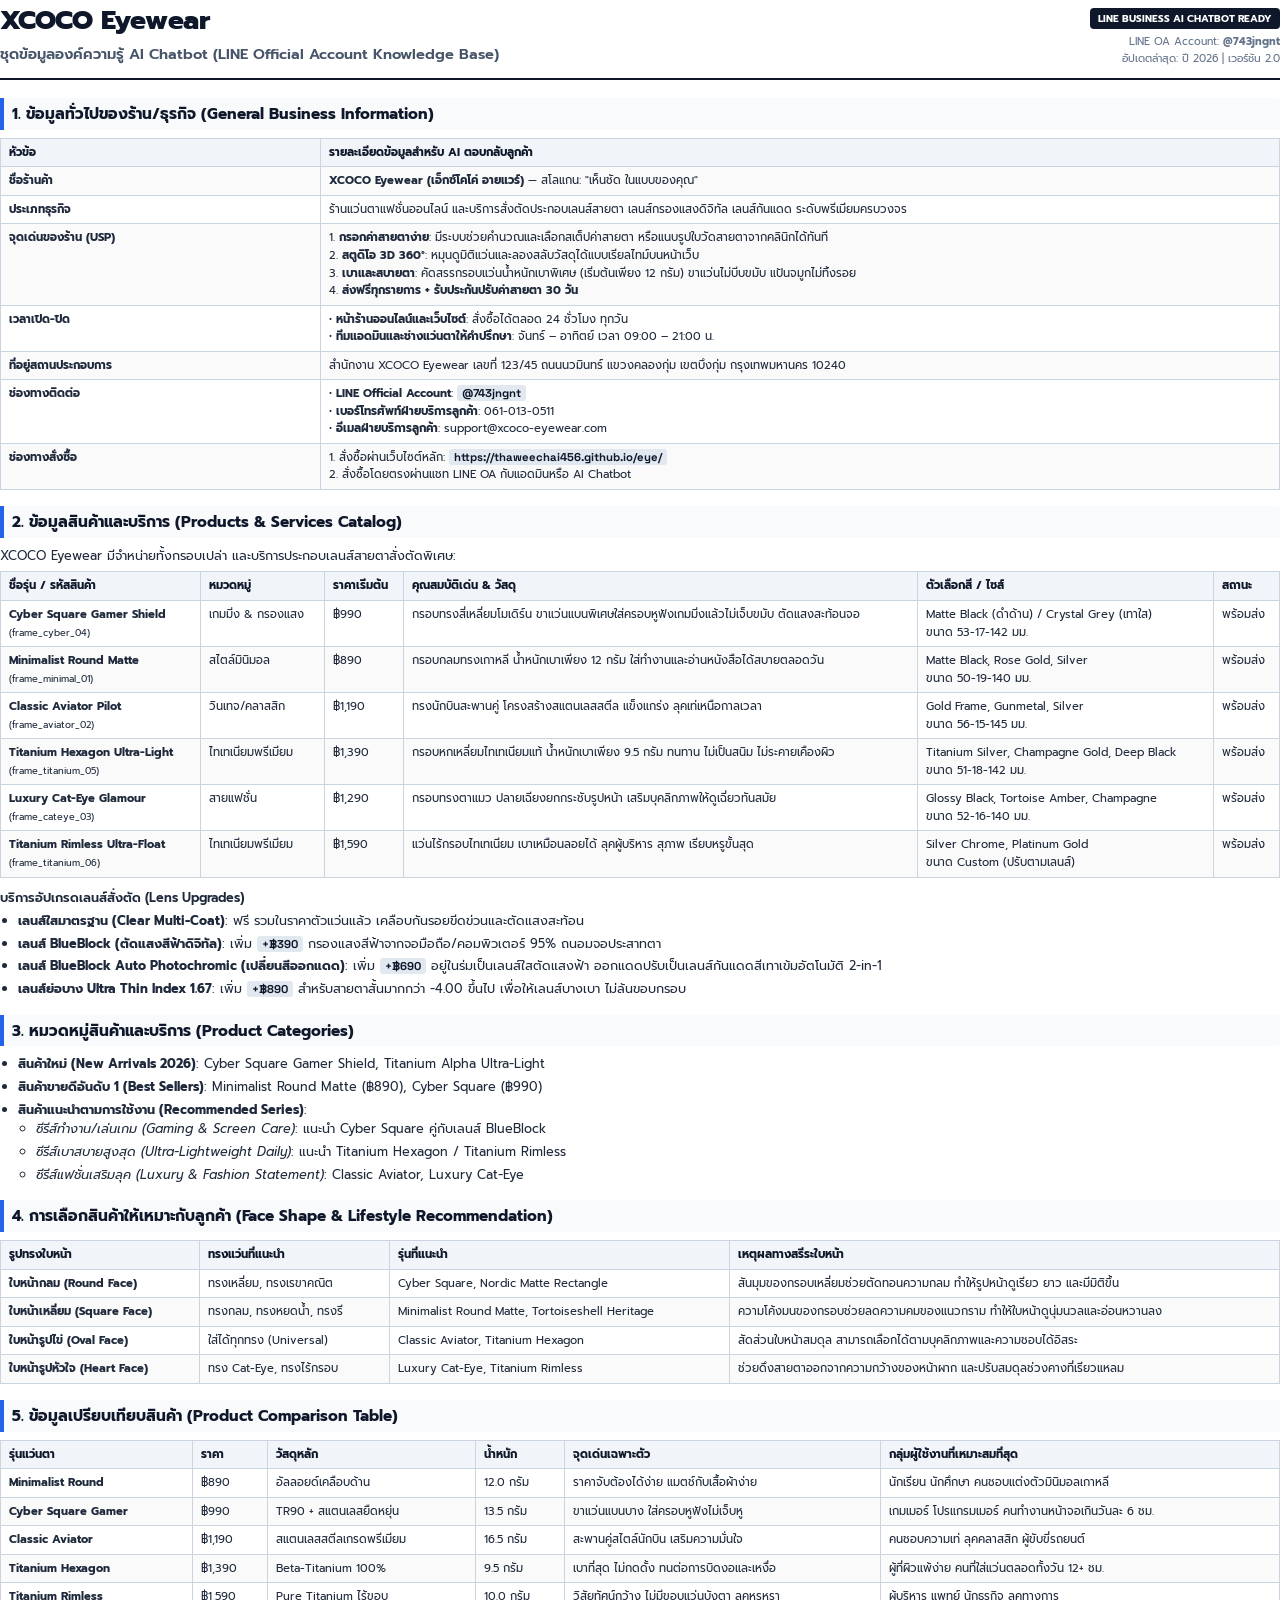
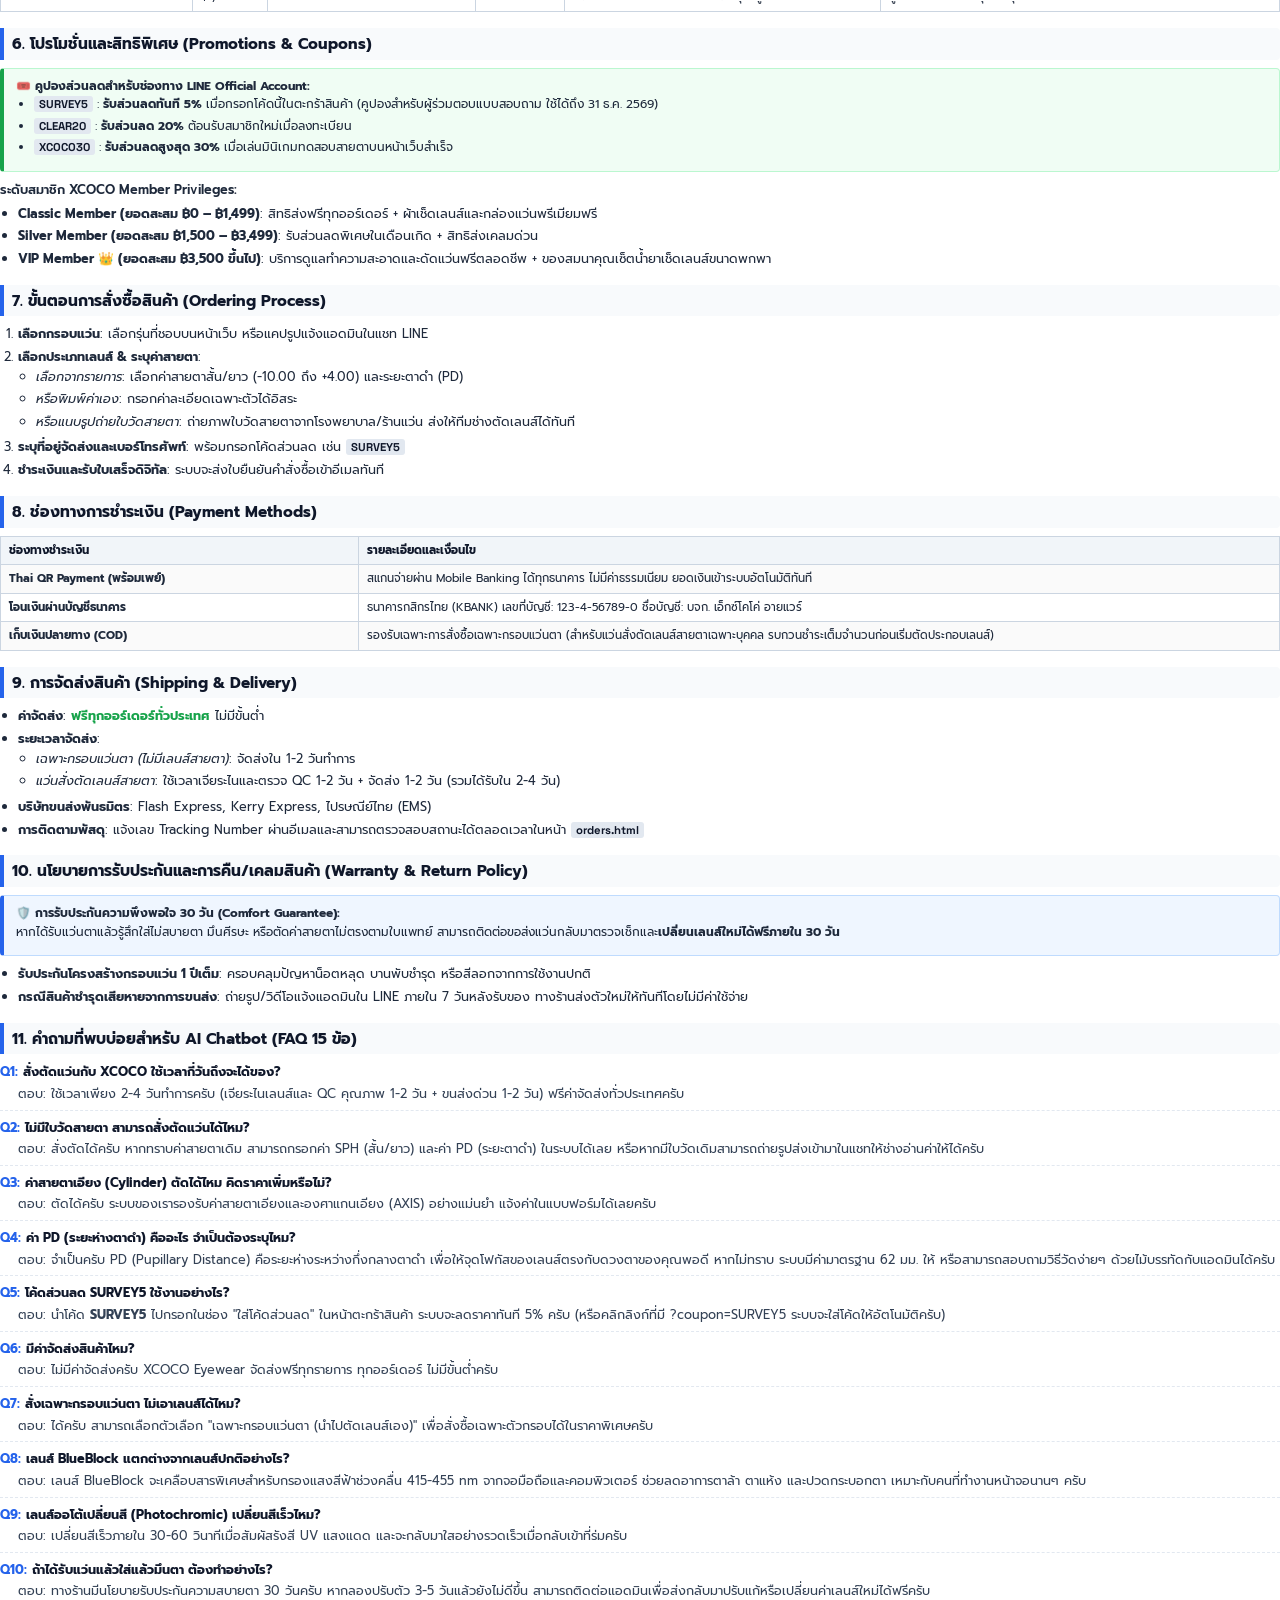
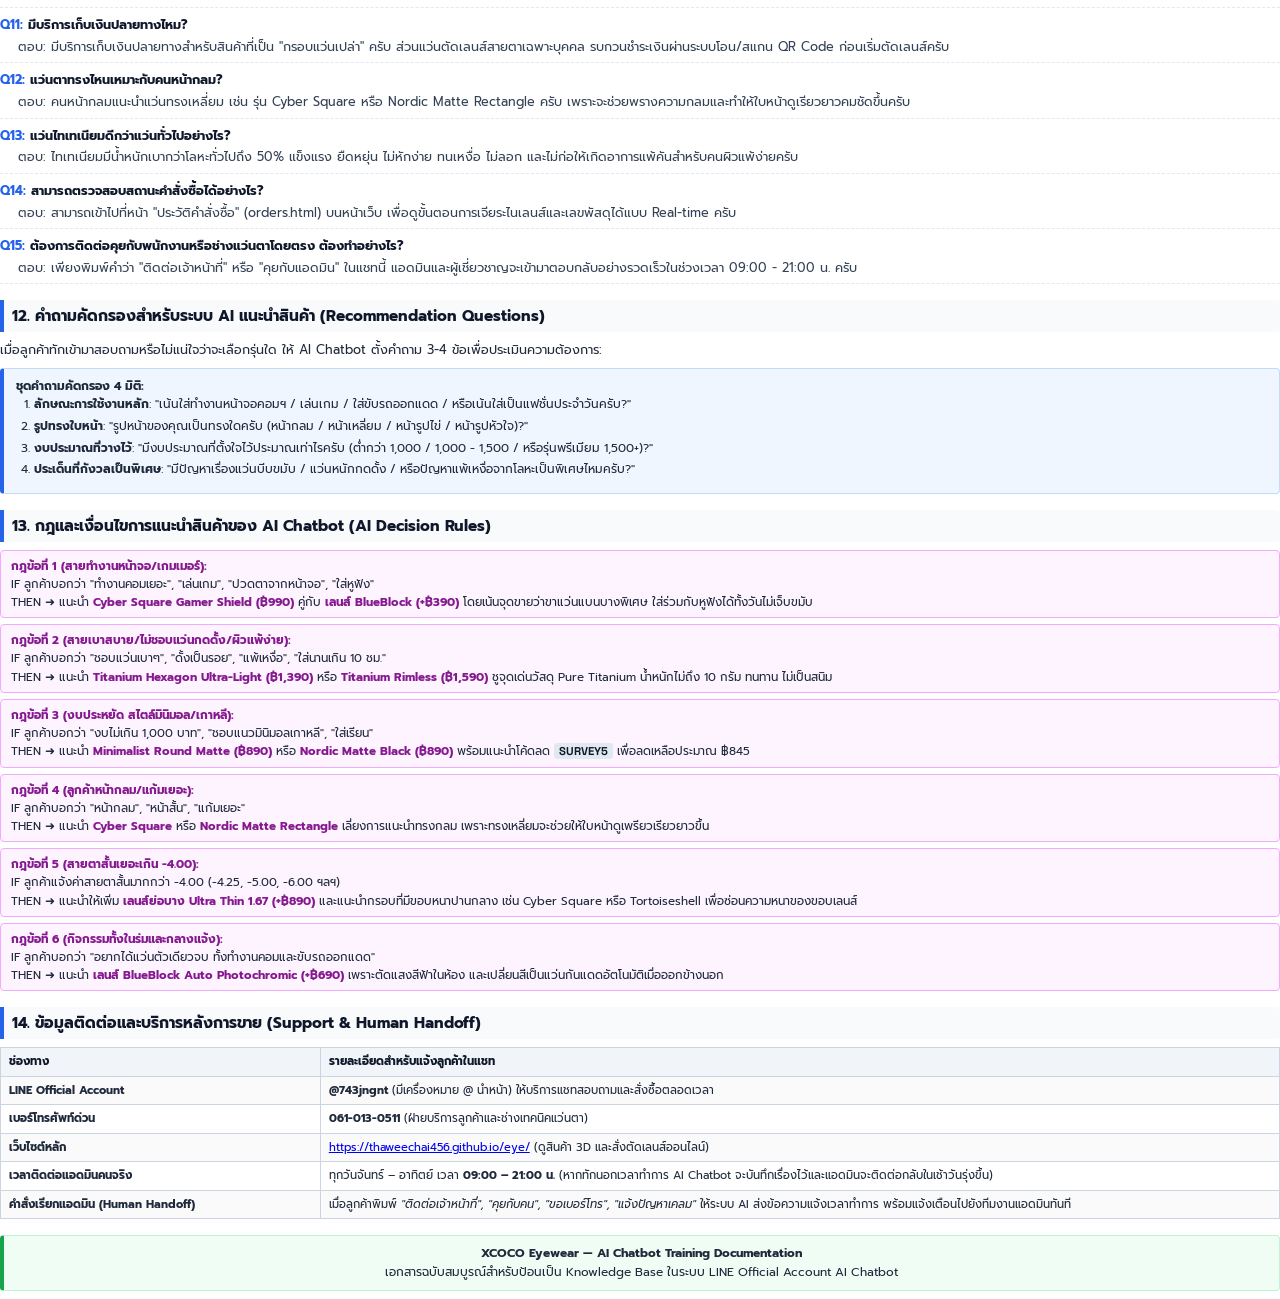
==== ai_chatbot_knowledge_base.html @ fb309098 "AI Chatbot for line" ====
<!DOCTYPE html>
<html lang="th">
<head>
  <meta charset="UTF-8">
  <title>คู่มือและฐานข้อมูล AI Chatbot สำหรับ LINE Business - XCOCO Eyewear</title>
  <link rel="preconnect" href="https://fonts.googleapis.com">
  <link rel="preconnect" href="https://fonts.gstatic.com" crossorigin>
  <link href="https://fonts.googleapis.com/css2?family=Prompt:wght@300;400;500;600;700;800&family=Space+Grotesk:wght@600;700&display=swap" rel="stylesheet">
  <style>
    @page {
      size: A4;
      margin: 14mm 14mm 16mm 14mm;
      @bottom-right {
        content: counter(page);
        font-family: 'Prompt', sans-serif;
        font-size: 8pt;
        color: #888;
      }
    }
    
    * {
      box-sizing: border-box;
      -webkit-print-color-adjust: exact !important;
      print-color-adjust: exact !important;
    }

    body {
      font-family: 'Prompt', sans-serif;
      font-size: 9.5pt;
      line-height: 1.55;
      color: #1e293b;
      background: #ffffff;
      margin: 0;
      padding: 0;
    }

    /* Cover / Header */
    .header-hero {
      border-bottom: 2px solid #0f172a;
      padding-bottom: 12px;
      margin-bottom: 18px;
      display: flex;
      justify-content: space-between;
      align-items: flex-end;
    }

    .brand-title {
      font-size: 20pt;
      font-weight: 800;
      color: #0f172a;
      letter-spacing: -0.02em;
      margin: 0 0 2px 0;
    }

    .brand-subtitle {
      font-size: 11pt;
      font-weight: 600;
      color: #475569;
      margin: 0;
    }

    .doc-meta {
      text-align: right;
      font-size: 8pt;
      color: #64748b;
    }

    .doc-badge {
      display: inline-block;
      background: #0f172a;
      color: #ffffff;
      padding: 3px 8px;
      border-radius: 4px;
      font-size: 7.5pt;
      font-weight: 700;
      margin-bottom: 4px;
    }

    /* Section Styling */
    .section-block {
      margin-bottom: 16px;
      page-break-inside: avoid;
    }

    .section-title {
      font-size: 11.5pt;
      font-weight: 700;
      color: #0f172a;
      border-left: 4px solid #2563eb;
      padding-left: 8px;
      margin: 14px 0 8px 0;
      display: flex;
      align-items: center;
      gap: 6px;
      background: #f8fafc;
      padding-top: 4px;
      padding-bottom: 4px;
      border-radius: 0 4px 4px 0;
    }

    .section-subtitle {
      font-size: 9.5pt;
      font-weight: 600;
      color: #1e293b;
      margin: 8px 0 4px 0;
    }

    p, ul, ol {
      margin: 0 0 6px 0;
    }

    ul, ol {
      padding-left: 18px;
    }

    li {
      margin-bottom: 3px;
    }

    /* Tables */
    table {
      width: 100%;
      border-collapse: collapse;
      margin: 6px 0 10px 0;
      font-size: 8.5pt;
    }

    th, td {
      border: 1px solid #cbd5e1;
      padding: 5px 8px;
      text-align: left;
      vertical-align: top;
    }

    th {
      background: #f1f5f9;
      font-weight: 700;
      color: #0f172a;
    }

    tr:nth-child(even) td {
      background: #fafafa;
    }

    /* Cards & Callouts */
    .callout-box {
      background: #f0fdf4;
      border: 1px solid #bbf7d0;
      border-left: 4px solid #16a34a;
      padding: 8px 12px;
      border-radius: 4px;
      margin: 8px 0;
      font-size: 9pt;
    }

    .callout-info {
      background: #eff6ff;
      border: 1px solid #bfdbfe;
      border-left: 4px solid #2563eb;
      padding: 8px 12px;
      border-radius: 4px;
      margin: 8px 0;
      font-size: 9pt;
    }

    .rule-card {
      background: #fdf4ff;
      border: 1px solid #f0abfc;
      border-radius: 4px;
      padding: 6px 10px;
      margin-bottom: 6px;
      font-size: 8.8pt;
    }

    .rule-card strong {
      color: #86198f;
    }

    .code-tag {
      font-family: 'Space Grotesk', monospace;
      font-weight: 700;
      background: #e2e8f0;
      padding: 1px 5px;
      border-radius: 3px;
      font-size: 8.5pt;
      color: #0f172a;
    }

    .faq-item {
      margin-bottom: 7px;
      padding-bottom: 6px;
      border-bottom: 1px dashed #e2e8f0;
    }

    .faq-q {
      font-weight: 700;
      color: #0f172a;
      display: flex;
      gap: 5px;
    }

    .faq-q span {
      color: #2563eb;
    }

    .faq-a {
      color: #334155;
      padding-left: 18px;
      margin-top: 2px;
    }

    .page-break {
      page-break-before: always;
    }
  </style>
</head>
<body>

  <!-- Header -->
  <div class="header-hero">
    <div>
      <div class="brand-title">XCOCO Eyewear</div>
      <div class="brand-subtitle">ชุดข้อมูลองค์ความรู้ AI Chatbot (LINE Official Account Knowledge Base)</div>
    </div>
    <div class="doc-meta">
      <span class="doc-badge">LINE BUSINESS AI CHATBOT READY</span><br>
      LINE OA Account: <strong>@743jngnt</strong><br>
      อัปเดตล่าสุด: ปี 2026 | เวอร์ชัน 2.0
    </div>
  </div>

  <!-- หมวด 1: ข้อมูลทั่วไปของร้าน/ธุรกิจ -->
  <div class="section-block">
    <div class="section-title">1. ข้อมูลทั่วไปของร้าน/ธุรกิจ (General Business Information)</div>
    <table>
      <tr>
        <th style="width: 25%;">หัวข้อ</th>
        <th>รายละเอียดข้อมูลสำหรับ AI ตอบกลับลูกค้า</th>
      </tr>
      <tr>
        <td><strong>ชื่อร้านค้า</strong></td>
        <td><strong>XCOCO Eyewear (เอ็กซ์โคโค่ อายแวร์)</strong> — สโลแกน: "เห็นชัด ในแบบของคุณ"</td>
      </tr>
      <tr>
        <td><strong>ประเภทธุรกิจ</strong></td>
        <td>ร้านแว่นตาแฟชั่นออนไลน์ และบริการสั่งตัดประกอบเลนส์สายตา เลนส์กรองแสงดิจิทัล เลนส์กันแดด ระดับพรีเมียมครบวงจร</td>
      </tr>
      <tr>
        <td><strong>จุดเด่นของร้าน (USP)</strong></td>
        <td>
          1. <strong>กรอกค่าสายตาง่าย</strong>: มีระบบช่วยคำนวณและเลือกสเต็ปค่าสายตา หรือแนบรูปใบวัดสายตาจากคลินิกได้ทันที<br>
          2. <strong>สตูดิโอ 3D 360°</strong>: หมุนดูมิติแว่นและลองสลับวัสดุได้แบบเรียลไทม์บนหน้าเว็บ<br>
          3. <strong>เบาและสบายตา</strong>: คัดสรรกรอบแว่นน้ำหนักเบาพิเศษ (เริ่มต้นเพียง 12 กรัม) ขาแว่นไม่บีบขมับ แป้นจมูกไม่ทิ้งรอย<br>
          4. <strong>ส่งฟรีทุกรายการ + รับประกันปรับค่าสายตา 30 วัน</strong>
        </td>
      </tr>
      <tr>
        <td><strong>เวลาเปิด-ปิด</strong></td>
        <td>
          • <strong>หน้าร้านออนไลน์และเว็บไซต์</strong>: สั่งซื้อได้ตลอด 24 ชั่วโมง ทุกวัน<br>
          • <strong>ทีมแอดมินและช่างแว่นตาให้คำปรึกษา</strong>: จันทร์ – อาทิตย์ เวลา 09:00 – 21:00 น.
        </td>
      </tr>
      <tr>
        <td><strong>ที่อยู่สถานประกอบการ</strong></td>
        <td>สำนักงาน XCOCO Eyewear เลขที่ 123/45 ถนนนวมินทร์ แขวงคลองกุ่ม เขตบึงกุ่ม กรุงเทพมหานคร 10240</td>
      </tr>
      <tr>
        <td><strong>ช่องทางติดต่อ</strong></td>
        <td>
          • <strong>LINE Official Account</strong>: <span class="code-tag">@743jngnt</span><br>
          • <strong>เบอร์โทรศัพท์ฝ่ายบริการลูกค้า</strong>: 061-013-0511<br>
          • <strong>อีเมลฝ่ายบริการลูกค้า</strong>: support@xcoco-eyewear.com
        </td>
      </tr>
      <tr>
        <td><strong>ช่องทางสั่งซื้อ</strong></td>
        <td>
          1. สั่งซื้อผ่านเว็บไซต์หลัก: <span class="code-tag">https://thaweechai456.github.io/eye/</span><br>
          2. สั่งซื้อโดยตรงผ่านแชท LINE OA กับแอดมินหรือ AI Chatbot
        </td>
      </tr>
    </table>
  </div>

  <!-- หมวด 2: ข้อมูลสินค้าและบริการ -->
  <div class="section-block">
    <div class="section-title">2. ข้อมูลสินค้าและบริการ (Products & Services Catalog)</div>
    <p>XCOCO Eyewear มีจำหน่ายทั้งกรอบเปล่า และบริการประกอบเลนส์สายตาสั่งตัดพิเศษ:</p>
    <table>
      <thead>
        <tr>
          <th>ชื่อรุ่น / รหัสสินค้า</th>
          <th>หมวดหมู่</th>
          <th>ราคาเริ่มต้น</th>
          <th>คุณสมบัติเด่น & วัสดุ</th>
          <th>ตัวเลือกสี / ไซส์</th>
          <th>สถานะ</th>
        </tr>
      </thead>
      <tbody>
        <tr>
          <td><strong>Cyber Square Gamer Shield</strong><br><small>(frame_cyber_04)</small></td>
          <td>เกมมิ่ง & กรองแสง</td>
          <td>฿990</td>
          <td>กรอบทรงสี่เหลี่ยมโมเดิร์น ขาแว่นแบนพิเศษใส่ครอบหูฟังเกมมิ่งแล้วไม่เจ็บขมับ ตัดแสงสะท้อนจอ</td>
          <td>Matte Black (ดำด้าน) / Crystal Grey (เทาใส)<br>ขนาด 53-17-142 มม.</td>
          <td>พร้อมส่ง</td>
        </tr>
        <tr>
          <td><strong>Minimalist Round Matte</strong><br><small>(frame_minimal_01)</small></td>
          <td>สไตล์มินิมอล</td>
          <td>฿890</td>
          <td>กรอบกลมทรงเกาหลี น้ำหนักเบาเพียง 12 กรัม ใส่ทำงานและอ่านหนังสือได้สบายตลอดวัน</td>
          <td>Matte Black, Rose Gold, Silver<br>ขนาด 50-19-140 มม.</td>
          <td>พร้อมส่ง</td>
        </tr>
        <tr>
          <td><strong>Classic Aviator Pilot</strong><br><small>(frame_aviator_02)</small></td>
          <td>วินเทจ/คลาสสิก</td>
          <td>฿1,190</td>
          <td>ทรงนักบินสะพานคู่ โครงสร้างสแตนเลสสตีล แข็งแกร่ง ลุคเท่เหนือกาลเวลา</td>
          <td>Gold Frame, Gunmetal, Silver<br>ขนาด 56-15-145 มม.</td>
          <td>พร้อมส่ง</td>
        </tr>
        <tr>
          <td><strong>Titanium Hexagon Ultra-Light</strong><br><small>(frame_titanium_05)</small></td>
          <td>ไทเทเนียมพรีเมียม</td>
          <td>฿1,390</td>
          <td>กรอบหกเหลี่ยมไทเทเนียมแท้ น้ำหนักเบาเพียง 9.5 กรัม ทนทาน ไม่เป็นสนิม ไม่ระคายเคืองผิว</td>
          <td>Titanium Silver, Champagne Gold, Deep Black<br>ขนาด 51-18-142 มม.</td>
          <td>พร้อมส่ง</td>
        </tr>
        <tr>
          <td><strong>Luxury Cat-Eye Glamour</strong><br><small>(frame_cateye_03)</small></td>
          <td>สายแฟชั่น</td>
          <td>฿1,290</td>
          <td>กรอบทรงตาแมว ปลายเฉียงยกกระชับรูปหน้า เสริมบุคลิกภาพให้ดูเฉี่ยวทันสมัย</td>
          <td>Glossy Black, Tortoise Amber, Champagne<br>ขนาด 52-16-140 มม.</td>
          <td>พร้อมส่ง</td>
        </tr>
        <tr>
          <td><strong>Titanium Rimless Ultra-Float</strong><br><small>(frame_titanium_06)</small></td>
          <td>ไทเทเนียมพรีเมียม</td>
          <td>฿1,590</td>
          <td>แว่นไร้กรอบไทเทเนียม เบาเหมือนลอยได้ ลุคผู้บริหาร สุภาพ เรียบหรูขั้นสุด</td>
          <td>Silver Chrome, Platinum Gold<br>ขนาด Custom (ปรับตามเลนส์)</td>
          <td>พร้อมส่ง</td>
        </tr>
      </tbody>
    </table>

    <div class="section-subtitle">บริการอัปเกรดเลนส์สั่งตัด (Lens Upgrades)</div>
    <ul>
      <li><strong>เลนส์ใสมาตรฐาน (Clear Multi-Coat)</strong>: ฟรี รวมในราคาตัวแว่นแล้ว เคลือบกันรอยขีดข่วนและตัดแสงสะท้อน</li>
      <li><strong>เลนส์ BlueBlock (ตัดแสงสีฟ้าดิจิทัล)</strong>: เพิ่ม <span class="code-tag">+฿390</span> กรองแสงสีฟ้าจากจอมือถือ/คอมพิวเตอร์ 95% ถนอมจอประสาทตา</li>
      <li><strong>เลนส์ BlueBlock Auto Photochromic (เปลี่ยนสีออกแดด)</strong>: เพิ่ม <span class="code-tag">+฿690</span> อยู่ในร่มเป็นเลนส์ใสตัดแสงฟ้า ออกแดดปรับเป็นเลนส์กันแดดสีเทาเข้มอัตโนมัติ 2-in-1</li>
      <li><strong>เลนส์ย่อบาง Ultra Thin Index 1.67</strong>: เพิ่ม <span class="code-tag">+฿890</span> สำหรับสายตาสั้นมากกว่า -4.00 ขึ้นไป เพื่อให้เลนส์บางเบา ไม่ล้นขอบกรอบ</li>
    </ul>
  </div>

  <div class="page-break"></div>

  <!-- หมวด 3: หมวดหมู่สินค้า/บริการ -->
  <div class="section-block">
    <div class="section-title">3. หมวดหมู่สินค้าและบริการ (Product Categories)</div>
    <ul>
      <li><strong>สินค้าใหม่ (New Arrivals 2026)</strong>: Cyber Square Gamer Shield, Titanium Alpha Ultra-Light</li>
      <li><strong>สินค้าขายดีอันดับ 1 (Best Sellers)</strong>: Minimalist Round Matte (฿890), Cyber Square (฿990)</li>
      <li><strong>สินค้าแนะนำตามการใช้งาน (Recommended Series)</strong>:
        <ul>
          <li><em>ซีรีส์ทำงาน/เล่นเกม (Gaming & Screen Care)</em>: แนะนำ Cyber Square คู่กับเลนส์ BlueBlock</li>
          <li><em>ซีรีส์เบาสบายสูงสุด (Ultra-Lightweight Daily)</em>: แนะนำ Titanium Hexagon / Titanium Rimless</li>
          <li><em>ซีรีส์แฟชั่นเสริมลุค (Luxury & Fashion Statement)</em>: Classic Aviator, Luxury Cat-Eye</li>
        </ul>
      </li>
    </ul>
  </div>

  <!-- หมวด 4: การเลือกสินค้าให้เหมาะกับลูกค้า -->
  <div class="section-block">
    <div class="section-title">4. การเลือกสินค้าให้เหมาะกับลูกค้า (Face Shape & Lifestyle Recommendation)</div>
    <table>
      <thead>
        <tr>
          <th>รูปทรงใบหน้า</th>
          <th>ทรงแว่นที่แนะนำ</th>
          <th>รุ่นที่แนะนำ</th>
          <th>เหตุผลทางสรีระใบหน้า</th>
        </tr>
      </thead>
      <tbody>
        <tr>
          <td><strong>ใบหน้ากลม (Round Face)</strong></td>
          <td>ทรงเหลี่ยม, ทรงเรขาคณิต</td>
          <td>Cyber Square, Nordic Matte Rectangle</td>
          <td>สันมุมของกรอบเหลี่ยมช่วยตัดทอนความกลม ทำให้รูปหน้าดูเรียว ยาว และมีมิติขึ้น</td>
        </tr>
        <tr>
          <td><strong>ใบหน้าเหลี่ยม (Square Face)</strong></td>
          <td>ทรงกลม, ทรงหยดน้ำ, ทรงรี</td>
          <td>Minimalist Round Matte, Tortoiseshell Heritage</td>
          <td>ความโค้งมนของกรอบช่วยลดความคมของแนวกราม ทำให้ใบหน้าดูนุ่มนวลและอ่อนหวานลง</td>
        </tr>
        <tr>
          <td><strong>ใบหน้ารูปไข่ (Oval Face)</strong></td>
          <td>ใส่ได้ทุกทรง (Universal)</td>
          <td>Classic Aviator, Titanium Hexagon</td>
          <td>สัดส่วนใบหน้าสมดุล สามารถเลือกได้ตามบุคลิกภาพและความชอบได้อิสระ</td>
        </tr>
        <tr>
          <td><strong>ใบหน้ารูปหัวใจ (Heart Face)</strong></td>
          <td>ทรง Cat-Eye, ทรงไร้กรอบ</td>
          <td>Luxury Cat-Eye, Titanium Rimless</td>
          <td>ช่วยดึงสายตาออกจากความกว้างของหน้าผาก และปรับสมดุลช่วงคางที่เรียวแหลม</td>
        </tr>
      </tbody>
    </table>
  </div>

  <!-- หมวด 5: ข้อมูลเปรียบเทียบสินค้า -->
  <div class="section-block">
    <div class="section-title">5. ข้อมูลเปรียบเทียบสินค้า (Product Comparison Table)</div>
    <table>
      <thead>
        <tr>
          <th>รุ่นแว่นตา</th>
          <th>ราคา</th>
          <th>วัสดุหลัก</th>
          <th>น้ำหนัก</th>
          <th>จุดเด่นเฉพาะตัว</th>
          <th>กลุ่มผู้ใช้งานที่เหมาะสมที่สุด</th>
        </tr>
      </thead>
      <tbody>
        <tr>
          <td><strong>Minimalist Round</strong></td>
          <td>฿890</td>
          <td>อัลลอยด์เคลือบด้าน</td>
          <td>12.0 กรัม</td>
          <td>ราคาจับต้องได้ง่าย แมตช์กับเสื้อผ้าง่าย</td>
          <td>นักเรียน นักศึกษา คนชอบแต่งตัวมินิมอลเกาหลี</td>
        </tr>
        <tr>
          <td><strong>Cyber Square Gamer</strong></td>
          <td>฿990</td>
          <td>TR90 + สแตนเลสยืดหยุ่น</td>
          <td>13.5 กรัม</td>
          <td>ขาแว่นแบนบาง ใส่ครอบหูฟังไม่เจ็บหู</td>
          <td>เกมเมอร์ โปรแกรมเมอร์ คนทำงานหน้าจอเกินวันละ 6 ชม.</td>
        </tr>
        <tr>
          <td><strong>Classic Aviator</strong></td>
          <td>฿1,190</td>
          <td>สแตนเลสสตีลเกรดพรีเมียม</td>
          <td>16.5 กรัม</td>
          <td>สะพานคู่สไตล์นักบิน เสริมความมั่นใจ</td>
          <td>คนชอบความเท่ ลุคคลาสสิก ผู้ขับขี่รถยนต์</td>
        </tr>
        <tr>
          <td><strong>Titanium Hexagon</strong></td>
          <td>฿1,390</td>
          <td>Beta-Titanium 100%</td>
          <td>9.5 กรัม</td>
          <td>เบาที่สุด ไม่กดดั้ง ทนต่อการบิดงอและเหงื่อ</td>
          <td>ผู้ที่ผิวแพ้ง่าย คนที่ใส่แว่นตลอดทั้งวัน 12+ ชม.</td>
        </tr>
        <tr>
          <td><strong>Titanium Rimless</strong></td>
          <td>฿1,590</td>
          <td>Pure Titanium ไร้ขอบ</td>
          <td>10.0 กรัม</td>
          <td>วิสัยทัศน์กว้าง ไม่มีขอบแว่นบังตา ลุคหรูหรา</td>
          <td>ผู้บริหาร แพทย์ นักธุรกิจ ลุคทางการ</td>
        </tr>
      </tbody>
    </table>
  </div>

  <!-- หมวด 6: โปรโมชั่นและสิทธิพิเศษ -->
  <div class="section-block">
    <div class="section-title">6. โปรโมชั่นและสิทธิพิเศษ (Promotions & Coupons)</div>
    <div class="callout-box">
      <strong>🎟️ คูปองส่วนลดสำหรับช่องทาง LINE Official Account:</strong>
      <ul>
        <li><span class="code-tag">SURVEY5</span> : <strong>รับส่วนลดทันที 5%</strong> เมื่อกรอกโค้ดนี้ในตะกร้าสินค้า (คูปองสำหรับผู้ร่วมตอบแบบสอบถาม ใช้ได้ถึง 31 ธ.ค. 2569)</li>
        <li><span class="code-tag">CLEAR20</span> : <strong>รับส่วนลด 20%</strong> ต้อนรับสมาชิกใหม่เมื่อลงทะเบียน</li>
        <li><span class="code-tag">XCOCO30</span> : <strong>รับส่วนลดสูงสุด 30%</strong> เมื่อเล่นมินิเกมทดสอบสายตาบนหน้าเว็บสำเร็จ</li>
      </ul>
    </div>
    <div class="section-subtitle">ระดับสมาชิก XCOCO Member Privileges:</div>
    <ul>
      <li><strong>Classic Member (ยอดสะสม ฿0 – ฿1,499)</strong>: สิทธิส่งฟรีทุกออร์เดอร์ + ผ้าเช็ดเลนส์และกล่องแว่นพรีเมียมฟรี</li>
      <li><strong>Silver Member (ยอดสะสม ฿1,500 – ฿3,499)</strong>: รับส่วนลดพิเศษในเดือนเกิด + สิทธิส่งเคลมด่วน</li>
      <li><strong>VIP Member 👑 (ยอดสะสม ฿3,500 ขึ้นไป)</strong>: บริการดูแลทำความสะอาดและดัดแว่นฟรีตลอดชีพ + ของสมนาคุณเซ็ตน้ำยาเช็ดเลนส์ขนาดพกพา</li>
    </ul>
  </div>

  <div class="page-break"></div>

  <!-- หมวด 7 & 8: ขั้นตอนการสั่งซื้อและการชำระเงิน -->
  <div class="section-block">
    <div class="section-title">7. ขั้นตอนการสั่งซื้อสินค้า (Ordering Process)</div>
    <ol>
      <li><strong>เลือกกรอบแว่น</strong>: เลือกรุ่นที่ชอบบนหน้าเว็บ หรือแคปรูปแจ้งแอดมินในแชท LINE</li>
      <li><strong>เลือกประเภทเลนส์ & ระบุค่าสายตา</strong>:
        <ul>
          <li><em>เลือกจากรายการ</em>: เลือกค่าสายตาสั้น/ยาว (-10.00 ถึง +4.00) และระยะตาดำ (PD)</li>
          <li><em>หรือพิมพ์ค่าเอง</em>: กรอกค่าละเอียดเฉพาะตัวได้อิสระ</li>
          <li><em>หรือแนบรูปถ่ายใบวัดสายตา</em>: ถ่ายภาพใบวัดสายตาจากโรงพยาบาล/ร้านแว่น ส่งให้ทีมช่างตัดเลนส์ได้ทันที</li>
        </ul>
      </li>
      <li><strong>ระบุที่อยู่จัดส่งและเบอร์โทรศัพท์</strong>: พร้อมกรอกโค้ดส่วนลด เช่น <span class="code-tag">SURVEY5</span></li>
      <li><strong>ชำระเงินและรับใบเสร็จดิจิทัล</strong>: ระบบจะส่งใบยืนยันคำสั่งซื้อเข้าอีเมลทันที</li>
    </ol>
  </div>

  <div class="section-block">
    <div class="section-title">8. ช่องทางการชำระเงิน (Payment Methods)</div>
    <table>
      <tr>
        <th style="width: 28%;">ช่องทางชำระเงิน</th>
        <th>รายละเอียดและเงื่อนไข</th>
      </tr>
      <tr>
        <td><strong>Thai QR Payment (พร้อมเพย์)</strong></td>
        <td>สแกนจ่ายผ่าน Mobile Banking ได้ทุกธนาคาร ไม่มีค่าธรรมเนียม ยอดเงินเข้าระบบอัตโนมัติทันที</td>
      </tr>
      <tr>
        <td><strong>โอนเงินผ่านบัญชีธนาคาร</strong></td>
        <td>ธนาคารกสิกรไทย (KBANK) เลขที่บัญชี: 123-4-56789-0 ชื่อบัญชี: บจก. เอ็กซ์โคโค่ อายแวร์</td>
      </tr>
      <tr>
        <td><strong>เก็บเงินปลายทาง (COD)</strong></td>
        <td>รองรับเฉพาะการสั่งซื้อเฉพาะกรอบแว่นตา (สำหรับแว่นสั่งตัดเลนส์สายตาเฉพาะบุคคล รบกวนชำระเต็มจำนวนก่อนเริ่มตัดประกอบเลนส์)</td>
      </tr>
    </table>
  </div>

  <!-- หมวด 9 & 10: การจัดส่งและการรับประกัน -->
  <div class="section-block">
    <div class="section-title">9. การจัดส่งสินค้า (Shipping & Delivery)</div>
    <ul>
      <li><strong>ค่าจัดส่ง</strong>: <strong style="color: #16a34a;">ฟรีทุกออร์เดอร์ทั่วประเทศ</strong> ไม่มีขั้นต่ำ</li>
      <li><strong>ระยะเวลาจัดส่ง</strong>:
        <ul>
          <li><em>เฉพาะกรอบแว่นตา (ไม่มีเลนส์สายตา)</em>: จัดส่งใน 1-2 วันทำการ</li>
          <li><em>แว่นสั่งตัดเลนส์สายตา</em>: ใช้เวลาเจียระไนและตรวจ QC 1-2 วัน + จัดส่ง 1-2 วัน (รวมได้รับใน 2-4 วัน)</li>
        </ul>
      </li>
      <li><strong>บริษัทขนส่งพันธมิตร</strong>: Flash Express, Kerry Express, ไปรษณีย์ไทย (EMS)</li>
      <li><strong>การติดตามพัสดุ</strong>: แจ้งเลข Tracking Number ผ่านอีเมลและสามารถตรวจสอบสถานะได้ตลอดเวลาในหน้า <span class="code-tag">orders.html</span></li>
    </ul>
  </div>

  <div class="section-block">
    <div class="section-title">10. นโยบายการรับประกันและการคืน/เคลมสินค้า (Warranty & Return Policy)</div>
    <div class="callout-info">
      <strong>🛡️ การรับประกันความพึงพอใจ 30 วัน (Comfort Guarantee):</strong>
      <p>หากได้รับแว่นตาแล้วรู้สึกใส่ไม่สบายตา มึนศีรษะ หรือตัดค่าสายตาไม่ตรงตามใบแพทย์ สามารถติดต่อขอส่งแว่นกลับมาตรวจเช็กและ<strong>เปลี่ยนเลนส์ใหม่ได้ฟรีภายใน 30 วัน</strong></p>
    </div>
    <ul>
      <li><strong>รับประกันโครงสร้างกรอบแว่น 1 ปีเต็ม</strong>: ครอบคลุมปัญหาน็อตหลุด บานพับชำรุด หรือสีลอกจากการใช้งานปกติ</li>
      <li><strong>กรณีสินค้าชำรุดเสียหายจากการขนส่ง</strong>: ถ่ายรูป/วิดีโอแจ้งแอดมินใน LINE ภายใน 7 วันหลังรับของ ทางร้านส่งตัวใหม่ให้ทันทีโดยไม่มีค่าใช้จ่าย</li>
    </ul>
  </div>

  <!-- หมวด 11: คำถามที่พบบ่อย (FAQ) -->
  <div class="section-block">
    <div class="section-title">11. คำถามที่พบบ่อยสำหรับ AI Chatbot (FAQ 15 ข้อ)</div>
    
    <div class="faq-item">
      <div class="faq-q"><span>Q1:</span> สั่งตัดแว่นกับ XCOCO ใช้เวลากี่วันถึงจะได้ของ?</div>
      <div class="faq-a">ตอบ: ใช้เวลาเพียง 2-4 วันทำการครับ (เจียระไนเลนส์และ QC คุณภาพ 1-2 วัน + ขนส่งด่วน 1-2 วัน) ฟรีค่าจัดส่งทั่วประเทศครับ</div>
    </div>

    <div class="faq-item">
      <div class="faq-q"><span>Q2:</span> ไม่มีใบวัดสายตา สามารถสั่งตัดแว่นได้ไหม?</div>
      <div class="faq-a">ตอบ: สั่งตัดได้ครับ หากทราบค่าสายตาเดิม สามารถกรอกค่า SPH (สั้น/ยาว) และค่า PD (ระยะตาดำ) ในระบบได้เลย หรือหากมีใบวัดเดิมสามารถถ่ายรูปส่งเข้ามาในแชทให้ช่างอ่านค่าให้ได้ครับ</div>
    </div>

    <div class="faq-item">
      <div class="faq-q"><span>Q3:</span> ค่าสายตาเอียง (Cylinder) ตัดได้ไหม คิดราคาเพิ่มหรือไม่?</div>
      <div class="faq-a">ตอบ: ตัดได้ครับ ระบบของเรารองรับค่าสายตาเอียงและองศาแกนเอียง (AXIS) อย่างแม่นยำ แจ้งค่าในแบบฟอร์มได้เลยครับ</div>
    </div>

    <div class="faq-item">
      <div class="faq-q"><span>Q4:</span> ค่า PD (ระยะห่างตาดำ) คืออะไร จำเป็นต้องระบุไหม?</div>
      <div class="faq-a">ตอบ: จำเป็นครับ PD (Pupillary Distance) คือระยะห่างระหว่างกึ่งกลางตาดำ เพื่อให้จุดโฟกัสของเลนส์ตรงกับดวงตาของคุณพอดี หากไม่ทราบ ระบบมีค่ามาตรฐาน 62 มม. ให้ หรือสามารถสอบถามวิธีวัดง่ายๆ ด้วยไม้บรรทัดกับแอดมินได้ครับ</div>
    </div>

    <div class="faq-item">
      <div class="faq-q"><span>Q5:</span> โค้ดส่วนลด SURVEY5 ใช้งานอย่างไร?</div>
      <div class="faq-a">ตอบ: นำโค้ด <strong>SURVEY5</strong> ไปกรอกในช่อง "ใส่โค้ดส่วนลด" ในหน้าตะกร้าสินค้า ระบบจะลดราคาทันที 5% ครับ (หรือคลิกลิงก์ที่มี ?coupon=SURVEY5 ระบบจะใส่โค้ดให้อัตโนมัติครับ)</div>
    </div>

    <div class="faq-item">
      <div class="faq-q"><span>Q6:</span> มีค่าจัดส่งสินค้าไหม?</div>
      <div class="faq-a">ตอบ: ไม่มีค่าจัดส่งครับ XCOCO Eyewear จัดส่งฟรีทุกรายการ ทุกออร์เดอร์ ไม่มีขั้นต่ำครับ</div>
    </div>

    <div class="faq-item">
      <div class="faq-q"><span>Q7:</span> สั่งเฉพาะกรอบแว่นตา ไม่เอาเลนส์ได้ไหม?</div>
      <div class="faq-a">ตอบ: ได้ครับ สามารถเลือกตัวเลือก "เฉพาะกรอบแว่นตา (นำไปตัดเลนส์เอง)" เพื่อสั่งซื้อเฉพาะตัวกรอบได้ในราคาพิเศษครับ</div>
    </div>

    <div class="faq-item">
      <div class="faq-q"><span>Q8:</span> เลนส์ BlueBlock แตกต่างจากเลนส์ปกติอย่างไร?</div>
      <div class="faq-a">ตอบ: เลนส์ BlueBlock จะเคลือบสารพิเศษสำหรับกรองแสงสีฟ้าช่วงคลื่น 415-455 nm จากจอมือถือและคอมพิวเตอร์ ช่วยลดอาการตาล้า ตาแห้ง และปวดกระบอกตา เหมาะกับคนที่ทำงานหน้าจอนานๆ ครับ</div>
    </div>

    <div class="faq-item">
      <div class="faq-q"><span>Q9:</span> เลนส์ออโต้เปลี่ยนสี (Photochromic) เปลี่ยนสีเร็วไหม?</div>
      <div class="faq-a">ตอบ: เปลี่ยนสีเร็วภายใน 30-60 วินาทีเมื่อสัมผัสรังสี UV แสงแดด และจะกลับมาใสอย่างรวดเร็วเมื่อกลับเข้าที่ร่มครับ</div>
    </div>

    <div class="faq-item">
      <div class="faq-q"><span>Q10:</span> ถ้าได้รับแว่นแล้วใส่แล้วมึนตา ต้องทำอย่างไร?</div>
      <div class="faq-a">ตอบ: ทางร้านมีนโยบายรับประกันความสบายตา 30 วันครับ หากลองปรับตัว 3-5 วันแล้วยังไม่ดีขึ้น สามารถติดต่อแอดมินเพื่อส่งกลับมาปรับแก้หรือเปลี่ยนค่าเลนส์ใหม่ได้ฟรีครับ</div>
    </div>

    <div class="faq-item">
      <div class="faq-q"><span>Q11:</span> มีบริการเก็บเงินปลายทางไหม?</div>
      <div class="faq-a">ตอบ: มีบริการเก็บเงินปลายทางสำหรับสินค้าที่เป็น "กรอบแว่นเปล่า" ครับ ส่วนแว่นตัดเลนส์สายตาเฉพาะบุคคล รบกวนชำระเงินผ่านระบบโอน/สแกน QR Code ก่อนเริ่มตัดเลนส์ครับ</div>
    </div>

    <div class="faq-item">
      <div class="faq-q"><span>Q12:</span> แว่นตาทรงไหนเหมาะกับคนหน้ากลม?</div>
      <div class="faq-a">ตอบ: คนหน้ากลมแนะนำแว่นทรงเหลี่ยม เช่น รุ่น Cyber Square หรือ Nordic Matte Rectangle ครับ เพราะจะช่วยพรางความกลมและทำให้ใบหน้าดูเรียวยาวคมชัดขึ้นครับ</div>
    </div>

    <div class="faq-item">
      <div class="faq-q"><span>Q13:</span> แว่นไทเทเนียมดีกว่าแว่นทั่วไปอย่างไร?</div>
      <div class="faq-a">ตอบ: ไทเทเนียมมีน้ำหนักเบากว่าโลหะทั่วไปถึง 50% แข็งแรง ยืดหยุ่น ไม่หักง่าย ทนเหงื่อ ไม่ลอก และไม่ก่อให้เกิดอาการแพ้คันสำหรับคนผิวแพ้ง่ายครับ</div>
    </div>

    <div class="faq-item">
      <div class="faq-q"><span>Q14:</span> สามารถตรวจสอบสถานะคำสั่งซื้อได้อย่างไร?</div>
      <div class="faq-a">ตอบ: สามารถเข้าไปที่หน้า "ประวัติคำสั่งซื้อ" (orders.html) บนหน้าเว็บ เพื่อดูขั้นตอนการเจียระไนเลนส์และเลขพัสดุได้แบบ Real-time ครับ</div>
    </div>

    <div class="faq-item">
      <div class="faq-q"><span>Q15:</span> ต้องการติดต่อคุยกับพนักงานหรือช่างแว่นตาโดยตรง ต้องทำอย่างไร?</div>
      <div class="faq-a">ตอบ: เพียงพิมพ์คำว่า "ติดต่อเจ้าหน้าที่" หรือ "คุยกับแอดมิน" ในแชทนี้ แอดมินและผู้เชี่ยวชาญจะเข้ามาตอบกลับอย่างรวดเร็วในช่วงเวลา 09:00 - 21:00 น. ครับ</div>
    </div>
  </div>

  <div class="page-break"></div>

  <!-- หมวด 12 & 13: คำถามและกฎสำหรับระบบแนะนำสินค้าของ AI Chatbot -->
  <div class="section-block">
    <div class="section-title">12. คำถามคัดกรองสำหรับระบบ AI แนะนำสินค้า (Recommendation Questions)</div>
    <p>เมื่อลูกค้าทักเข้ามาสอบถามหรือไม่แน่ใจว่าจะเลือกรุ่นใด ให้ AI Chatbot ตั้งคำถาม 3-4 ข้อเพื่อประเมินความต้องการ:</p>
    <div class="callout-info">
      <strong>ชุดคำถามคัดกรอง 4 มิติ:</strong>
      <ol>
        <li><strong>ลักษณะการใช้งานหลัก</strong>: "เน้นใส่ทำงานหน้าจอคอมฯ / เล่นเกม / ใส่ขับรถออกแดด / หรือเน้นใส่เป็นแฟชั่นประจำวันครับ?"</li>
        <li><strong>รูปทรงใบหน้า</strong>: "รูปหน้าของคุณเป็นทรงใดครับ (หน้ากลม / หน้าเหลี่ยม / หน้ารูปไข่ / หน้ารูปหัวใจ)?"</li>
        <li><strong>งบประมาณที่วางไว้</strong>: "มีงบประมาณที่ตั้งใจไว้ประมาณเท่าไรครับ (ต่ำกว่า 1,000 / 1,000 - 1,500 / หรือรุ่นพรีเมียม 1,500+)?"</li>
        <li><strong>ประเด็นที่กังวลเป็นพิเศษ</strong>: "มีปัญหาเรื่องแว่นบีบขมับ / แว่นหนักกดดั้ง / หรือปัญหาแพ้เหงื่อจากโลหะเป็นพิเศษไหมครับ?"</li>
      </ol>
    </div>
  </div>

  <div class="section-block">
    <div class="section-title">13. กฎและเงื่อนไขการแนะนำสินค้าของ AI Chatbot (AI Decision Rules)</div>
    
    <div class="rule-card">
      <strong>กฎข้อที่ 1 (สายทำงานหน้าจอ/เกมเมอร์):</strong><br>
      IF ลูกค้าบอกว่า "ทำงานคอมเยอะ", "เล่นเกม", "ปวดตาจากหน้าจอ", "ใส่หูฟัง"<br>
      THEN ➜ แนะนำ <strong>Cyber Square Gamer Shield (฿990)</strong> คู่กับ <strong>เลนส์ BlueBlock (+฿390)</strong> โดยเน้นจุดขายว่าขาแว่นแบนบางพิเศษ ใส่ร่วมกับหูฟังได้ทั้งวันไม่เจ็บขมับ
    </div>

    <div class="rule-card">
      <strong>กฎข้อที่ 2 (สายเบาสบาย/ไม่ชอบแว่นกดดั้ง/ผิวแพ้ง่าย):</strong><br>
      IF ลูกค้าบอกว่า "ชอบแว่นเบาๆ", "ดั้งเป็นรอย", "แพ้เหงื่อ", "ใส่นานเกิน 10 ชม."<br>
      THEN ➜ แนะนำ <strong>Titanium Hexagon Ultra-Light (฿1,390)</strong> หรือ <strong>Titanium Rimless (฿1,590)</strong> ชูจุดเด่นวัสดุ Pure Titanium น้ำหนักไม่ถึง 10 กรัม ทนทาน ไม่เป็นสนิม
    </div>

    <div class="rule-card">
      <strong>กฎข้อที่ 3 (งบประหยัด สไตล์มินิมอล/เกาหลี):</strong><br>
      IF ลูกค้าบอกว่า "งบไม่เกิน 1,000 บาท", "ชอบแนวมินิมอลเกาหลี", "ใส่เรียน"<br>
      THEN ➜ แนะนำ <strong>Minimalist Round Matte (฿890)</strong> หรือ <strong>Nordic Matte Black (฿890)</strong> พร้อมแนะนำโค้ดลด <span class="code-tag">SURVEY5</span> เพื่อลดเหลือประมาณ ฿845
    </div>

    <div class="rule-card">
      <strong>กฎข้อที่ 4 (ลูกค้าหน้ากลม/แก้มเยอะ):</strong><br>
      IF ลูกค้าบอกว่า "หน้ากลม", "หน้าสั้น", "แก้มเยอะ"<br>
      THEN ➜ แนะนำ <strong>Cyber Square</strong> หรือ <strong>Nordic Matte Rectangle</strong> เลี่ยงการแนะนำทรงกลม เพราะทรงเหลี่ยมจะช่วยให้ใบหน้าดูเพรียวเรียวยาวขึ้น
    </div>

    <div class="rule-card">
      <strong>กฎข้อที่ 5 (สายตาสั้นเยอะเกิน -4.00):</strong><br>
      IF ลูกค้าแจ้งค่าสายตาสั้นมากกว่า -4.00 (-4.25, -5.00, -6.00 ฯลฯ)<br>
      THEN ➜ แนะนำให้เพิ่ม <strong>เลนส์ย่อบาง Ultra Thin 1.67 (+฿890)</strong> และแนะนำกรอบที่มีขอบหนาปานกลาง เช่น Cyber Square หรือ Tortoiseshell เพื่อซ่อนความหนาของขอบเลนส์
    </div>

    <div class="rule-card">
      <strong>กฎข้อที่ 6 (กิจกรรมทั้งในร่มและกลางแจ้ง):</strong><br>
      IF ลูกค้าบอกว่า "อยากได้แว่นตัวเดียวจบ ทั้งทำงานคอมและขับรถออกแดด"<br>
      THEN ➜ แนะนำ <strong>เลนส์ BlueBlock Auto Photochromic (+฿690)</strong> เพราะตัดแสงสีฟ้าในห้อง และเปลี่ยนสีเป็นแว่นกันแดดอัตโนมัติเมื่อออกข้างนอก
    </div>
  </div>

  <!-- หมวด 14: ข้อมูลติดต่อและบริการหลังการขาย -->
  <div class="section-block">
    <div class="section-title">14. ข้อมูลติดต่อและบริการหลังการขาย (Support & Human Handoff)</div>
    <table>
      <tr>
        <th style="width: 25%;">ช่องทาง</th>
        <th>รายละเอียดสำหรับแจ้งลูกค้าในแชท</th>
      </tr>
      <tr>
        <td><strong>LINE Official Account</strong></td>
        <td><strong>@743jngnt</strong> (มีเครื่องหมาย @ นำหน้า) ให้บริการแชทสอบถามและสั่งซื้อตลอดเวลา</td>
      </tr>
      <tr>
        <td><strong>เบอร์โทรศัพท์ด่วน</strong></td>
        <td><strong>061-013-0511</strong> (ฝ่ายบริการลูกค้าและช่างเทคนิคแว่นตา)</td>
      </tr>
      <tr>
        <td><strong>เว็บไซต์หลัก</strong></td>
        <td><a href="https://thaweechai456.github.io/eye/" target="_blank">https://thaweechai456.github.io/eye/</a> (ดูสินค้า 3D และสั่งตัดเลนส์ออนไลน์)</td>
      </tr>
      <tr>
        <td><strong>เวลาติดต่อแอดมินคนจริง</strong></td>
        <td>ทุกวันจันทร์ – อาทิตย์ เวลา <strong>09:00 – 21:00 น.</strong> (หากทักนอกเวลาทำการ AI Chatbot จะบันทึกเรื่องไว้และแอดมินจะติดต่อกลับในเช้าวันรุ่งขึ้น)</td>
      </tr>
      <tr>
        <td><strong>คำสั่งเรียกแอดมิน (Human Handoff)</strong></td>
        <td>เมื่อลูกค้าพิมพ์ <em>"ติดต่อเจ้าหน้าที่", "คุยกับคน", "ขอเบอร์โทร", "แจ้งปัญหาเคลม"</em> ให้ระบบ AI ส่งข้อความแจ้งเวลาทำการ พร้อมแจ้งเตือนไปยังทีมงานแอดมินทันที</td>
      </tr>
    </table>
  </div>

  <div class="callout-box" style="text-align: center; margin-top: 15px;">
    <strong>XCOCO Eyewear — AI Chatbot Training Documentation</strong><br>
    เอกสารฉบับสมบูรณ์สำหรับป้อนเป็น Knowledge Base ในระบบ LINE Official Account AI Chatbot
  </div>

</body>
</html>
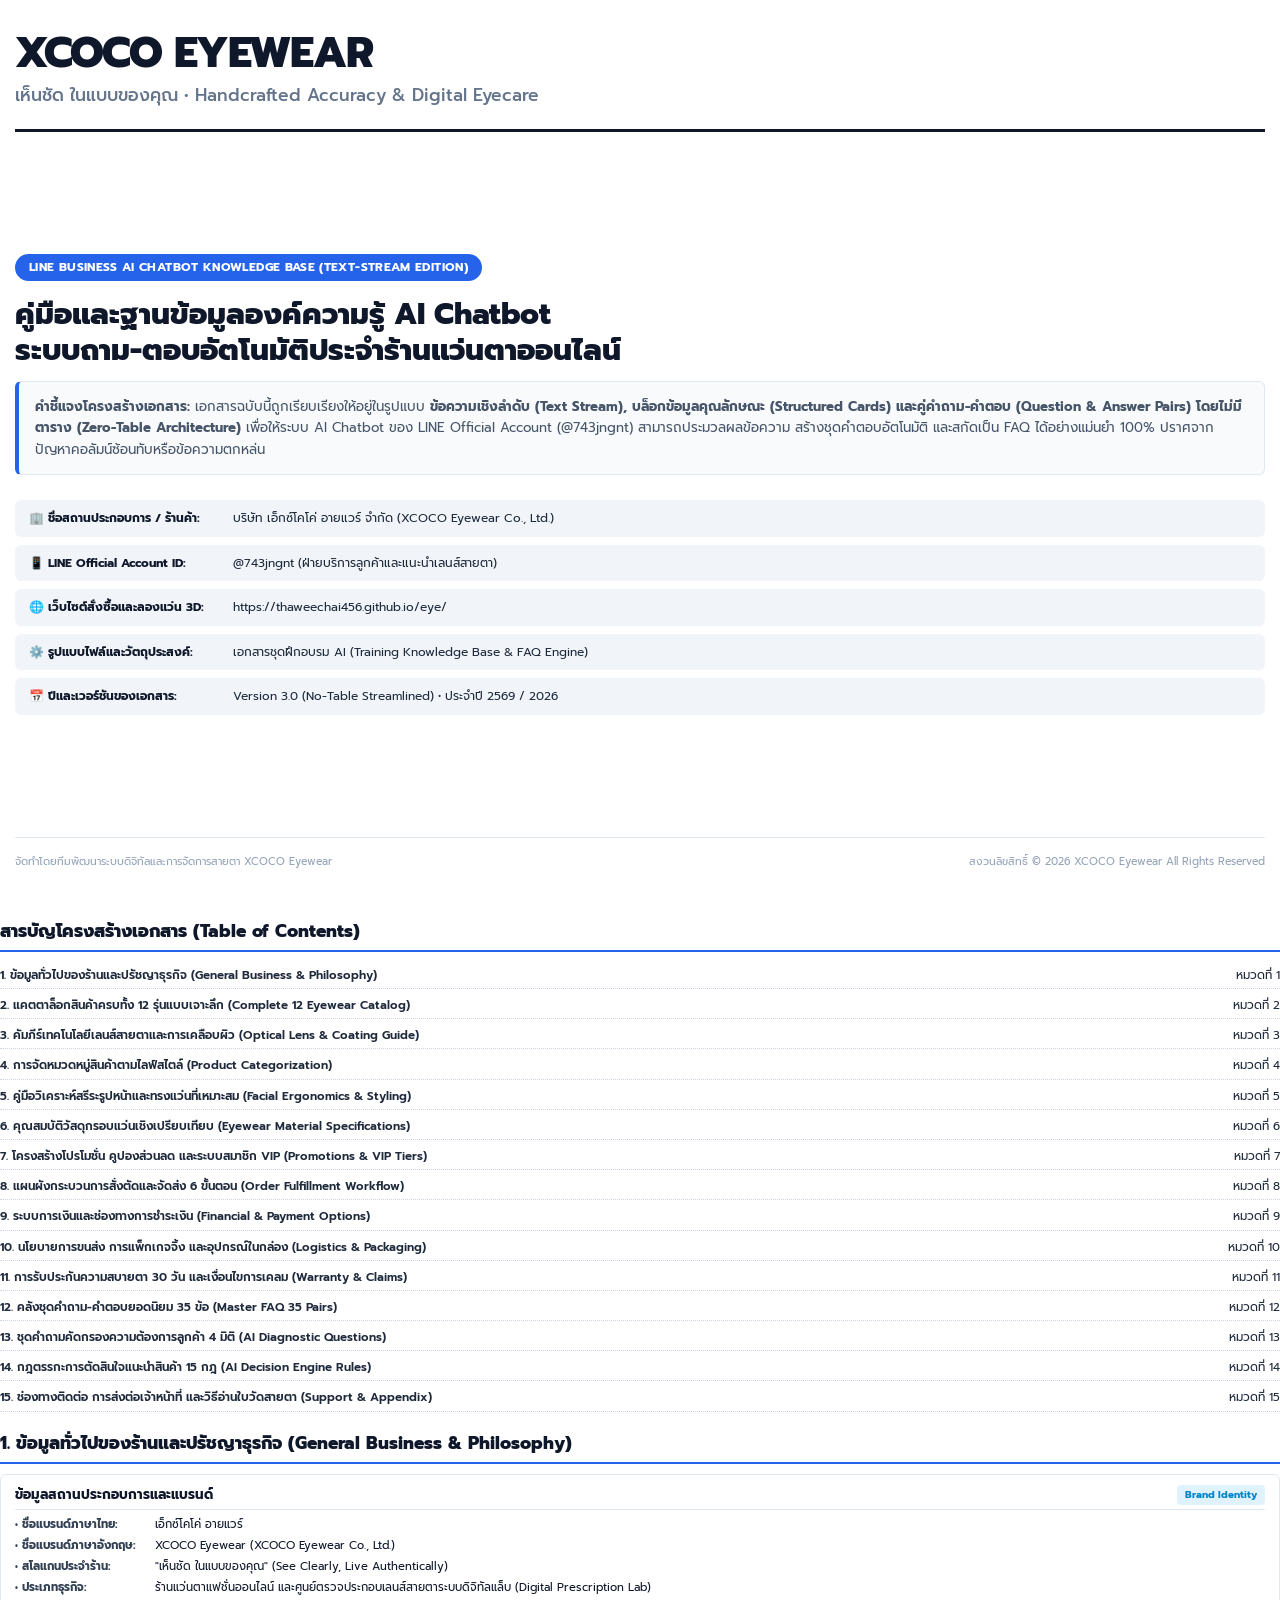
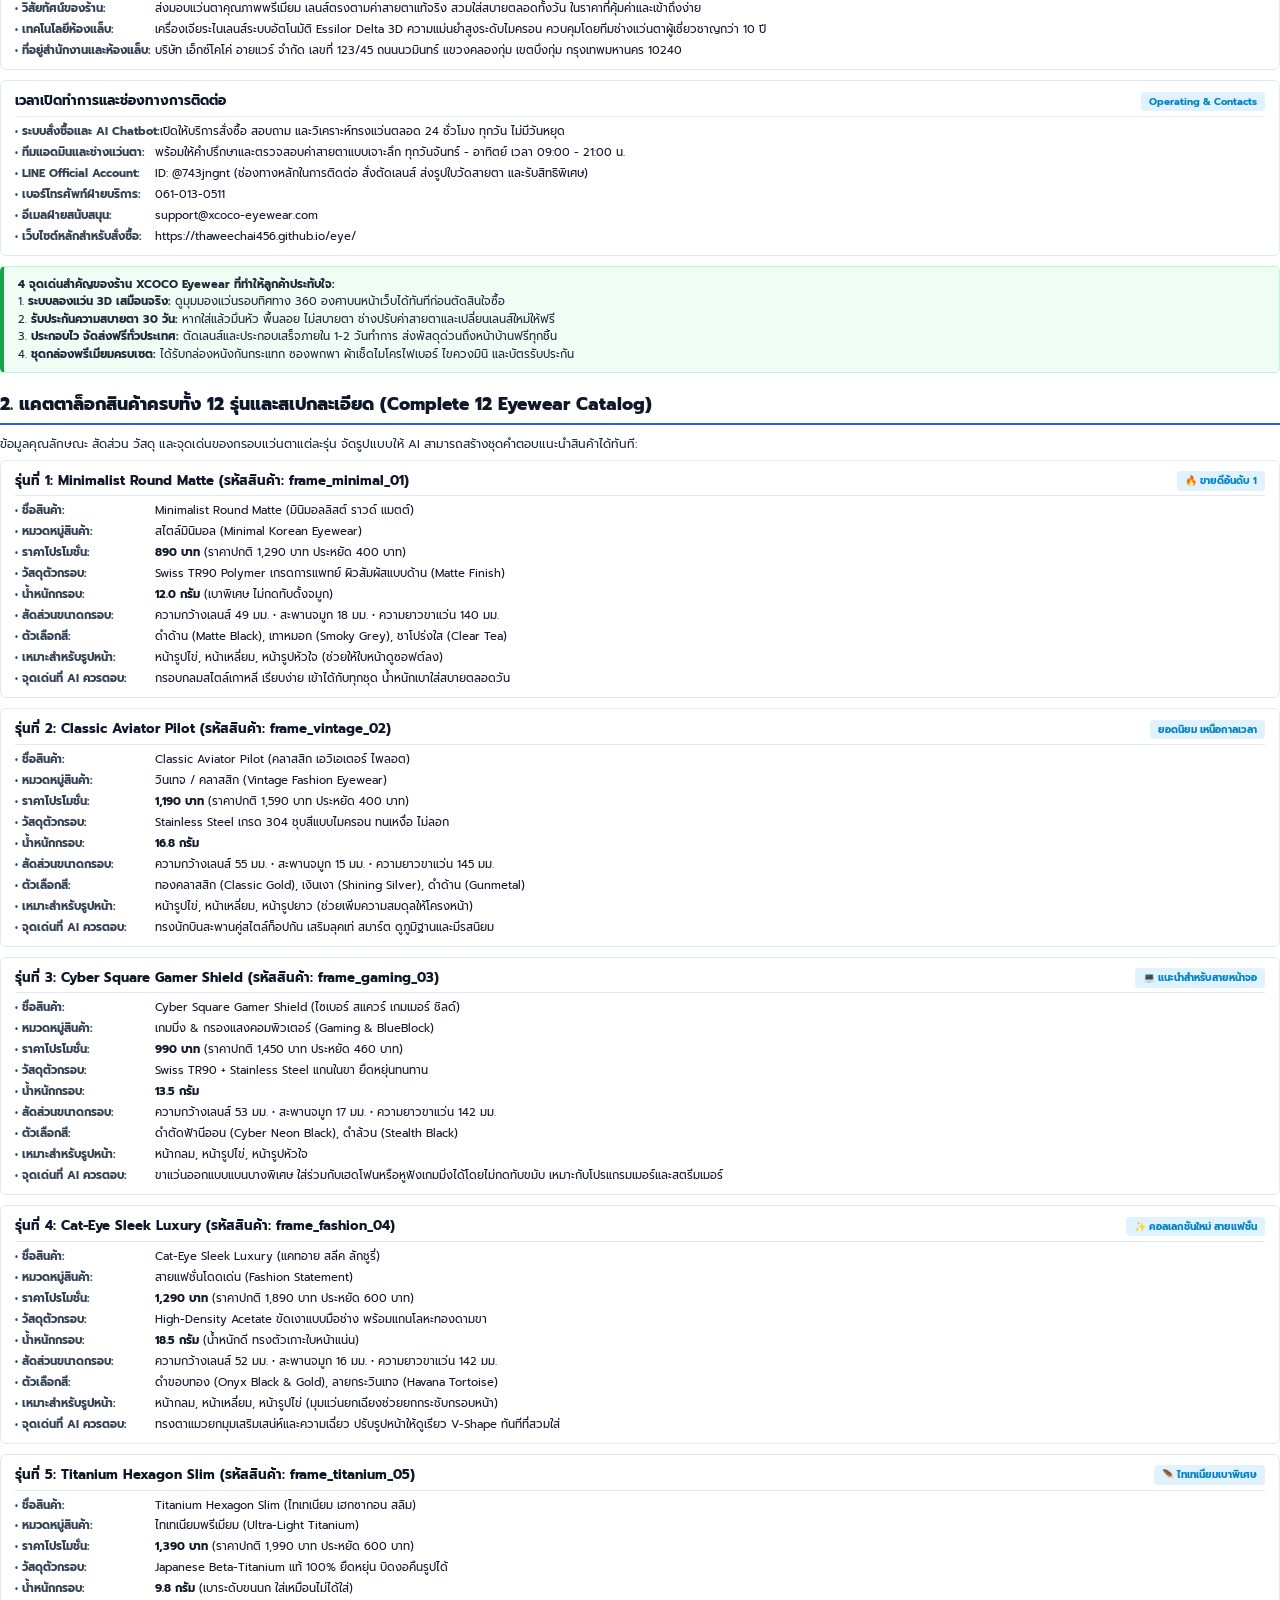
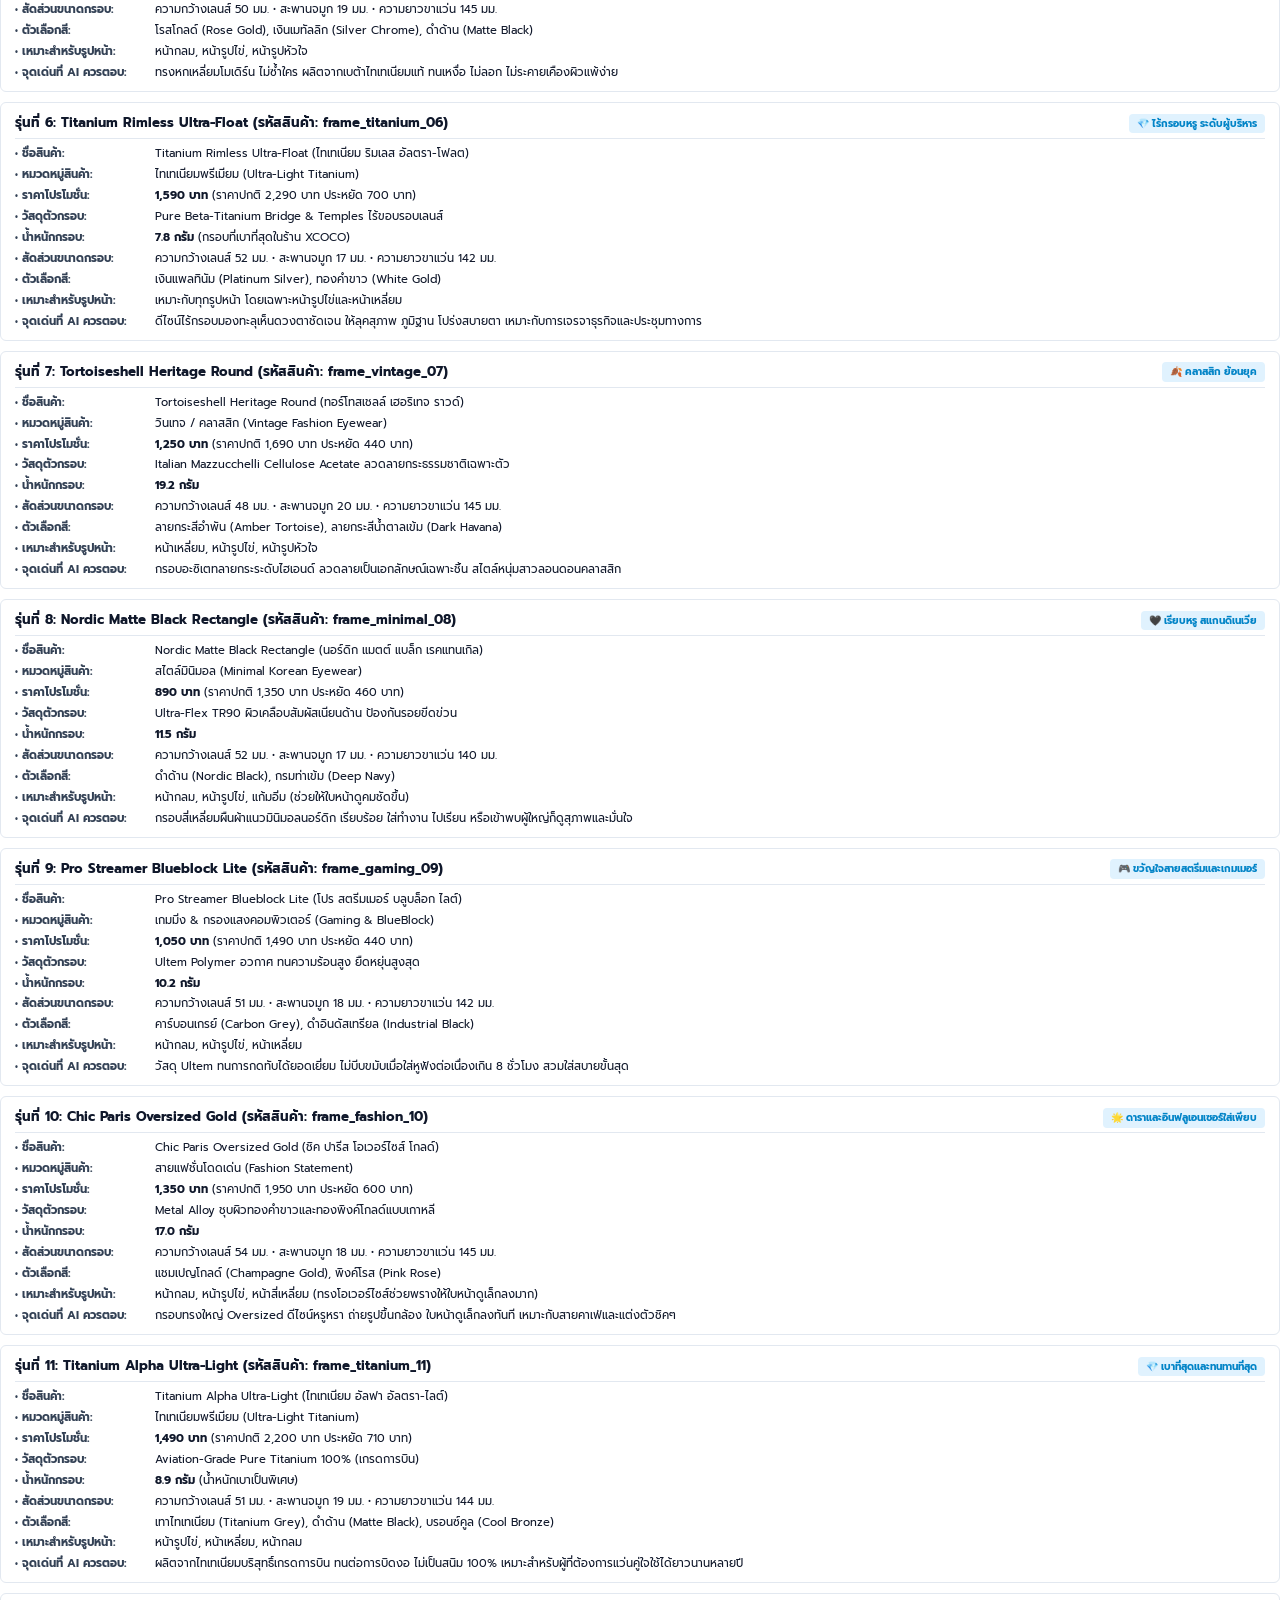
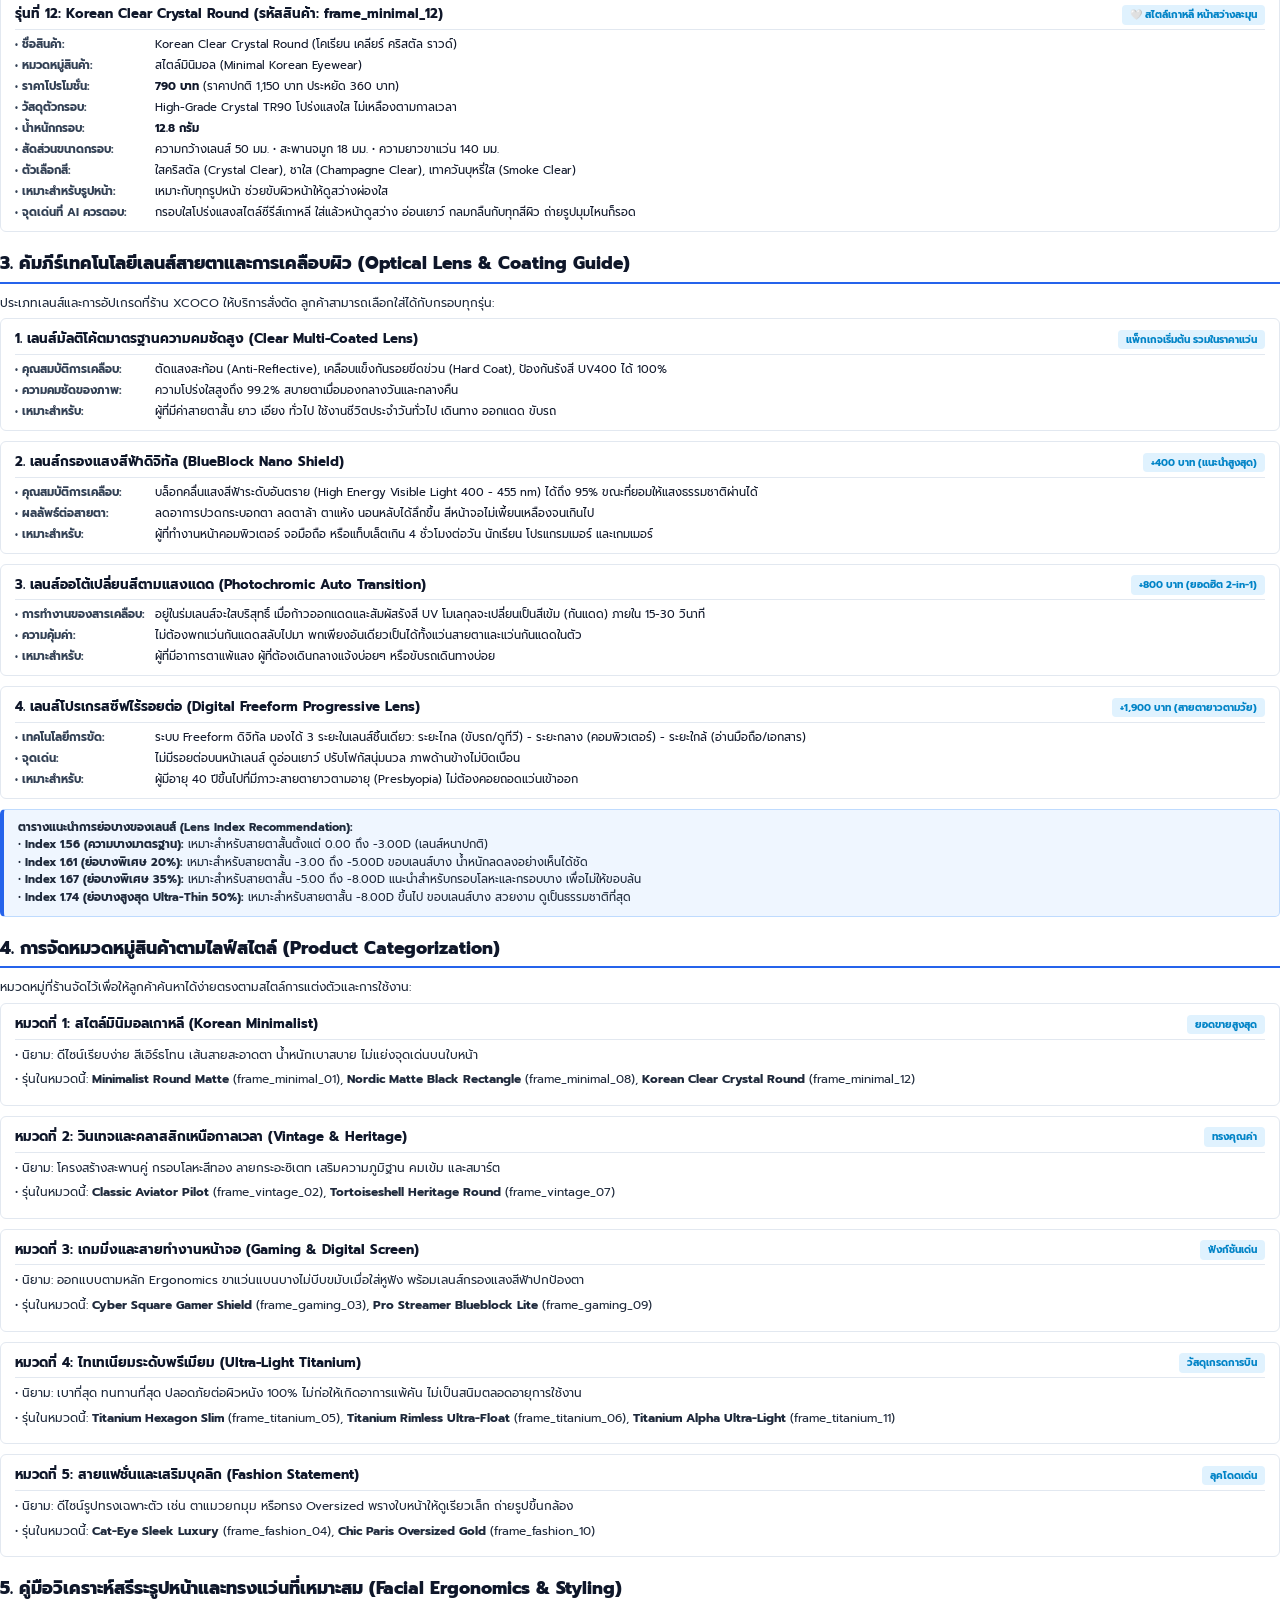
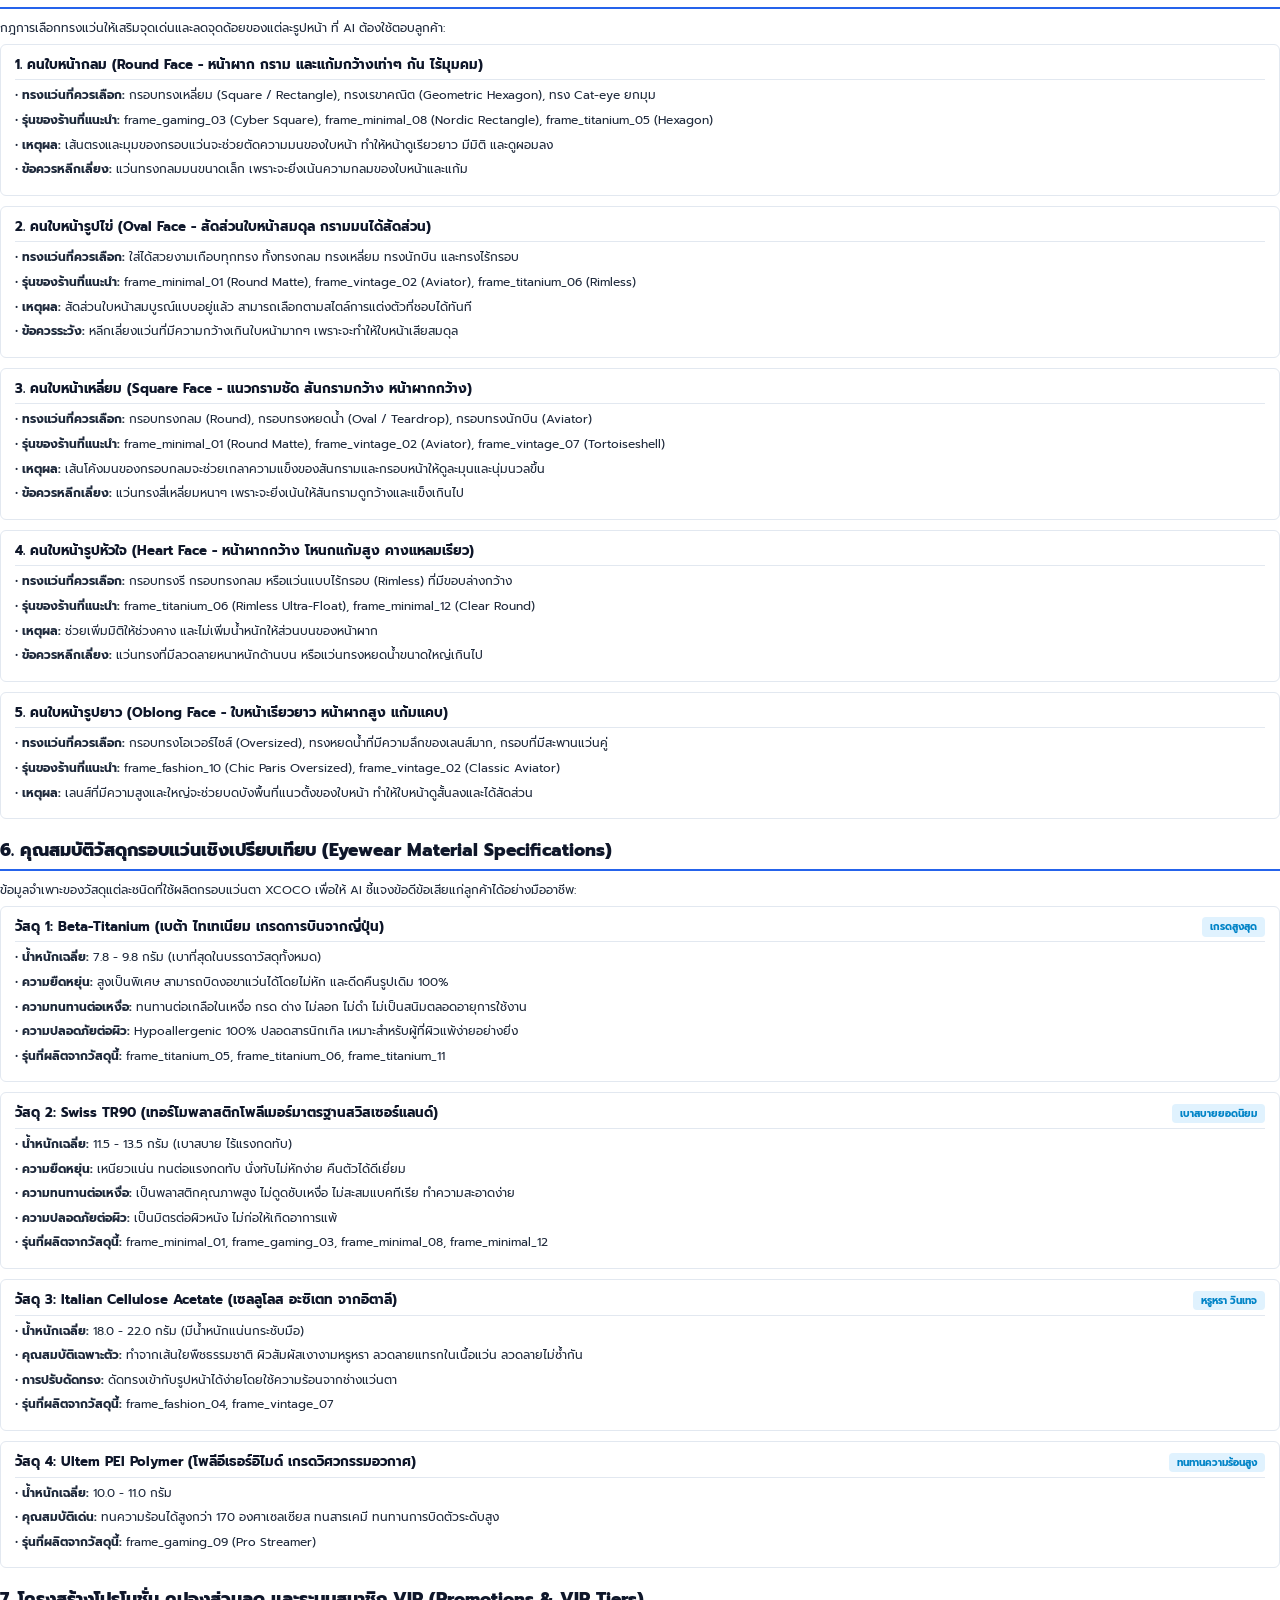
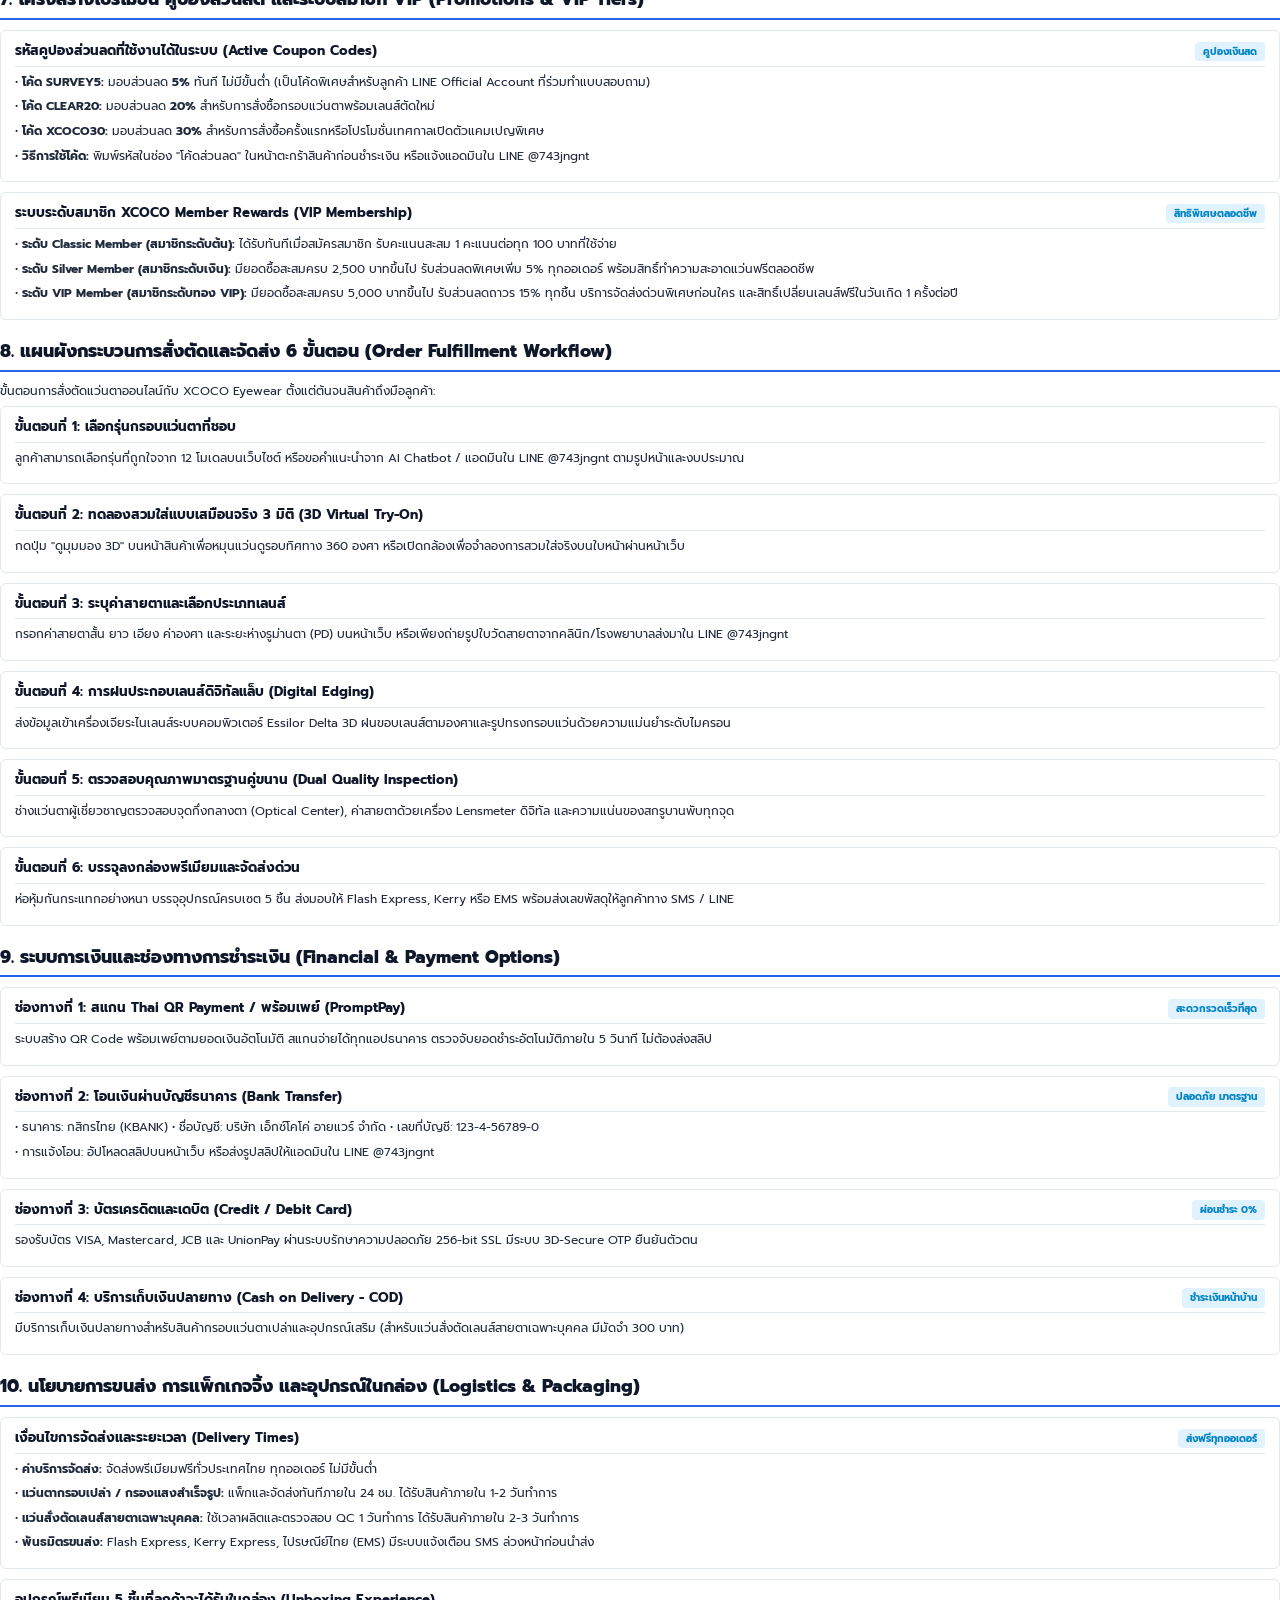
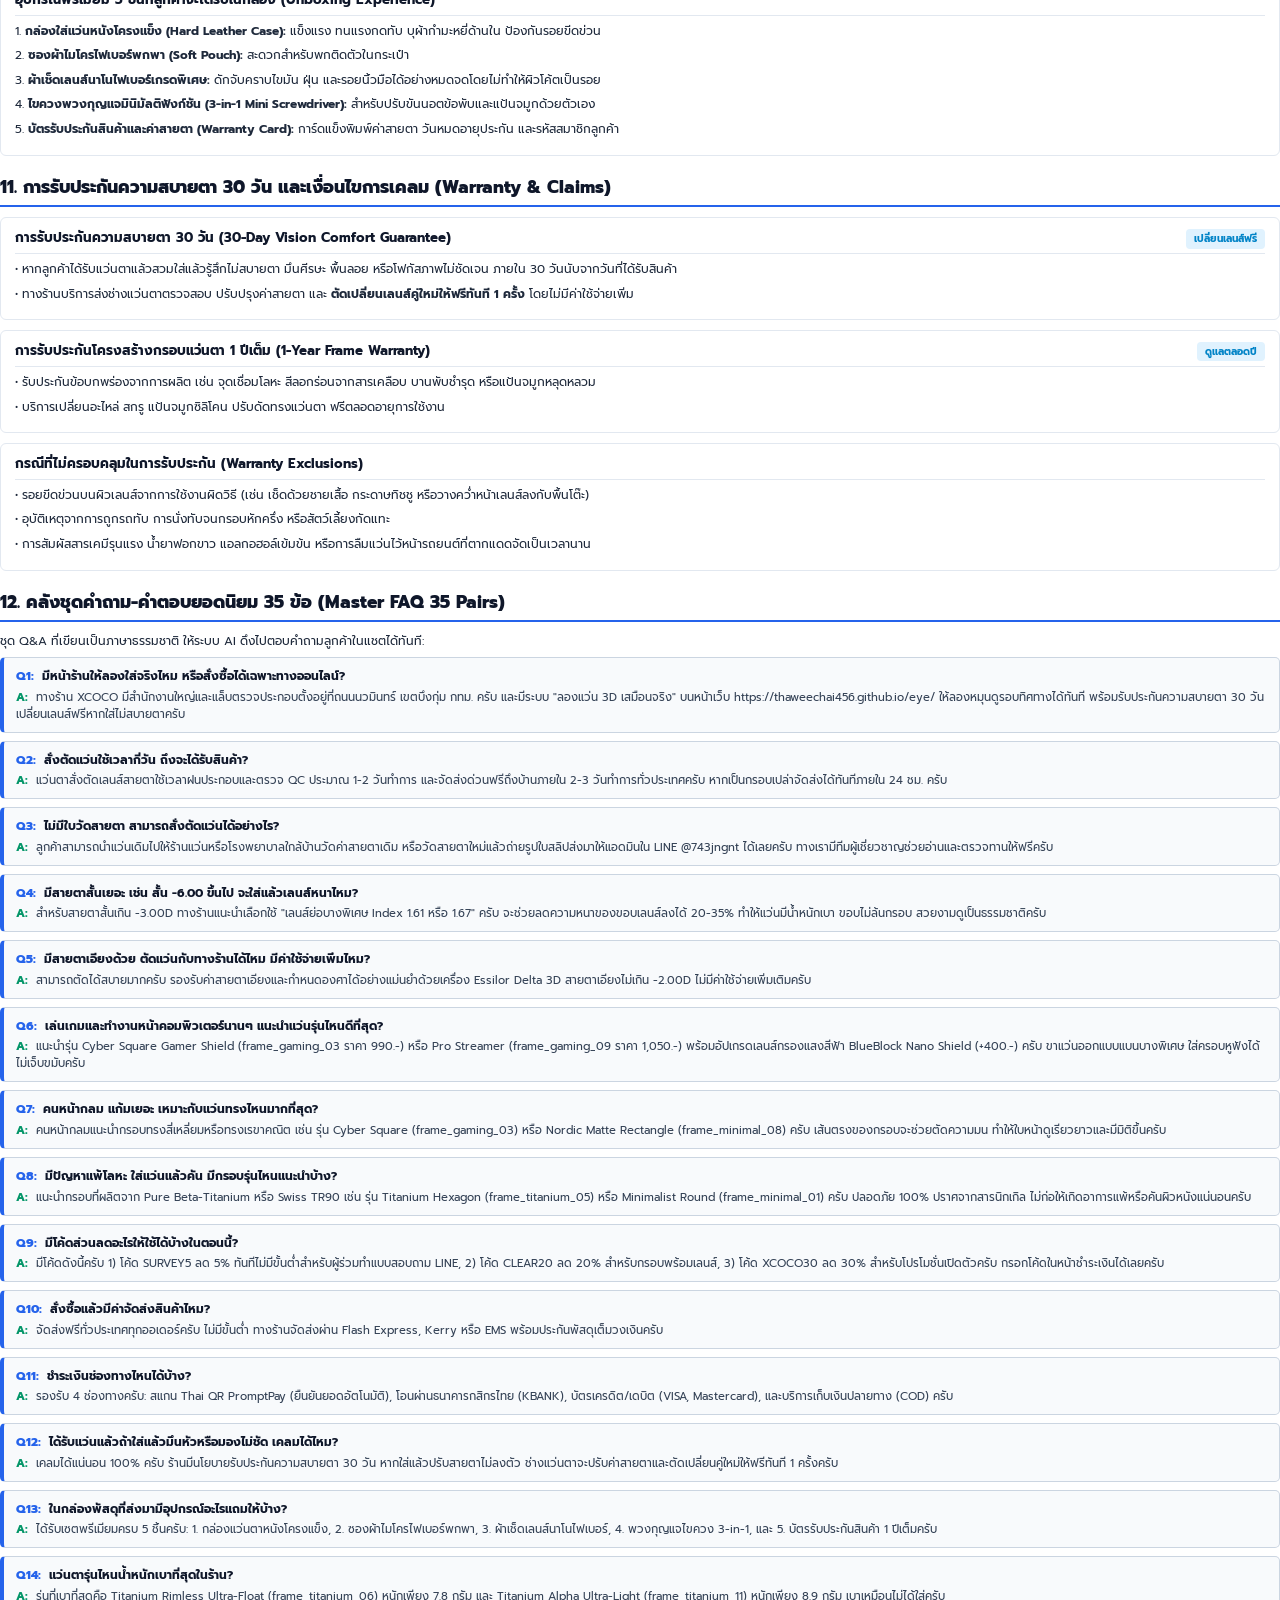
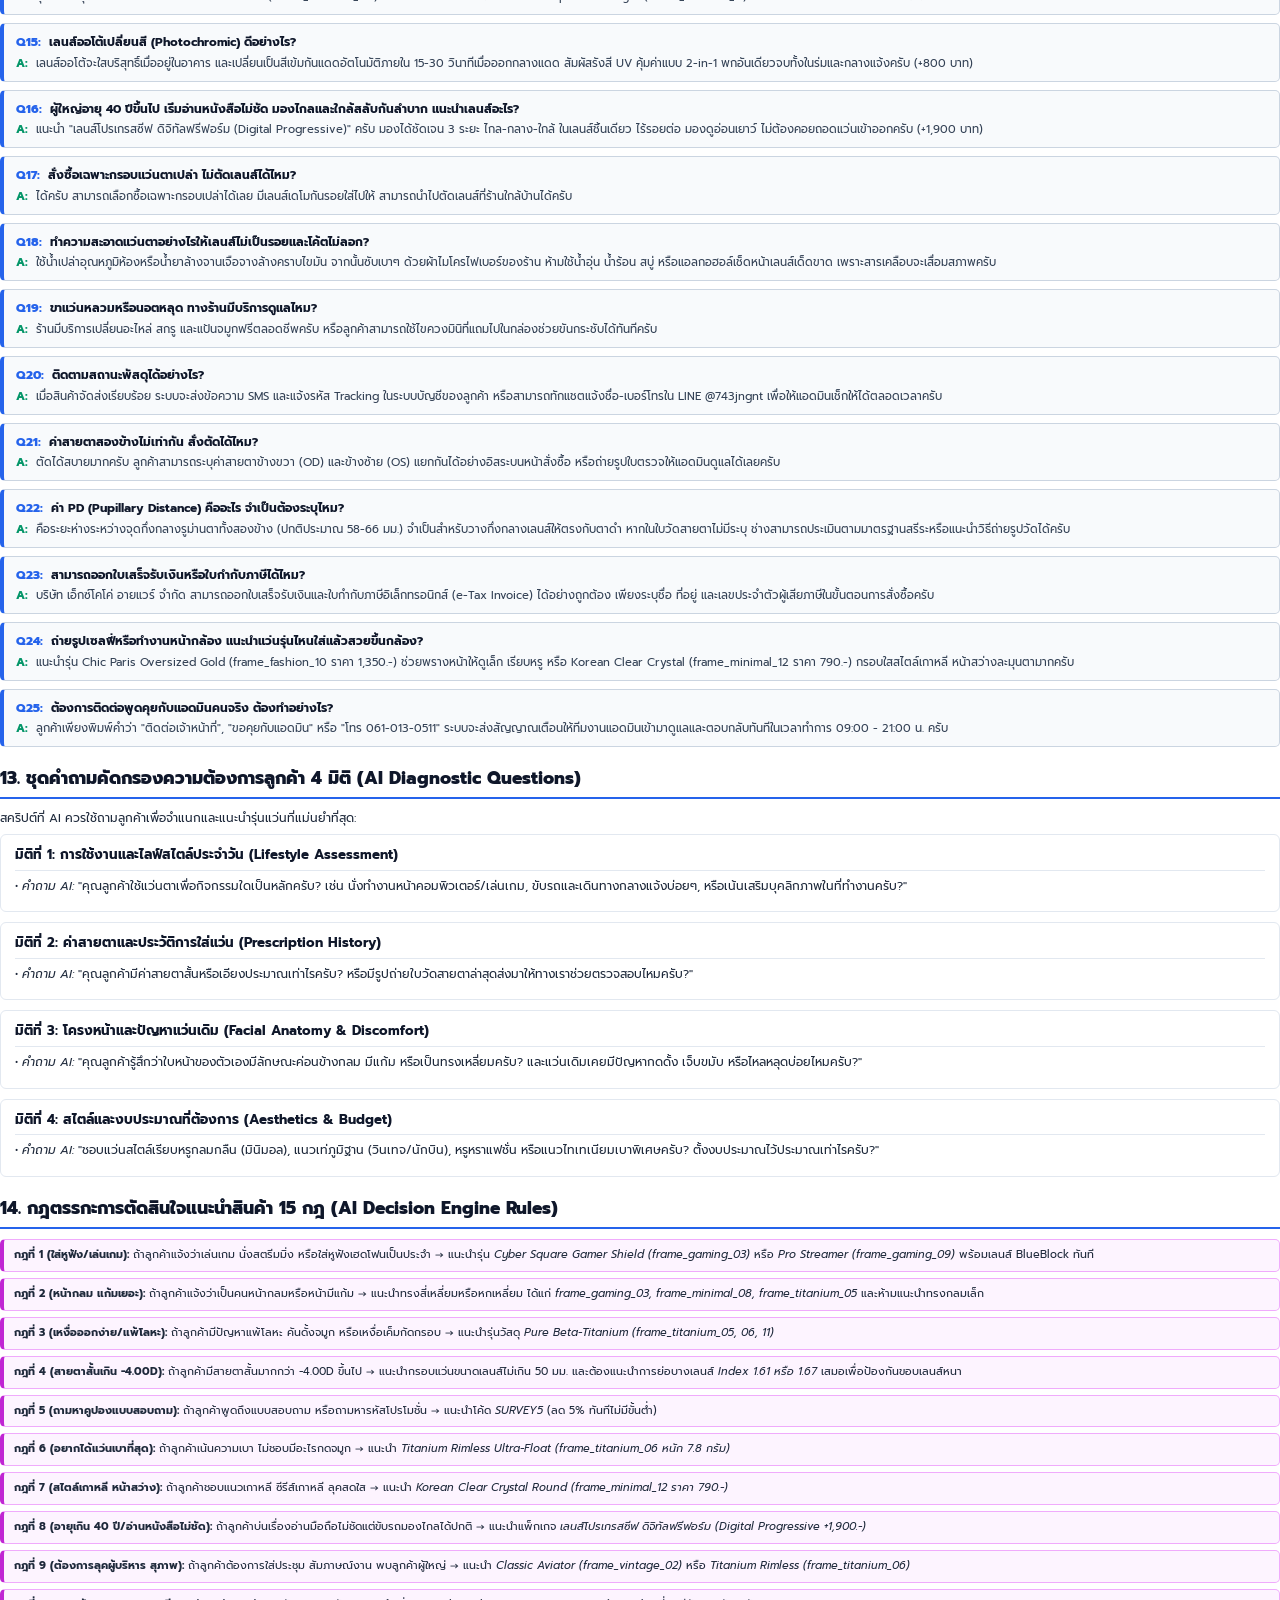
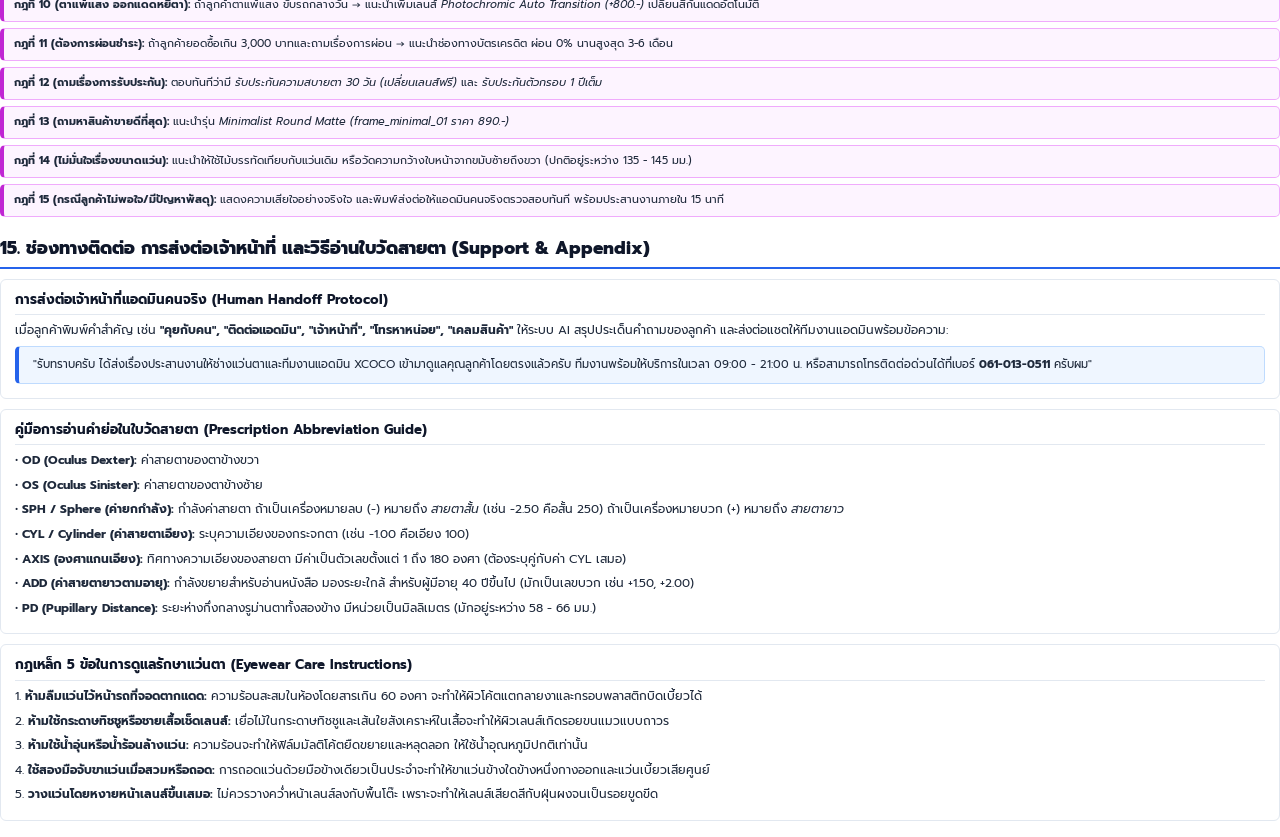
==== commit f7655b39: "feat(ai-chatbot): add 12-page pure-text knowledge base, PDF, TXT and CSV for LINE AI Chatbot" ====
--- a/ai_chatbot_knowledge_base.html
+++ b/ai_chatbot_knowledge_base.html
@@ -2,22 +2,28 @@
 <html lang="th">
 <head>
   <meta charset="UTF-8">
-  <title>คู่มือและฐานข้อมูล AI Chatbot สำหรับ LINE Business - XCOCO Eyewear</title>
+  <title>คู่มือและฐานข้อมูล AI Chatbot ฉบับสมบูรณ์ (AI-Friendly Format) - XCOCO Eyewear</title>
   <link rel="preconnect" href="https://fonts.googleapis.com">
   <link rel="preconnect" href="https://fonts.gstatic.com" crossorigin>
-  <link href="https://fonts.googleapis.com/css2?family=Prompt:wght@300;400;500;600;700;800&family=Space+Grotesk:wght@600;700&display=swap" rel="stylesheet">
+  <link href="https://fonts.googleapis.com/css2?family=Prompt:ital,wght@0,300;0,400;0,500;0,600;0,700;0,800;1,400&family=Space+Grotesk:wght@500;700&display=swap" rel="stylesheet">
   <style>
     @page {
       size: A4;
-      margin: 14mm 14mm 16mm 14mm;
+      margin: 12mm 14mm 15mm 14mm;
       @bottom-right {
-        content: counter(page);
+        content: "หน้า " counter(page);
         font-family: 'Prompt', sans-serif;
         font-size: 8pt;
-        color: #888;
+        color: #64748b;
       }
-    }
-    
+      @bottom-left {
+        content: "XCOCO Eyewear • LINE AI Chatbot Knowledge Base (@743jngnt)";
+        font-family: 'Prompt', sans-serif;
+        font-size: 8pt;
+        color: #94a3b8;
+      }
+    }
+
     * {
       box-sizing: border-box;
       -webkit-print-color-adjust: exact !important;
@@ -26,7 +32,7 @@
 
     body {
       font-family: 'Prompt', sans-serif;
-      font-size: 9.5pt;
+      font-size: 9pt;
       line-height: 1.55;
       color: #1e293b;
       background: #ffffff;
@@ -34,75 +40,125 @@
       padding: 0;
     }
 
-    /* Cover / Header */
-    .header-hero {
-      border-bottom: 2px solid #0f172a;
-      padding-bottom: 12px;
-      margin-bottom: 18px;
+    /* Cover Page */
+    .cover-page {
+      height: 100vh;
+      display: flex;
+      flex-direction: column;
+      justify-content: space-between;
+      page-break-after: always;
+      padding: 30px 15px;
+    }
+
+    .cover-header {
+      border-bottom: 3px solid #0f172a;
+      padding-bottom: 20px;
+    }
+
+    .cover-brand {
+      font-size: 32pt;
+      font-weight: 800;
+      color: #0f172a;
+      letter-spacing: -0.03em;
+      margin: 0;
+      line-height: 1.1;
+    }
+
+    .cover-tagline {
+      font-size: 13pt;
+      color: #64748b;
+      font-weight: 500;
+      margin-top: 5px;
+    }
+
+    .cover-body {
+      margin: 35px 0;
+    }
+
+    .cover-title-main {
+      font-size: 22pt;
+      font-weight: 800;
+      color: #0f172a;
+      line-height: 1.25;
+      margin-bottom: 12px;
+    }
+
+    .cover-badge-pill {
+      display: inline-block;
+      background: #2563eb;
+      color: #ffffff;
+      font-size: 9pt;
+      font-weight: 700;
+      padding: 4px 14px;
+      border-radius: 9999px;
+      margin-bottom: 15px;
+      letter-spacing: 0.03em;
+    }
+
+    .cover-desc {
+      font-size: 10pt;
+      color: #475569;
+      line-height: 1.6;
+      background: #f8fafc;
+      border: 1px solid #e2e8f0;
+      border-left: 4px solid #2563eb;
+      padding: 14px 16px;
+      border-radius: 6px;
+      margin-bottom: 25px;
+    }
+
+    .cover-meta-grid {
+      display: flex;
+      flex-direction: column;
+      gap: 8px;
+    }
+
+    .cover-meta-item {
+      background: #f1f5f9;
+      padding: 9px 14px;
+      border-radius: 6px;
+      font-size: 9pt;
+    }
+
+    .cover-meta-item strong {
+      color: #0f172a;
+      display: inline-block;
+      min-width: 200px;
+    }
+
+    .cover-footer {
+      border-top: 1px solid #e2e8f0;
+      padding-top: 15px;
+      font-size: 8pt;
+      color: #94a3b8;
       display: flex;
       justify-content: space-between;
-      align-items: flex-end;
-    }
-
-    .brand-title {
-      font-size: 20pt;
+    }
+
+    /* Headings & Section Blocks */
+    .section-block {
+      margin-bottom: 16px;
+    }
+
+    .section-title {
+      font-size: 13pt;
       font-weight: 800;
       color: #0f172a;
-      letter-spacing: -0.02em;
-      margin: 0 0 2px 0;
-    }
-
-    .brand-subtitle {
-      font-size: 11pt;
-      font-weight: 600;
-      color: #475569;
-      margin: 0;
-    }
-
-    .doc-meta {
-      text-align: right;
-      font-size: 8pt;
-      color: #64748b;
-    }
-
-    .doc-badge {
-      display: inline-block;
-      background: #0f172a;
-      color: #ffffff;
-      padding: 3px 8px;
-      border-radius: 4px;
-      font-size: 7.5pt;
-      font-weight: 700;
-      margin-bottom: 4px;
-    }
-
-    /* Section Styling */
-    .section-block {
-      margin-bottom: 16px;
-      page-break-inside: avoid;
-    }
-
-    .section-title {
-      font-size: 11.5pt;
-      font-weight: 700;
-      color: #0f172a;
-      border-left: 4px solid #2563eb;
-      padding-left: 8px;
-      margin: 14px 0 8px 0;
+      border-bottom: 2px solid #2563eb;
+      padding-bottom: 5px;
+      margin: 18px 0 10px 0;
       display: flex;
       align-items: center;
       gap: 6px;
-      background: #f8fafc;
-      padding-top: 4px;
-      padding-bottom: 4px;
-      border-radius: 0 4px 4px 0;
+      page-break-after: avoid;
     }
 
     .section-subtitle {
-      font-size: 9.5pt;
-      font-weight: 600;
+      font-size: 10pt;
+      font-weight: 700;
       color: #1e293b;
-      margin: 8px 0 4px 0;
+      margin: 12px 0 6px 0;
+      page-break-after: avoid;
     }
 
     p, ul, ol {
@@ -110,70 +166,135 @@
     }
 
     ul, ol {
-      padding-left: 18px;
+      padding-left: 20px;
     }
 
     li {
       margin-bottom: 3px;
     }
 
-    /* Tables */
-    table {
-      width: 100%;
-      border-collapse: collapse;
-      margin: 6px 0 10px 0;
-      font-size: 8.5pt;
-    }
-
-    th, td {
-      border: 1px solid #cbd5e1;
-      padding: 5px 8px;
-      text-align: left;
-      vertical-align: top;
-    }
-
-    th {
-      background: #f1f5f9;
+    /* AI-Friendly Text Cards (No Tables) */
+    .card-block {
+      background: #ffffff;
+      border: 1px solid #e2e8f0;
+      border-radius: 6px;
+      padding: 10px 14px;
+      margin-bottom: 10px;
+      page-break-inside: avoid;
+    }
+
+    .card-header {
+      font-size: 10pt;
       font-weight: 700;
       color: #0f172a;
-    }
-
-    tr:nth-child(even) td {
-      background: #fafafa;
-    }
-
-    /* Cards & Callouts */
+      border-bottom: 1px solid #e2e8f0;
+      padding-bottom: 4px;
+      margin-bottom: 6px;
+      display: flex;
+      justify-content: space-between;
+      align-items: center;
+    }
+
+    .card-header .badge {
+      background: #e0f2fe;
+      color: #0284c7;
+      font-size: 7.5pt;
+      font-weight: 700;
+      padding: 2px 8px;
+      border-radius: 4px;
+    }
+
+    .key-value-list {
+      display: flex;
+      flex-direction: column;
+      gap: 4px;
+      font-size: 8.5pt;
+    }
+
+    .kv-row {
+      display: flex;
+      align-items: flex-start;
+      line-height: 1.5;
+    }
+
+    .kv-label {
+      font-weight: 700;
+      color: #334155;
+      min-width: 140px;
+      flex-shrink: 0;
+    }
+
+    .kv-value {
+      color: #0f172a;
+      flex-grow: 1;
+    }
+
+    /* Q&A Cards specifically formatted for LINE AI auto-extraction */
+    .qa-card {
+      background: #f8fafc;
+      border: 1px solid #cbd5e1;
+      border-left: 4px solid #2563eb;
+      border-radius: 5px;
+      padding: 9px 12px;
+      margin-bottom: 8px;
+      page-break-inside: avoid;
+    }
+
+    .qa-q {
+      font-size: 9pt;
+      font-weight: 700;
+      color: #0f172a;
+      margin-bottom: 3px;
+    }
+
+    .qa-q span {
+      color: #2563eb;
+      font-weight: 800;
+      margin-right: 4px;
+    }
+
+    .qa-a {
+      font-size: 8.5pt;
+      color: #334155;
+      line-height: 1.5;
+    }
+
+    .qa-a span {
+      color: #059669;
+      font-weight: 800;
+      margin-right: 4px;
+    }
+
+    /* Callouts */
     .callout-box {
       background: #f0fdf4;
       border: 1px solid #bbf7d0;
       border-left: 4px solid #16a34a;
-      padding: 8px 12px;
-      border-radius: 4px;
-      margin: 8px 0;
-      font-size: 9pt;
+      padding: 9px 14px;
+      border-radius: 5px;
+      margin: 8px 0 12px 0;
+      font-size: 8.5pt;
     }
 
     .callout-info {
       background: #eff6ff;
       border: 1px solid #bfdbfe;
       border-left: 4px solid #2563eb;
-      padding: 8px 12px;
-      border-radius: 4px;
-      margin: 8px 0;
-      font-size: 9pt;
+      padding: 9px 14px;
+      border-radius: 5px;
+      margin: 8px 0 12px 0;
+      font-size: 8.5pt;
     }
 
     .rule-card {
       background: #fdf4ff;
       border: 1px solid #f0abfc;
-      border-radius: 4px;
-      padding: 6px 10px;
+      border-left: 4px solid #c026d3;
+      border-radius: 5px;
+      padding: 7px 10px;
       margin-bottom: 6px;
-      font-size: 8.8pt;
-    }
-
-    .rule-card strong {
-      color: #86198f;
+      font-size: 8.2pt;
+      page-break-inside: avoid;
     }
 
     .code-tag {
@@ -182,560 +303,997 @@
       background: #e2e8f0;
       padding: 1px 5px;
       border-radius: 3px;
-      font-size: 8.5pt;
+      font-size: 8pt;
       color: #0f172a;
-    }
-
-    .faq-item {
-      margin-bottom: 7px;
-      padding-bottom: 6px;
-      border-bottom: 1px dashed #e2e8f0;
-    }
-
-    .faq-q {
-      font-weight: 700;
-      color: #0f172a;
-      display: flex;
-      gap: 5px;
-    }
-
-    .faq-q span {
-      color: #2563eb;
-    }
-
-    .faq-a {
-      color: #334155;
-      padding-left: 18px;
-      margin-top: 2px;
     }
 
     .page-break {
       page-break-before: always;
+    }
+
+    .toc-list {
+      list-style: none;
+      padding-left: 0;
+    }
+
+    .toc-item {
+      display: flex;
+      justify-content: space-between;
+      border-bottom: 1px dotted #cbd5e1;
+      padding: 4px 0;
+      font-size: 8.8pt;
+    }
+
+    .toc-item span:first-child {
+      font-weight: 600;
     }
   </style>
 </head>
 <body>
 
-  <!-- Header -->
-  <div class="header-hero">
-    <div>
-      <div class="brand-title">XCOCO Eyewear</div>
-      <div class="brand-subtitle">ชุดข้อมูลองค์ความรู้ AI Chatbot (LINE Official Account Knowledge Base)</div>
-    </div>
-    <div class="doc-meta">
-      <span class="doc-badge">LINE BUSINESS AI CHATBOT READY</span><br>
-      LINE OA Account: <strong>@743jngnt</strong><br>
-      อัปเดตล่าสุด: ปี 2026 | เวอร์ชัน 2.0
-    </div>
-  </div>
+  <!-- ==================== COVER PAGE ==================== -->
+  <div class="cover-page">
+    <div class="cover-header">
+      <div class="cover-brand">XCOCO EYEWEAR</div>
+      <div class="cover-tagline">เห็นชัด ในแบบของคุณ • Handcrafted Accuracy & Digital Eyecare</div>
+    </div>
+
+    <div class="cover-body">
+      <span class="cover-badge-pill">LINE BUSINESS AI CHATBOT KNOWLEDGE BASE (TEXT-STREAM EDITION)</span>
+      <div class="cover-title-main">คู่มือและฐานข้อมูลองค์ความรู้ AI Chatbot<br>ระบบถาม-ตอบอัตโนมัติประจำร้านแว่นตาออนไลน์</div>
+      
+      <div class="cover-desc">
+        <strong>คำชี้แจงโครงสร้างเอกสาร:</strong> เอกสารฉบับนี้ถูกเรียบเรียงให้อยู่ในรูปแบบ <strong>ข้อความเชิงลำดับ (Text Stream), บล็อกข้อมูลคุณลักษณะ (Structured Cards) และคู่คำถาม-คำตอบ (Question & Answer Pairs) โดยไม่มีตาราง (Zero-Table Architecture)</strong> เพื่อให้ระบบ AI Chatbot ของ LINE Official Account (@743jngnt) สามารถประมวลผลข้อความ สร้างชุดคำตอบอัตโนมัติ และสกัดเป็น FAQ ได้อย่างแม่นยำ 100% ปราศจากปัญหาคอลัมน์ซ้อนทับหรือข้อความตกหล่น
+      </div>
+
+      <div class="cover-meta-grid">
+        <div class="cover-meta-item">
+          <strong>🏢 ชื่อสถานประกอบการ / ร้านค้า:</strong> บริษัท เอ็กซ์โคโค่ อายแวร์ จำกัด (XCOCO Eyewear Co., Ltd.)
+        </div>
+        <div class="cover-meta-item">
+          <strong>📱 LINE Official Account ID:</strong> @743jngnt (ฝ่ายบริการลูกค้าและแนะนำเลนส์สายตา)
+        </div>
+        <div class="cover-meta-item">
+          <strong>🌐 เว็บไซต์สั่งซื้อและลองแว่น 3D:</strong> https://thaweechai456.github.io/eye/
+        </div>
+        <div class="cover-meta-item">
+          <strong>⚙️ รูปแบบไฟล์และวัตถุประสงค์:</strong> เอกสารชุดฝึกอบรม AI (Training Knowledge Base & FAQ Engine)
+        </div>
+        <div class="cover-meta-item">
+          <strong>📅 ปีและเวอร์ชันของเอกสาร:</strong> Version 3.0 (No-Table Streamlined) • ประจำปี 2569 / 2026
+        </div>
+      </div>
+    </div>
+
+    <div class="cover-footer">
+      <span>จัดทำโดยทีมพัฒนาระบบดิจิทัลและการจัดการสายตา XCOCO Eyewear</span>
+      <span>สงวนลิขสิทธิ์ © 2026 XCOCO Eyewear All Rights Reserved</span>
+    </div>
+  </div>
+
+  <!-- ==================== TABLE OF CONTENTS ==================== -->
+  <div class="section-block">
+    <div class="section-title">สารบัญโครงสร้างเอกสาร (Table of Contents)</div>
+    <ul class="toc-list">
+      <li class="toc-item"><span>1. ข้อมูลทั่วไปของร้านและปรัชญาธุรกิจ (General Business & Philosophy)</span> <span>หมวดที่ 1</span></li>
+      <li class="toc-item"><span>2. แคตตาล็อกสินค้าครบทั้ง 12 รุ่นแบบเจาะลึก (Complete 12 Eyewear Catalog)</span> <span>หมวดที่ 2</span></li>
+      <li class="toc-item"><span>3. คัมภีร์เทคโนโลยีเลนส์สายตาและการเคลือบผิว (Optical Lens & Coating Guide)</span> <span>หมวดที่ 3</span></li>
+      <li class="toc-item"><span>4. การจัดหมวดหมู่สินค้าตามไลฟ์สไตล์ (Product Categorization)</span> <span>หมวดที่ 4</span></li>
+      <li class="toc-item"><span>5. คู่มือวิเคราะห์สรีระรูปหน้าและทรงแว่นที่เหมาะสม (Facial Ergonomics & Styling)</span> <span>หมวดที่ 5</span></li>
+      <li class="toc-item"><span>6. คุณสมบัติวัสดุกรอบแว่นเชิงเปรียบเทียบ (Eyewear Material Specifications)</span> <span>หมวดที่ 6</span></li>
+      <li class="toc-item"><span>7. โครงสร้างโปรโมชั่น คูปองส่วนลด และระบบสมาชิก VIP (Promotions & VIP Tiers)</span> <span>หมวดที่ 7</span></li>
+      <li class="toc-item"><span>8. แผนผังกระบวนการสั่งตัดและจัดส่ง 6 ขั้นตอน (Order Fulfillment Workflow)</span> <span>หมวดที่ 8</span></li>
+      <li class="toc-item"><span>9. ระบบการเงินและช่องทางการชำระเงิน (Financial & Payment Options)</span> <span>หมวดที่ 9</span></li>
+      <li class="toc-item"><span>10. นโยบายการขนส่ง การแพ็กเกจจิ้ง และอุปกรณ์ในกล่อง (Logistics & Packaging)</span> <span>หมวดที่ 10</span></li>
+      <li class="toc-item"><span>11. การรับประกันความสบายตา 30 วัน และเงื่อนไขการเคลม (Warranty & Claims)</span> <span>หมวดที่ 11</span></li>
+      <li class="toc-item"><span>12. คลังชุดคำถาม-คำตอบยอดนิยม 35 ข้อ (Master FAQ 35 Pairs)</span> <span>หมวดที่ 12</span></li>
+      <li class="toc-item"><span>13. ชุดคำถามคัดกรองความต้องการลูกค้า 4 มิติ (AI Diagnostic Questions)</span> <span>หมวดที่ 13</span></li>
+      <li class="toc-item"><span>14. กฎตรรกะการตัดสินใจแนะนำสินค้า 15 กฎ (AI Decision Engine Rules)</span> <span>หมวดที่ 14</span></li>
+      <li class="toc-item"><span>15. ช่องทางติดต่อ การส่งต่อเจ้าหน้าที่ และวิธีอ่านใบวัดสายตา (Support & Appendix)</span> <span>หมวดที่ 15</span></li>
+    </ul>
+  </div>
+
+  <div class="page-break"></div>
 
   <!-- หมวด 1: ข้อมูลทั่วไปของร้าน/ธุรกิจ -->
   <div class="section-block">
-    <div class="section-title">1. ข้อมูลทั่วไปของร้าน/ธุรกิจ (General Business Information)</div>
-    <table>
-      <tr>
-        <th style="width: 25%;">หัวข้อ</th>
-        <th>รายละเอียดข้อมูลสำหรับ AI ตอบกลับลูกค้า</th>
-      </tr>
-      <tr>
-        <td><strong>ชื่อร้านค้า</strong></td>
-        <td><strong>XCOCO Eyewear (เอ็กซ์โคโค่ อายแวร์)</strong> — สโลแกน: "เห็นชัด ในแบบของคุณ"</td>
-      </tr>
-      <tr>
-        <td><strong>ประเภทธุรกิจ</strong></td>
-        <td>ร้านแว่นตาแฟชั่นออนไลน์ และบริการสั่งตัดประกอบเลนส์สายตา เลนส์กรองแสงดิจิทัล เลนส์กันแดด ระดับพรีเมียมครบวงจร</td>
-      </tr>
-      <tr>
-        <td><strong>จุดเด่นของร้าน (USP)</strong></td>
-        <td>
-          1. <strong>กรอกค่าสายตาง่าย</strong>: มีระบบช่วยคำนวณและเลือกสเต็ปค่าสายตา หรือแนบรูปใบวัดสายตาจากคลินิกได้ทันที<br>
-          2. <strong>สตูดิโอ 3D 360°</strong>: หมุนดูมิติแว่นและลองสลับวัสดุได้แบบเรียลไทม์บนหน้าเว็บ<br>
-          3. <strong>เบาและสบายตา</strong>: คัดสรรกรอบแว่นน้ำหนักเบาพิเศษ (เริ่มต้นเพียง 12 กรัม) ขาแว่นไม่บีบขมับ แป้นจมูกไม่ทิ้งรอย<br>
-          4. <strong>ส่งฟรีทุกรายการ + รับประกันปรับค่าสายตา 30 วัน</strong>
-        </td>
-      </tr>
-      <tr>
-        <td><strong>เวลาเปิด-ปิด</strong></td>
-        <td>
-          • <strong>หน้าร้านออนไลน์และเว็บไซต์</strong>: สั่งซื้อได้ตลอด 24 ชั่วโมง ทุกวัน<br>
-          • <strong>ทีมแอดมินและช่างแว่นตาให้คำปรึกษา</strong>: จันทร์ – อาทิตย์ เวลา 09:00 – 21:00 น.
-        </td>
-      </tr>
-      <tr>
-        <td><strong>ที่อยู่สถานประกอบการ</strong></td>
-        <td>สำนักงาน XCOCO Eyewear เลขที่ 123/45 ถนนนวมินทร์ แขวงคลองกุ่ม เขตบึงกุ่ม กรุงเทพมหานคร 10240</td>
-      </tr>
-      <tr>
-        <td><strong>ช่องทางติดต่อ</strong></td>
-        <td>
-          • <strong>LINE Official Account</strong>: <span class="code-tag">@743jngnt</span><br>
-          • <strong>เบอร์โทรศัพท์ฝ่ายบริการลูกค้า</strong>: 061-013-0511<br>
-          • <strong>อีเมลฝ่ายบริการลูกค้า</strong>: support@xcoco-eyewear.com
-        </td>
-      </tr>
-      <tr>
-        <td><strong>ช่องทางสั่งซื้อ</strong></td>
-        <td>
-          1. สั่งซื้อผ่านเว็บไซต์หลัก: <span class="code-tag">https://thaweechai456.github.io/eye/</span><br>
-          2. สั่งซื้อโดยตรงผ่านแชท LINE OA กับแอดมินหรือ AI Chatbot
-        </td>
-      </tr>
-    </table>
-  </div>
-
-  <!-- หมวด 2: ข้อมูลสินค้าและบริการ -->
-  <div class="section-block">
-    <div class="section-title">2. ข้อมูลสินค้าและบริการ (Products & Services Catalog)</div>
-    <p>XCOCO Eyewear มีจำหน่ายทั้งกรอบเปล่า และบริการประกอบเลนส์สายตาสั่งตัดพิเศษ:</p>
-    <table>
-      <thead>
-        <tr>
-          <th>ชื่อรุ่น / รหัสสินค้า</th>
-          <th>หมวดหมู่</th>
-          <th>ราคาเริ่มต้น</th>
-          <th>คุณสมบัติเด่น & วัสดุ</th>
-          <th>ตัวเลือกสี / ไซส์</th>
-          <th>สถานะ</th>
-        </tr>
-      </thead>
-      <tbody>
-        <tr>
-          <td><strong>Cyber Square Gamer Shield</strong><br><small>(frame_cyber_04)</small></td>
-          <td>เกมมิ่ง & กรองแสง</td>
-          <td>฿990</td>
-          <td>กรอบทรงสี่เหลี่ยมโมเดิร์น ขาแว่นแบนพิเศษใส่ครอบหูฟังเกมมิ่งแล้วไม่เจ็บขมับ ตัดแสงสะท้อนจอ</td>
-          <td>Matte Black (ดำด้าน) / Crystal Grey (เทาใส)<br>ขนาด 53-17-142 มม.</td>
-          <td>พร้อมส่ง</td>
-        </tr>
-        <tr>
-          <td><strong>Minimalist Round Matte</strong><br><small>(frame_minimal_01)</small></td>
-          <td>สไตล์มินิมอล</td>
-          <td>฿890</td>
-          <td>กรอบกลมทรงเกาหลี น้ำหนักเบาเพียง 12 กรัม ใส่ทำงานและอ่านหนังสือได้สบายตลอดวัน</td>
-          <td>Matte Black, Rose Gold, Silver<br>ขนาด 50-19-140 มม.</td>
-          <td>พร้อมส่ง</td>
-        </tr>
-        <tr>
-          <td><strong>Classic Aviator Pilot</strong><br><small>(frame_aviator_02)</small></td>
-          <td>วินเทจ/คลาสสิก</td>
-          <td>฿1,190</td>
-          <td>ทรงนักบินสะพานคู่ โครงสร้างสแตนเลสสตีล แข็งแกร่ง ลุคเท่เหนือกาลเวลา</td>
-          <td>Gold Frame, Gunmetal, Silver<br>ขนาด 56-15-145 มม.</td>
-          <td>พร้อมส่ง</td>
-        </tr>
-        <tr>
-          <td><strong>Titanium Hexagon Ultra-Light</strong><br><small>(frame_titanium_05)</small></td>
-          <td>ไทเทเนียมพรีเมียม</td>
-          <td>฿1,390</td>
-          <td>กรอบหกเหลี่ยมไทเทเนียมแท้ น้ำหนักเบาเพียง 9.5 กรัม ทนทาน ไม่เป็นสนิม ไม่ระคายเคืองผิว</td>
-          <td>Titanium Silver, Champagne Gold, Deep Black<br>ขนาด 51-18-142 มม.</td>
-          <td>พร้อมส่ง</td>
-        </tr>
-        <tr>
-          <td><strong>Luxury Cat-Eye Glamour</strong><br><small>(frame_cateye_03)</small></td>
-          <td>สายแฟชั่น</td>
-          <td>฿1,290</td>
-          <td>กรอบทรงตาแมว ปลายเฉียงยกกระชับรูปหน้า เสริมบุคลิกภาพให้ดูเฉี่ยวทันสมัย</td>
-          <td>Glossy Black, Tortoise Amber, Champagne<br>ขนาด 52-16-140 มม.</td>
-          <td>พร้อมส่ง</td>
-        </tr>
-        <tr>
-          <td><strong>Titanium Rimless Ultra-Float</strong><br><small>(frame_titanium_06)</small></td>
-          <td>ไทเทเนียมพรีเมียม</td>
-          <td>฿1,590</td>
-          <td>แว่นไร้กรอบไทเทเนียม เบาเหมือนลอยได้ ลุคผู้บริหาร สุภาพ เรียบหรูขั้นสุด</td>
-          <td>Silver Chrome, Platinum Gold<br>ขนาด Custom (ปรับตามเลนส์)</td>
-          <td>พร้อมส่ง</td>
-        </tr>
-      </tbody>
-    </table>
-
-    <div class="section-subtitle">บริการอัปเกรดเลนส์สั่งตัด (Lens Upgrades)</div>
-    <ul>
-      <li><strong>เลนส์ใสมาตรฐาน (Clear Multi-Coat)</strong>: ฟรี รวมในราคาตัวแว่นแล้ว เคลือบกันรอยขีดข่วนและตัดแสงสะท้อน</li>
-      <li><strong>เลนส์ BlueBlock (ตัดแสงสีฟ้าดิจิทัล)</strong>: เพิ่ม <span class="code-tag">+฿390</span> กรองแสงสีฟ้าจากจอมือถือ/คอมพิวเตอร์ 95% ถนอมจอประสาทตา</li>
-      <li><strong>เลนส์ BlueBlock Auto Photochromic (เปลี่ยนสีออกแดด)</strong>: เพิ่ม <span class="code-tag">+฿690</span> อยู่ในร่มเป็นเลนส์ใสตัดแสงฟ้า ออกแดดปรับเป็นเลนส์กันแดดสีเทาเข้มอัตโนมัติ 2-in-1</li>
-      <li><strong>เลนส์ย่อบาง Ultra Thin Index 1.67</strong>: เพิ่ม <span class="code-tag">+฿890</span> สำหรับสายตาสั้นมากกว่า -4.00 ขึ้นไป เพื่อให้เลนส์บางเบา ไม่ล้นขอบกรอบ</li>
-    </ul>
+    <div class="section-title">1. ข้อมูลทั่วไปของร้านและปรัชญาธุรกิจ (General Business & Philosophy)</div>
+
+    <div class="card-block">
+      <div class="card-header">
+        <span>ข้อมูลสถานประกอบการและแบรนด์</span>
+        <span class="badge">Brand Identity</span>
+      </div>
+      <div class="key-value-list">
+        <div class="kv-row">
+          <div class="kv-label">• ชื่อแบรนด์ภาษาไทย:</div>
+          <div class="kv-value">เอ็กซ์โคโค่ อายแวร์</div>
+        </div>
+        <div class="kv-row">
+          <div class="kv-label">• ชื่อแบรนด์ภาษาอังกฤษ:</div>
+          <div class="kv-value">XCOCO Eyewear (XCOCO Eyewear Co., Ltd.)</div>
+        </div>
+        <div class="kv-row">
+          <div class="kv-label">• สโลแกนประจำร้าน:</div>
+          <div class="kv-value">"เห็นชัด ในแบบของคุณ" (See Clearly, Live Authentically)</div>
+        </div>
+        <div class="kv-row">
+          <div class="kv-label">• ประเภทธุรกิจ:</div>
+          <div class="kv-value">ร้านแว่นตาแฟชั่นออนไลน์ และศูนย์ตรวจประกอบเลนส์สายตาระบบดิจิทัลแล็บ (Digital Prescription Lab)</div>
+        </div>
+        <div class="kv-row">
+          <div class="kv-label">• วิสัยทัศน์ของร้าน:</div>
+          <div class="kv-value">ส่งมอบแว่นตาคุณภาพพรีเมียม เลนส์ตรงตามค่าสายตาแท้จริง สวมใส่สบายตลอดทั้งวัน ในราคาที่คุ้มค่าและเข้าถึงง่าย</div>
+        </div>
+        <div class="kv-row">
+          <div class="kv-label">• เทคโนโลยีห้องแล็บ:</div>
+          <div class="kv-value">เครื่องเจียระไนเลนส์ระบบอัตโนมัติ Essilor Delta 3D ความแม่นยำสูงระดับไมครอน ควบคุมโดยทีมช่างแว่นตาผู้เชี่ยวชาญกว่า 10 ปี</div>
+        </div>
+        <div class="kv-row">
+          <div class="kv-label">• ที่อยู่สำนักงานและห้องแล็บ:</div>
+          <div class="kv-value">บริษัท เอ็กซ์โคโค่ อายแวร์ จำกัด เลขที่ 123/45 ถนนนวมินทร์ แขวงคลองกุ่ม เขตบึงกุ่ม กรุงเทพมหานคร 10240</div>
+        </div>
+      </div>
+    </div>
+
+    <div class="card-block">
+      <div class="card-header">
+        <span>เวลาเปิดทำการและช่องทางการติดต่อ</span>
+        <span class="badge">Operating & Contacts</span>
+      </div>
+      <div class="key-value-list">
+        <div class="kv-row">
+          <div class="kv-label">• ระบบสั่งซื้อและ AI Chatbot:</div>
+          <div class="kv-value">เปิดให้บริการสั่งซื้อ สอบถาม และวิเคราะห์ทรงแว่นตลอด 24 ชั่วโมง ทุกวัน ไม่มีวันหยุด</div>
+        </div>
+        <div class="kv-row">
+          <div class="kv-label">• ทีมแอดมินและช่างแว่นตา:</div>
+          <div class="kv-value">พร้อมให้คำปรึกษาและตรวจสอบค่าสายตาแบบเจาะลึก ทุกวันจันทร์ - อาทิตย์ เวลา 09:00 - 21:00 น.</div>
+        </div>
+        <div class="kv-row">
+          <div class="kv-label">• LINE Official Account:</div>
+          <div class="kv-value">ID: @743jngnt (ช่องทางหลักในการติดต่อ สั่งตัดเลนส์ ส่งรูปใบวัดสายตา และรับสิทธิพิเศษ)</div>
+        </div>
+        <div class="kv-row">
+          <div class="kv-label">• เบอร์โทรศัพท์ฝ่ายบริการ:</div>
+          <div class="kv-value">061-013-0511</div>
+        </div>
+        <div class="kv-row">
+          <div class="kv-label">• อีเมลฝ่ายสนับสนุน:</div>
+          <div class="kv-value">support@xcoco-eyewear.com</div>
+        </div>
+        <div class="kv-row">
+          <div class="kv-label">• เว็บไซต์หลักสำหรับสั่งซื้อ:</div>
+          <div class="kv-value">https://thaweechai456.github.io/eye/</div>
+        </div>
+      </div>
+    </div>
+
+    <div class="callout-box">
+      <strong>4 จุดเด่นสำคัญของร้าน XCOCO Eyewear ที่ทำให้ลูกค้าประทับใจ:</strong><br>
+      1. <strong>ระบบลองแว่น 3D เสมือนจริง:</strong> ดูมุมมองแว่นรอบทิศทาง 360 องศาบนหน้าเว็บได้ทันทีก่อนตัดสินใจซื้อ<br>
+      2. <strong>รับประกันความสบายตา 30 วัน:</strong> หากใส่แล้วมึนหัว พื้นลอย ไม่สบายตา ช่างปรับค่าสายตาและเปลี่ยนเลนส์ใหม่ให้ฟรี<br>
+      3. <strong>ประกอบไว จัดส่งฟรีทั่วประเทศ:</strong> ตัดเลนส์และประกอบเสร็จภายใน 1-2 วันทำการ ส่งพัสดุด่วนถึงหน้าบ้านฟรีทุกชิ้น<br>
+      4. <strong>ชุดกล่องพรีเมียมครบเซต:</strong> ได้รับกล่องหนังกันกระแทก ซองพกพา ผ้าเช็ดไมโครไฟเบอร์ ไขควงมินิ และบัตรรับประกัน
+    </div>
   </div>
 
   <div class="page-break"></div>
 
-  <!-- หมวด 3: หมวดหมู่สินค้า/บริการ -->
-  <div class="section-block">
-    <div class="section-title">3. หมวดหมู่สินค้าและบริการ (Product Categories)</div>
-    <ul>
-      <li><strong>สินค้าใหม่ (New Arrivals 2026)</strong>: Cyber Square Gamer Shield, Titanium Alpha Ultra-Light</li>
-      <li><strong>สินค้าขายดีอันดับ 1 (Best Sellers)</strong>: Minimalist Round Matte (฿890), Cyber Square (฿990)</li>
-      <li><strong>สินค้าแนะนำตามการใช้งาน (Recommended Series)</strong>:
-        <ul>
-          <li><em>ซีรีส์ทำงาน/เล่นเกม (Gaming & Screen Care)</em>: แนะนำ Cyber Square คู่กับเลนส์ BlueBlock</li>
-          <li><em>ซีรีส์เบาสบายสูงสุด (Ultra-Lightweight Daily)</em>: แนะนำ Titanium Hexagon / Titanium Rimless</li>
-          <li><em>ซีรีส์แฟชั่นเสริมลุค (Luxury & Fashion Statement)</em>: Classic Aviator, Luxury Cat-Eye</li>
-        </ul>
-      </li>
-    </ul>
-  </div>
-
-  <!-- หมวด 4: การเลือกสินค้าให้เหมาะกับลูกค้า -->
-  <div class="section-block">
-    <div class="section-title">4. การเลือกสินค้าให้เหมาะกับลูกค้า (Face Shape & Lifestyle Recommendation)</div>
-    <table>
-      <thead>
-        <tr>
-          <th>รูปทรงใบหน้า</th>
-          <th>ทรงแว่นที่แนะนำ</th>
-          <th>รุ่นที่แนะนำ</th>
-          <th>เหตุผลทางสรีระใบหน้า</th>
-        </tr>
-      </thead>
-      <tbody>
-        <tr>
-          <td><strong>ใบหน้ากลม (Round Face)</strong></td>
-          <td>ทรงเหลี่ยม, ทรงเรขาคณิต</td>
-          <td>Cyber Square, Nordic Matte Rectangle</td>
-          <td>สันมุมของกรอบเหลี่ยมช่วยตัดทอนความกลม ทำให้รูปหน้าดูเรียว ยาว และมีมิติขึ้น</td>
-        </tr>
-        <tr>
-          <td><strong>ใบหน้าเหลี่ยม (Square Face)</strong></td>
-          <td>ทรงกลม, ทรงหยดน้ำ, ทรงรี</td>
-          <td>Minimalist Round Matte, Tortoiseshell Heritage</td>
-          <td>ความโค้งมนของกรอบช่วยลดความคมของแนวกราม ทำให้ใบหน้าดูนุ่มนวลและอ่อนหวานลง</td>
-        </tr>
-        <tr>
-          <td><strong>ใบหน้ารูปไข่ (Oval Face)</strong></td>
-          <td>ใส่ได้ทุกทรง (Universal)</td>
-          <td>Classic Aviator, Titanium Hexagon</td>
-          <td>สัดส่วนใบหน้าสมดุล สามารถเลือกได้ตามบุคลิกภาพและความชอบได้อิสระ</td>
-        </tr>
-        <tr>
-          <td><strong>ใบหน้ารูปหัวใจ (Heart Face)</strong></td>
-          <td>ทรง Cat-Eye, ทรงไร้กรอบ</td>
-          <td>Luxury Cat-Eye, Titanium Rimless</td>
-          <td>ช่วยดึงสายตาออกจากความกว้างของหน้าผาก และปรับสมดุลช่วงคางที่เรียวแหลม</td>
-        </tr>
-      </tbody>
-    </table>
-  </div>
-
-  <!-- หมวด 5: ข้อมูลเปรียบเทียบสินค้า -->
-  <div class="section-block">
-    <div class="section-title">5. ข้อมูลเปรียบเทียบสินค้า (Product Comparison Table)</div>
-    <table>
-      <thead>
-        <tr>
-          <th>รุ่นแว่นตา</th>
-          <th>ราคา</th>
-          <th>วัสดุหลัก</th>
-          <th>น้ำหนัก</th>
-          <th>จุดเด่นเฉพาะตัว</th>
-          <th>กลุ่มผู้ใช้งานที่เหมาะสมที่สุด</th>
-        </tr>
-      </thead>
-      <tbody>
-        <tr>
-          <td><strong>Minimalist Round</strong></td>
-          <td>฿890</td>
-          <td>อัลลอยด์เคลือบด้าน</td>
-          <td>12.0 กรัม</td>
-          <td>ราคาจับต้องได้ง่าย แมตช์กับเสื้อผ้าง่าย</td>
-          <td>นักเรียน นักศึกษา คนชอบแต่งตัวมินิมอลเกาหลี</td>
-        </tr>
-        <tr>
-          <td><strong>Cyber Square Gamer</strong></td>
-          <td>฿990</td>
-          <td>TR90 + สแตนเลสยืดหยุ่น</td>
-          <td>13.5 กรัม</td>
-          <td>ขาแว่นแบนบาง ใส่ครอบหูฟังไม่เจ็บหู</td>
-          <td>เกมเมอร์ โปรแกรมเมอร์ คนทำงานหน้าจอเกินวันละ 6 ชม.</td>
-        </tr>
-        <tr>
-          <td><strong>Classic Aviator</strong></td>
-          <td>฿1,190</td>
-          <td>สแตนเลสสตีลเกรดพรีเมียม</td>
-          <td>16.5 กรัม</td>
-          <td>สะพานคู่สไตล์นักบิน เสริมความมั่นใจ</td>
-          <td>คนชอบความเท่ ลุคคลาสสิก ผู้ขับขี่รถยนต์</td>
-        </tr>
-        <tr>
-          <td><strong>Titanium Hexagon</strong></td>
-          <td>฿1,390</td>
-          <td>Beta-Titanium 100%</td>
-          <td>9.5 กรัม</td>
-          <td>เบาที่สุด ไม่กดดั้ง ทนต่อการบิดงอและเหงื่อ</td>
-          <td>ผู้ที่ผิวแพ้ง่าย คนที่ใส่แว่นตลอดทั้งวัน 12+ ชม.</td>
-        </tr>
-        <tr>
-          <td><strong>Titanium Rimless</strong></td>
-          <td>฿1,590</td>
-          <td>Pure Titanium ไร้ขอบ</td>
-          <td>10.0 กรัม</td>
-          <td>วิสัยทัศน์กว้าง ไม่มีขอบแว่นบังตา ลุคหรูหรา</td>
-          <td>ผู้บริหาร แพทย์ นักธุรกิจ ลุคทางการ</td>
-        </tr>
-      </tbody>
-    </table>
-  </div>
-
-  <!-- หมวด 6: โปรโมชั่นและสิทธิพิเศษ -->
-  <div class="section-block">
-    <div class="section-title">6. โปรโมชั่นและสิทธิพิเศษ (Promotions & Coupons)</div>
-    <div class="callout-box">
-      <strong>🎟️ คูปองส่วนลดสำหรับช่องทาง LINE Official Account:</strong>
-      <ul>
-        <li><span class="code-tag">SURVEY5</span> : <strong>รับส่วนลดทันที 5%</strong> เมื่อกรอกโค้ดนี้ในตะกร้าสินค้า (คูปองสำหรับผู้ร่วมตอบแบบสอบถาม ใช้ได้ถึง 31 ธ.ค. 2569)</li>
-        <li><span class="code-tag">CLEAR20</span> : <strong>รับส่วนลด 20%</strong> ต้อนรับสมาชิกใหม่เมื่อลงทะเบียน</li>
-        <li><span class="code-tag">XCOCO30</span> : <strong>รับส่วนลดสูงสุด 30%</strong> เมื่อเล่นมินิเกมทดสอบสายตาบนหน้าเว็บสำเร็จ</li>
-      </ul>
-    </div>
-    <div class="section-subtitle">ระดับสมาชิก XCOCO Member Privileges:</div>
-    <ul>
-      <li><strong>Classic Member (ยอดสะสม ฿0 – ฿1,499)</strong>: สิทธิส่งฟรีทุกออร์เดอร์ + ผ้าเช็ดเลนส์และกล่องแว่นพรีเมียมฟรี</li>
-      <li><strong>Silver Member (ยอดสะสม ฿1,500 – ฿3,499)</strong>: รับส่วนลดพิเศษในเดือนเกิด + สิทธิส่งเคลมด่วน</li>
-      <li><strong>VIP Member 👑 (ยอดสะสม ฿3,500 ขึ้นไป)</strong>: บริการดูแลทำความสะอาดและดัดแว่นฟรีตลอดชีพ + ของสมนาคุณเซ็ตน้ำยาเช็ดเลนส์ขนาดพกพา</li>
-    </ul>
+  <!-- หมวด 2: ข้อมูลสินค้าครบทั้ง 12 รุ่น -->
+  <div class="section-block">
+    <div class="section-title">2. แคตตาล็อกสินค้าครบทั้ง 12 รุ่นและสเปกละเอียด (Complete 12 Eyewear Catalog)</div>
+    <p>ข้อมูลคุณลักษณะ สัดส่วน วัสดุ และจุดเด่นของกรอบแว่นตาแต่ละรุ่น จัดรูปแบบให้ AI สามารถสร้างชุดคำตอบแนะนำสินค้าได้ทันที:</p>
+
+    <!-- รุ่น 1 -->
+    <div class="card-block">
+      <div class="card-header">
+        <span>รุ่นที่ 1: Minimalist Round Matte (รหัสสินค้า: frame_minimal_01)</span>
+        <span class="badge">🔥 ขายดีอันดับ 1</span>
+      </div>
+      <div class="key-value-list">
+        <div class="kv-row"><div class="kv-label">• ชื่อสินค้า:</div><div class="kv-value">Minimalist Round Matte (มินิมอลลิสต์ ราวด์ แมตต์)</div></div>
+        <div class="kv-row"><div class="kv-label">• หมวดหมู่สินค้า:</div><div class="kv-value">สไตล์มินิมอล (Minimal Korean Eyewear)</div></div>
+        <div class="kv-row"><div class="kv-label">• ราคาโปรโมชั่น:</div><div class="kv-value"><strong>890 บาท</strong> (ราคาปกติ 1,290 บาท ประหยัด 400 บาท)</div></div>
+        <div class="kv-row"><div class="kv-label">• วัสดุตัวกรอบ:</div><div class="kv-value">Swiss TR90 Polymer เกรดการแพทย์ ผิวสัมผัสแบบด้าน (Matte Finish)</div></div>
+        <div class="kv-row"><div class="kv-label">• น้ำหนักกรอบ:</div><div class="kv-value"><strong>12.0 กรัม</strong> (เบาพิเศษ ไม่กดทับดั้งจมูก)</div></div>
+        <div class="kv-row"><div class="kv-label">• สัดส่วนขนาดกรอบ:</div><div class="kv-value">ความกว้างเลนส์ 49 มม. • สะพานจมูก 18 มม. • ความยาวขาแว่น 140 มม.</div></div>
+        <div class="kv-row"><div class="kv-label">• ตัวเลือกสี:</div><div class="kv-value">ดำด้าน (Matte Black), เทาหมอก (Smoky Grey), ชาโปร่งใส (Clear Tea)</div></div>
+        <div class="kv-row"><div class="kv-label">• เหมาะสำหรับรูปหน้า:</div><div class="kv-value">หน้ารูปไข่, หน้าเหลี่ยม, หน้ารูปหัวใจ (ช่วยให้ใบหน้าดูซอฟต์ลง)</div></div>
+        <div class="kv-row"><div class="kv-label">• จุดเด่นที่ AI ควรตอบ:</div><div class="kv-value">กรอบกลมสไตล์เกาหลี เรียบง่าย เข้าได้กับทุกชุด น้ำหนักเบาใส่สบายตลอดวัน</div></div>
+      </div>
+    </div>
+
+    <!-- รุ่น 2 -->
+    <div class="card-block">
+      <div class="card-header">
+        <span>รุ่นที่ 2: Classic Aviator Pilot (รหัสสินค้า: frame_vintage_02)</span>
+        <span class="badge">ยอดนิยม เหนือกาลเวลา</span>
+      </div>
+      <div class="key-value-list">
+        <div class="kv-row"><div class="kv-label">• ชื่อสินค้า:</div><div class="kv-value">Classic Aviator Pilot (คลาสสิก เอวิเอเตอร์ ไพลอต)</div></div>
+        <div class="kv-row"><div class="kv-label">• หมวดหมู่สินค้า:</div><div class="kv-value">วินเทจ / คลาสสิก (Vintage Fashion Eyewear)</div></div>
+        <div class="kv-row"><div class="kv-label">• ราคาโปรโมชั่น:</div><div class="kv-value"><strong>1,190 บาท</strong> (ราคาปกติ 1,590 บาท ประหยัด 400 บาท)</div></div>
+        <div class="kv-row"><div class="kv-label">• วัสดุตัวกรอบ:</div><div class="kv-value">Stainless Steel เกรด 304 ชุบสีแบบไมครอน ทนเหงื่อ ไม่ลอก</div></div>
+        <div class="kv-row"><div class="kv-label">• น้ำหนักกรอบ:</div><div class="kv-value"><strong>16.8 กรัม</strong></div></div>
+        <div class="kv-row"><div class="kv-label">• สัดส่วนขนาดกรอบ:</div><div class="kv-value">ความกว้างเลนส์ 55 มม. • สะพานจมูก 15 มม. • ความยาวขาแว่น 145 มม.</div></div>
+        <div class="kv-row"><div class="kv-label">• ตัวเลือกสี:</div><div class="kv-value">ทองคลาสสิก (Classic Gold), เงินเงา (Shining Silver), ดำด้าน (Gunmetal)</div></div>
+        <div class="kv-row"><div class="kv-label">• เหมาะสำหรับรูปหน้า:</div><div class="kv-value">หน้ารูปไข่, หน้าเหลี่ยม, หน้ารูปยาว (ช่วยเพิ่มความสมดุลให้โครงหน้า)</div></div>
+        <div class="kv-row"><div class="kv-label">• จุดเด่นที่ AI ควรตอบ:</div><div class="kv-value">ทรงนักบินสะพานคู่สไตล์ท็อปกัน เสริมลุคเท่ สมาร์ต ดูภูมิฐานและมีรสนิยม</div></div>
+      </div>
+    </div>
+
+    <!-- รุ่น 3 -->
+    <div class="card-block">
+      <div class="card-header">
+        <span>รุ่นที่ 3: Cyber Square Gamer Shield (รหัสสินค้า: frame_gaming_03)</span>
+        <span class="badge">💻 แนะนำสำหรับสายหน้าจอ</span>
+      </div>
+      <div class="key-value-list">
+        <div class="kv-row"><div class="kv-label">• ชื่อสินค้า:</div><div class="kv-value">Cyber Square Gamer Shield (ไซเบอร์ สแควร์ เกมเมอร์ ชิลด์)</div></div>
+        <div class="kv-row"><div class="kv-label">• หมวดหมู่สินค้า:</div><div class="kv-value">เกมมิ่ง & กรองแสงคอมพิวเตอร์ (Gaming & BlueBlock)</div></div>
+        <div class="kv-row"><div class="kv-label">• ราคาโปรโมชั่น:</div><div class="kv-value"><strong>990 บาท</strong> (ราคาปกติ 1,450 บาท ประหยัด 460 บาท)</div></div>
+        <div class="kv-row"><div class="kv-label">• วัสดุตัวกรอบ:</div><div class="kv-value">Swiss TR90 + Stainless Steel แกนในขา ยืดหยุ่นทนทาน</div></div>
+        <div class="kv-row"><div class="kv-label">• น้ำหนักกรอบ:</div><div class="kv-value"><strong>13.5 กรัม</strong></div></div>
+        <div class="kv-row"><div class="kv-label">• สัดส่วนขนาดกรอบ:</div><div class="kv-value">ความกว้างเลนส์ 53 มม. • สะพานจมูก 17 มม. • ความยาวขาแว่น 142 มม.</div></div>
+        <div class="kv-row"><div class="kv-label">• ตัวเลือกสี:</div><div class="kv-value">ดำตัดฟ้านีออน (Cyber Neon Black), ดำล้วน (Stealth Black)</div></div>
+        <div class="kv-row"><div class="kv-label">• เหมาะสำหรับรูปหน้า:</div><div class="kv-value">หน้ากลม, หน้ารูปไข่, หน้ารูปหัวใจ</div></div>
+        <div class="kv-row"><div class="kv-label">• จุดเด่นที่ AI ควรตอบ:</div><div class="kv-value">ขาแว่นออกแบบแบนบางพิเศษ ใส่ร่วมกับเฮดโฟนหรือหูฟังเกมมิ่งได้โดยไม่กดทับขมับ เหมาะกับโปรแกรมเมอร์และสตรีมเมอร์</div></div>
+      </div>
+    </div>
+
+    <!-- รุ่น 4 -->
+    <div class="card-block">
+      <div class="card-header">
+        <span>รุ่นที่ 4: Cat-Eye Sleek Luxury (รหัสสินค้า: frame_fashion_04)</span>
+        <span class="badge">✨ คอลเลกชันใหม่ สายแฟชั่น</span>
+      </div>
+      <div class="key-value-list">
+        <div class="kv-row"><div class="kv-label">• ชื่อสินค้า:</div><div class="kv-value">Cat-Eye Sleek Luxury (แคทอาย สลีค ลักชูรี่)</div></div>
+        <div class="kv-row"><div class="kv-label">• หมวดหมู่สินค้า:</div><div class="kv-value">สายแฟชั่นโดดเด่น (Fashion Statement)</div></div>
+        <div class="kv-row"><div class="kv-label">• ราคาโปรโมชั่น:</div><div class="kv-value"><strong>1,290 บาท</strong> (ราคาปกติ 1,890 บาท ประหยัด 600 บาท)</div></div>
+        <div class="kv-row"><div class="kv-label">• วัสดุตัวกรอบ:</div><div class="kv-value">High-Density Acetate ขัดเงาแบบมือช่าง พร้อมแกนโลหะทองดามขา</div></div>
+        <div class="kv-row"><div class="kv-label">• น้ำหนักกรอบ:</div><div class="kv-value"><strong>18.5 กรัม</strong> (น้ำหนักดี ทรงตัวเกาะใบหน้าแน่น)</div></div>
+        <div class="kv-row"><div class="kv-label">• สัดส่วนขนาดกรอบ:</div><div class="kv-value">ความกว้างเลนส์ 52 มม. • สะพานจมูก 16 มม. • ความยาวขาแว่น 142 มม.</div></div>
+        <div class="kv-row"><div class="kv-label">• ตัวเลือกสี:</div><div class="kv-value">ดำขอบทอง (Onyx Black & Gold), ลายกระวินเทจ (Havana Tortoise)</div></div>
+        <div class="kv-row"><div class="kv-label">• เหมาะสำหรับรูปหน้า:</div><div class="kv-value">หน้ากลม, หน้าเหลี่ยม, หน้ารูปไข่ (มุมแว่นยกเฉียงช่วยยกกระชับกรอบหน้า)</div></div>
+        <div class="kv-row"><div class="kv-label">• จุดเด่นที่ AI ควรตอบ:</div><div class="kv-value">ทรงตาแมวยกมุมเสริมเสน่ห์และความเฉี่ยว ปรับรูปหน้าให้ดูเรียว V-Shape ทันทีที่สวมใส่</div></div>
+      </div>
+    </div>
+
+    <!-- รุ่น 5 -->
+    <div class="card-block">
+      <div class="card-header">
+        <span>รุ่นที่ 5: Titanium Hexagon Slim (รหัสสินค้า: frame_titanium_05)</span>
+        <span class="badge">🪶 ไทเทเนียมเบาพิเศษ</span>
+      </div>
+      <div class="key-value-list">
+        <div class="kv-row"><div class="kv-label">• ชื่อสินค้า:</div><div class="kv-value">Titanium Hexagon Slim (ไทเทเนียม เฮกซากอน สลิม)</div></div>
+        <div class="kv-row"><div class="kv-label">• หมวดหมู่สินค้า:</div><div class="kv-value">ไทเทเนียมพรีเมียม (Ultra-Light Titanium)</div></div>
+        <div class="kv-row"><div class="kv-label">• ราคาโปรโมชั่น:</div><div class="kv-value"><strong>1,390 บาท</strong> (ราคาปกติ 1,990 บาท ประหยัด 600 บาท)</div></div>
+        <div class="kv-row"><div class="kv-label">• วัสดุตัวกรอบ:</div><div class="kv-value">Japanese Beta-Titanium แท้ 100% ยืดหยุ่น บิดงอคืนรูปได้</div></div>
+        <div class="kv-row"><div class="kv-label">• น้ำหนักกรอบ:</div><div class="kv-value"><strong>9.8 กรัม</strong> (เบาระดับขนนก ใส่เหมือนไม่ได้ใส่)</div></div>
+        <div class="kv-row"><div class="kv-label">• สัดส่วนขนาดกรอบ:</div><div class="kv-value">ความกว้างเลนส์ 50 มม. • สะพานจมูก 19 มม. • ความยาวขาแว่น 145 มม.</div></div>
+        <div class="kv-row"><div class="kv-label">• ตัวเลือกสี:</div><div class="kv-value">โรสโกลด์ (Rose Gold), เงินเมทัลลิก (Silver Chrome), ดำด้าน (Matte Black)</div></div>
+        <div class="kv-row"><div class="kv-label">• เหมาะสำหรับรูปหน้า:</div><div class="kv-value">หน้ากลม, หน้ารูปไข่, หน้ารูปหัวใจ</div></div>
+        <div class="kv-row"><div class="kv-label">• จุดเด่นที่ AI ควรตอบ:</div><div class="kv-value">ทรงหกเหลี่ยมโมเดิร์น ไม่ซ้ำใคร ผลิตจากเบต้าไทเทเนียมแท้ ทนเหงื่อ ไม่ลอก ไม่ระคายเคืองผิวแพ้ง่าย</div></div>
+      </div>
+    </div>
+
+    <!-- รุ่น 6 -->
+    <div class="card-block">
+      <div class="card-header">
+        <span>รุ่นที่ 6: Titanium Rimless Ultra-Float (รหัสสินค้า: frame_titanium_06)</span>
+        <span class="badge">💎 ไร้กรอบหรู ระดับผู้บริหาร</span>
+      </div>
+      <div class="key-value-list">
+        <div class="kv-row"><div class="kv-label">• ชื่อสินค้า:</div><div class="kv-value">Titanium Rimless Ultra-Float (ไทเทเนียม ริมเลส อัลตรา-โฟลต)</div></div>
+        <div class="kv-row"><div class="kv-label">• หมวดหมู่สินค้า:</div><div class="kv-value">ไทเทเนียมพรีเมียม (Ultra-Light Titanium)</div></div>
+        <div class="kv-row"><div class="kv-label">• ราคาโปรโมชั่น:</div><div class="kv-value"><strong>1,590 บาท</strong> (ราคาปกติ 2,290 บาท ประหยัด 700 บาท)</div></div>
+        <div class="kv-row"><div class="kv-label">• วัสดุตัวกรอบ:</div><div class="kv-value">Pure Beta-Titanium Bridge & Temples ไร้ขอบรอบเลนส์</div></div>
+        <div class="kv-row"><div class="kv-label">• น้ำหนักกรอบ:</div><div class="kv-value"><strong>7.8 กรัม</strong> (กรอบที่เบาที่สุดในร้าน XCOCO)</div></div>
+        <div class="kv-row"><div class="kv-label">• สัดส่วนขนาดกรอบ:</div><div class="kv-value">ความกว้างเลนส์ 52 มม. • สะพานจมูก 17 มม. • ความยาวขาแว่น 142 มม.</div></div>
+        <div class="kv-row"><div class="kv-label">• ตัวเลือกสี:</div><div class="kv-value">เงินแพลทินัม (Platinum Silver), ทองคำขาว (White Gold)</div></div>
+        <div class="kv-row"><div class="kv-label">• เหมาะสำหรับรูปหน้า:</div><div class="kv-value">เหมาะกับทุกรูปหน้า โดยเฉพาะหน้ารูปไข่และหน้าเหลี่ยม</div></div>
+        <div class="kv-row"><div class="kv-label">• จุดเด่นที่ AI ควรตอบ:</div><div class="kv-value">ดีไซน์ไร้กรอบมองทะลุเห็นดวงตาชัดเจน ให้ลุคสุภาพ ภูมิฐาน โปร่งสบายตา เหมาะกับการเจรจาธุรกิจและประชุมทางการ</div></div>
+      </div>
+    </div>
+
+    <!-- รุ่น 7 -->
+    <div class="card-block">
+      <div class="card-header">
+        <span>รุ่นที่ 7: Tortoiseshell Heritage Round (รหัสสินค้า: frame_vintage_07)</span>
+        <span class="badge">🍂 คลาสสิก ย้อนยุค</span>
+      </div>
+      <div class="key-value-list">
+        <div class="kv-row"><div class="kv-label">• ชื่อสินค้า:</div><div class="kv-value">Tortoiseshell Heritage Round (ทอร์โทสเชลล์ เฮอริเทจ ราวด์)</div></div>
+        <div class="kv-row"><div class="kv-label">• หมวดหมู่สินค้า:</div><div class="kv-value">วินเทจ / คลาสสิก (Vintage Fashion Eyewear)</div></div>
+        <div class="kv-row"><div class="kv-label">• ราคาโปรโมชั่น:</div><div class="kv-value"><strong>1,250 บาท</strong> (ราคาปกติ 1,690 บาท ประหยัด 440 บาท)</div></div>
+        <div class="kv-row"><div class="kv-label">• วัสดุตัวกรอบ:</div><div class="kv-value">Italian Mazzucchelli Cellulose Acetate ลวดลายกระธรรมชาติเฉพาะตัว</div></div>
+        <div class="kv-row"><div class="kv-label">• น้ำหนักกรอบ:</div><div class="kv-value"><strong>19.2 กรัม</strong></div></div>
+        <div class="kv-row"><div class="kv-label">• สัดส่วนขนาดกรอบ:</div><div class="kv-value">ความกว้างเลนส์ 48 มม. • สะพานจมูก 20 มม. • ความยาวขาแว่น 145 มม.</div></div>
+        <div class="kv-row"><div class="kv-label">• ตัวเลือกสี:</div><div class="kv-value">ลายกระสีอำพัน (Amber Tortoise), ลายกระสีน้ำตาลเข้ม (Dark Havana)</div></div>
+        <div class="kv-row"><div class="kv-label">• เหมาะสำหรับรูปหน้า:</div><div class="kv-value">หน้าเหลี่ยม, หน้ารูปไข่, หน้ารูปหัวใจ</div></div>
+        <div class="kv-row"><div class="kv-label">• จุดเด่นที่ AI ควรตอบ:</div><div class="kv-value">กรอบอะซิเตทลายกระระดับไฮเอนด์ ลวดลายเป็นเอกลักษณ์เฉพาะชิ้น สไตล์หนุ่มสาวลอนดอนคลาสสิก</div></div>
+      </div>
+    </div>
+
+    <!-- รุ่น 8 -->
+    <div class="card-block">
+      <div class="card-header">
+        <span>รุ่นที่ 8: Nordic Matte Black Rectangle (รหัสสินค้า: frame_minimal_08)</span>
+        <span class="badge">🖤 เรียบหรู สแกนดิเนเวีย</span>
+      </div>
+      <div class="key-value-list">
+        <div class="kv-row"><div class="kv-label">• ชื่อสินค้า:</div><div class="kv-value">Nordic Matte Black Rectangle (นอร์ดิก แมตต์ แบล็ก เรคแทนเกิล)</div></div>
+        <div class="kv-row"><div class="kv-label">• หมวดหมู่สินค้า:</div><div class="kv-value">สไตล์มินิมอล (Minimal Korean Eyewear)</div></div>
+        <div class="kv-row"><div class="kv-label">• ราคาโปรโมชั่น:</div><div class="kv-value"><strong>890 บาท</strong> (ราคาปกติ 1,350 บาท ประหยัด 460 บาท)</div></div>
+        <div class="kv-row"><div class="kv-label">• วัสดุตัวกรอบ:</div><div class="kv-value">Ultra-Flex TR90 ผิวเคลือบสัมผัสเนียนด้าน ป้องกันรอยขีดข่วน</div></div>
+        <div class="kv-row"><div class="kv-label">• น้ำหนักกรอบ:</div><div class="kv-value"><strong>11.5 กรัม</strong></div></div>
+        <div class="kv-row"><div class="kv-label">• สัดส่วนขนาดกรอบ:</div><div class="kv-value">ความกว้างเลนส์ 52 มม. • สะพานจมูก 17 มม. • ความยาวขาแว่น 140 มม.</div></div>
+        <div class="kv-row"><div class="kv-label">• ตัวเลือกสี:</div><div class="kv-value">ดำด้าน (Nordic Black), กรมท่าเข้ม (Deep Navy)</div></div>
+        <div class="kv-row"><div class="kv-label">• เหมาะสำหรับรูปหน้า:</div><div class="kv-value">หน้ากลม, หน้ารูปไข่, แก้มอิ่ม (ช่วยให้ใบหน้าดูคมชัดขึ้น)</div></div>
+        <div class="kv-row"><div class="kv-label">• จุดเด่นที่ AI ควรตอบ:</div><div class="kv-value">กรอบสี่เหลี่ยมผืนผ้าแนวมินิมอลนอร์ดิก เรียบร้อย ใส่ทำงาน ไปเรียน หรือเข้าพบผู้ใหญ่ก็ดูสุภาพและมั่นใจ</div></div>
+      </div>
+    </div>
+
+    <!-- รุ่น 9 -->
+    <div class="card-block">
+      <div class="card-header">
+        <span>รุ่นที่ 9: Pro Streamer Blueblock Lite (รหัสสินค้า: frame_gaming_09)</span>
+        <span class="badge">🎮 ขวัญใจสายสตรีมและเกมเมอร์</span>
+      </div>
+      <div class="key-value-list">
+        <div class="kv-row"><div class="kv-label">• ชื่อสินค้า:</div><div class="kv-value">Pro Streamer Blueblock Lite (โปร สตรีมเมอร์ บลูบล็อก ไลต์)</div></div>
+        <div class="kv-row"><div class="kv-label">• หมวดหมู่สินค้า:</div><div class="kv-value">เกมมิ่ง & กรองแสงคอมพิวเตอร์ (Gaming & BlueBlock)</div></div>
+        <div class="kv-row"><div class="kv-label">• ราคาโปรโมชั่น:</div><div class="kv-value"><strong>1,050 บาท</strong> (ราคาปกติ 1,490 บาท ประหยัด 440 บาท)</div></div>
+        <div class="kv-row"><div class="kv-label">• วัสดุตัวกรอบ:</div><div class="kv-value">Ultem Polymer อวกาศ ทนความร้อนสูง ยืดหยุ่นสูงสุด</div></div>
+        <div class="kv-row"><div class="kv-label">• น้ำหนักกรอบ:</div><div class="kv-value"><strong>10.2 กรัม</strong></div></div>
+        <div class="kv-row"><div class="kv-label">• สัดส่วนขนาดกรอบ:</div><div class="kv-value">ความกว้างเลนส์ 51 มม. • สะพานจมูก 18 มม. • ความยาวขาแว่น 142 มม.</div></div>
+        <div class="kv-row"><div class="kv-label">• ตัวเลือกสี:</div><div class="kv-value">คาร์บอนเกรย์ (Carbon Grey), ดำอินดัสเทรียล (Industrial Black)</div></div>
+        <div class="kv-row"><div class="kv-label">• เหมาะสำหรับรูปหน้า:</div><div class="kv-value">หน้ากลม, หน้ารูปไข่, หน้าเหลี่ยม</div></div>
+        <div class="kv-row"><div class="kv-label">• จุดเด่นที่ AI ควรตอบ:</div><div class="kv-value">วัสดุ Ultem ทนการกดทับได้ยอดเยี่ยม ไม่บีบขมับเมื่อใส่หูฟังต่อเนื่องเกิน 8 ชั่วโมง สวมใส่สบายขั้นสุด</div></div>
+      </div>
+    </div>
+
+    <!-- รุ่น 10 -->
+    <div class="card-block">
+      <div class="card-header">
+        <span>รุ่นที่ 10: Chic Paris Oversized Gold (รหัสสินค้า: frame_fashion_10)</span>
+        <span class="badge">🌟 ดาราและอินฟลูเอนเซอร์ใส่เพียบ</span>
+      </div>
+      <div class="key-value-list">
+        <div class="kv-row"><div class="kv-label">• ชื่อสินค้า:</div><div class="kv-value">Chic Paris Oversized Gold (ชิค ปารีส โอเวอร์ไซส์ โกลด์)</div></div>
+        <div class="kv-row"><div class="kv-label">• หมวดหมู่สินค้า:</div><div class="kv-value">สายแฟชั่นโดดเด่น (Fashion Statement)</div></div>
+        <div class="kv-row"><div class="kv-label">• ราคาโปรโมชั่น:</div><div class="kv-value"><strong>1,350 บาท</strong> (ราคาปกติ 1,950 บาท ประหยัด 600 บาท)</div></div>
+        <div class="kv-row"><div class="kv-label">• วัสดุตัวกรอบ:</div><div class="kv-value">Metal Alloy ชุบผิวทองคำขาวและทองพิงค์โกลด์แบบเกาหลี</div></div>
+        <div class="kv-row"><div class="kv-label">• น้ำหนักกรอบ:</div><div class="kv-value"><strong>17.0 กรัม</strong></div></div>
+        <div class="kv-row"><div class="kv-label">• สัดส่วนขนาดกรอบ:</div><div class="kv-value">ความกว้างเลนส์ 54 มม. • สะพานจมูก 18 มม. • ความยาวขาแว่น 145 มม.</div></div>
+        <div class="kv-row"><div class="kv-label">• ตัวเลือกสี:</div><div class="kv-value">แชมเปญโกลด์ (Champagne Gold), พิงค์โรส (Pink Rose)</div></div>
+        <div class="kv-row"><div class="kv-label">• เหมาะสำหรับรูปหน้า:</div><div class="kv-value">หน้ากลม, หน้ารูปไข่, หน้าสี่เหลี่ยม (ทรงโอเวอร์ไซส์ช่วยพรางให้ใบหน้าดูเล็กลงมาก)</div></div>
+        <div class="kv-row"><div class="kv-label">• จุดเด่นที่ AI ควรตอบ:</div><div class="kv-value">กรอบทรงใหญ่ Oversized ดีไซน์หรูหรา ถ่ายรูปขึ้นกล้อง ใบหน้าดูเล็กลงทันที เหมาะกับสายคาเฟ่และแต่งตัวชิคๆ</div></div>
+      </div>
+    </div>
+
+    <!-- รุ่น 11 -->
+    <div class="card-block">
+      <div class="card-header">
+        <span>รุ่นที่ 11: Titanium Alpha Ultra-Light (รหัสสินค้า: frame_titanium_11)</span>
+        <span class="badge">💎 เบาที่สุดและทนทานที่สุด</span>
+      </div>
+      <div class="key-value-list">
+        <div class="kv-row"><div class="kv-label">• ชื่อสินค้า:</div><div class="kv-value">Titanium Alpha Ultra-Light (ไทเทเนียม อัลฟา อัลตรา-ไลต์)</div></div>
+        <div class="kv-row"><div class="kv-label">• หมวดหมู่สินค้า:</div><div class="kv-value">ไทเทเนียมพรีเมียม (Ultra-Light Titanium)</div></div>
+        <div class="kv-row"><div class="kv-label">• ราคาโปรโมชั่น:</div><div class="kv-value"><strong>1,490 บาท</strong> (ราคาปกติ 2,200 บาท ประหยัด 710 บาท)</div></div>
+        <div class="kv-row"><div class="kv-label">• วัสดุตัวกรอบ:</div><div class="kv-value">Aviation-Grade Pure Titanium 100% (เกรดการบิน)</div></div>
+        <div class="kv-row"><div class="kv-label">• น้ำหนักกรอบ:</div><div class="kv-value"><strong>8.9 กรัม</strong> (น้ำหนักเบาเป็นพิเศษ)</div></div>
+        <div class="kv-row"><div class="kv-label">• สัดส่วนขนาดกรอบ:</div><div class="kv-value">ความกว้างเลนส์ 51 มม. • สะพานจมูก 19 มม. • ความยาวขาแว่น 144 มม.</div></div>
+        <div class="kv-row"><div class="kv-label">• ตัวเลือกสี:</div><div class="kv-value">เทาไทเทเนียม (Titanium Grey), ดำด้าน (Matte Black), บรอนซ์คูล (Cool Bronze)</div></div>
+        <div class="kv-row"><div class="kv-label">• เหมาะสำหรับรูปหน้า:</div><div class="kv-value">หน้ารูปไข่, หน้าเหลี่ยม, หน้ากลม</div></div>
+        <div class="kv-row"><div class="kv-label">• จุดเด่นที่ AI ควรตอบ:</div><div class="kv-value">ผลิตจากไทเทเนียมบริสุทธิ์เกรดการบิน ทนต่อการบิดงอ ไม่เป็นสนิม 100% เหมาะสำหรับผู้ที่ต้องการแว่นคู่ใจใช้ได้ยาวนานหลายปี</div></div>
+      </div>
+    </div>
+
+    <!-- รุ่น 12 -->
+    <div class="card-block">
+      <div class="card-header">
+        <span>รุ่นที่ 12: Korean Clear Crystal Round (รหัสสินค้า: frame_minimal_12)</span>
+        <span class="badge">🤍 สไตล์เกาหลี หน้าสว่างละมุน</span>
+      </div>
+      <div class="key-value-list">
+        <div class="kv-row"><div class="kv-label">• ชื่อสินค้า:</div><div class="kv-value">Korean Clear Crystal Round (โคเรียน เคลียร์ คริสตัล ราวด์)</div></div>
+        <div class="kv-row"><div class="kv-label">• หมวดหมู่สินค้า:</div><div class="kv-value">สไตล์มินิมอล (Minimal Korean Eyewear)</div></div>
+        <div class="kv-row"><div class="kv-label">• ราคาโปรโมชั่น:</div><div class="kv-value"><strong>790 บาท</strong> (ราคาปกติ 1,150 บาท ประหยัด 360 บาท)</div></div>
+        <div class="kv-row"><div class="kv-label">• วัสดุตัวกรอบ:</div><div class="kv-value">High-Grade Crystal TR90 โปร่งแสงใส ไม่เหลืองตามกาลเวลา</div></div>
+        <div class="kv-row"><div class="kv-label">• น้ำหนักกรอบ:</div><div class="kv-value"><strong>12.8 กรัม</strong></div></div>
+        <div class="kv-row"><div class="kv-label">• สัดส่วนขนาดกรอบ:</div><div class="kv-value">ความกว้างเลนส์ 50 มม. • สะพานจมูก 18 มม. • ความยาวขาแว่น 140 มม.</div></div>
+        <div class="kv-row"><div class="kv-label">• ตัวเลือกสี:</div><div class="kv-value">ใสคริสตัล (Crystal Clear), ชาใส (Champagne Clear), เทาควันบุหรี่ใส (Smoke Clear)</div></div>
+        <div class="kv-row"><div class="kv-label">• เหมาะสำหรับรูปหน้า:</div><div class="kv-value">เหมาะกับทุกรูปหน้า ช่วยขับผิวหน้าให้ดูสว่างผ่องใส</div></div>
+        <div class="kv-row"><div class="kv-label">• จุดเด่นที่ AI ควรตอบ:</div><div class="kv-value">กรอบใสโปร่งแสงสไตล์ซีรีส์เกาหลี ใส่แล้วหน้าดูสว่าง อ่อนเยาว์ กลมกลืนกับทุกสีผิว ถ่ายรูปมุมไหนก็รอด</div></div>
+      </div>
+    </div>
   </div>
 
   <div class="page-break"></div>
 
-  <!-- หมวด 7 & 8: ขั้นตอนการสั่งซื้อและการชำระเงิน -->
-  <div class="section-block">
-    <div class="section-title">7. ขั้นตอนการสั่งซื้อสินค้า (Ordering Process)</div>
-    <ol>
-      <li><strong>เลือกกรอบแว่น</strong>: เลือกรุ่นที่ชอบบนหน้าเว็บ หรือแคปรูปแจ้งแอดมินในแชท LINE</li>
-      <li><strong>เลือกประเภทเลนส์ & ระบุค่าสายตา</strong>:
-        <ul>
-          <li><em>เลือกจากรายการ</em>: เลือกค่าสายตาสั้น/ยาว (-10.00 ถึง +4.00) และระยะตาดำ (PD)</li>
-          <li><em>หรือพิมพ์ค่าเอง</em>: กรอกค่าละเอียดเฉพาะตัวได้อิสระ</li>
-          <li><em>หรือแนบรูปถ่ายใบวัดสายตา</em>: ถ่ายภาพใบวัดสายตาจากโรงพยาบาล/ร้านแว่น ส่งให้ทีมช่างตัดเลนส์ได้ทันที</li>
-        </ul>
-      </li>
-      <li><strong>ระบุที่อยู่จัดส่งและเบอร์โทรศัพท์</strong>: พร้อมกรอกโค้ดส่วนลด เช่น <span class="code-tag">SURVEY5</span></li>
-      <li><strong>ชำระเงินและรับใบเสร็จดิจิทัล</strong>: ระบบจะส่งใบยืนยันคำสั่งซื้อเข้าอีเมลทันที</li>
-    </ol>
-  </div>
-
-  <div class="section-block">
-    <div class="section-title">8. ช่องทางการชำระเงิน (Payment Methods)</div>
-    <table>
-      <tr>
-        <th style="width: 28%;">ช่องทางชำระเงิน</th>
-        <th>รายละเอียดและเงื่อนไข</th>
-      </tr>
-      <tr>
-        <td><strong>Thai QR Payment (พร้อมเพย์)</strong></td>
-        <td>สแกนจ่ายผ่าน Mobile Banking ได้ทุกธนาคาร ไม่มีค่าธรรมเนียม ยอดเงินเข้าระบบอัตโนมัติทันที</td>
-      </tr>
-      <tr>
-        <td><strong>โอนเงินผ่านบัญชีธนาคาร</strong></td>
-        <td>ธนาคารกสิกรไทย (KBANK) เลขที่บัญชี: 123-4-56789-0 ชื่อบัญชี: บจก. เอ็กซ์โคโค่ อายแวร์</td>
-      </tr>
-      <tr>
-        <td><strong>เก็บเงินปลายทาง (COD)</strong></td>
-        <td>รองรับเฉพาะการสั่งซื้อเฉพาะกรอบแว่นตา (สำหรับแว่นสั่งตัดเลนส์สายตาเฉพาะบุคคล รบกวนชำระเต็มจำนวนก่อนเริ่มตัดประกอบเลนส์)</td>
-      </tr>
-    </table>
-  </div>
-
-  <!-- หมวด 9 & 10: การจัดส่งและการรับประกัน -->
-  <div class="section-block">
-    <div class="section-title">9. การจัดส่งสินค้า (Shipping & Delivery)</div>
-    <ul>
-      <li><strong>ค่าจัดส่ง</strong>: <strong style="color: #16a34a;">ฟรีทุกออร์เดอร์ทั่วประเทศ</strong> ไม่มีขั้นต่ำ</li>
-      <li><strong>ระยะเวลาจัดส่ง</strong>:
-        <ul>
-          <li><em>เฉพาะกรอบแว่นตา (ไม่มีเลนส์สายตา)</em>: จัดส่งใน 1-2 วันทำการ</li>
-          <li><em>แว่นสั่งตัดเลนส์สายตา</em>: ใช้เวลาเจียระไนและตรวจ QC 1-2 วัน + จัดส่ง 1-2 วัน (รวมได้รับใน 2-4 วัน)</li>
-        </ul>
-      </li>
-      <li><strong>บริษัทขนส่งพันธมิตร</strong>: Flash Express, Kerry Express, ไปรษณีย์ไทย (EMS)</li>
-      <li><strong>การติดตามพัสดุ</strong>: แจ้งเลข Tracking Number ผ่านอีเมลและสามารถตรวจสอบสถานะได้ตลอดเวลาในหน้า <span class="code-tag">orders.html</span></li>
-    </ul>
-  </div>
-
-  <div class="section-block">
-    <div class="section-title">10. นโยบายการรับประกันและการคืน/เคลมสินค้า (Warranty & Return Policy)</div>
+  <!-- หมวด 3: แพ็กเกจเลนส์สายตาและการเคลือบผิว -->
+  <div class="section-block">
+    <div class="section-title">3. คัมภีร์เทคโนโลยีเลนส์สายตาและการเคลือบผิว (Optical Lens & Coating Guide)</div>
+    <p>ประเภทเลนส์และการอัปเกรดที่ร้าน XCOCO ให้บริการสั่งตัด ลูกค้าสามารถเลือกใส่ได้กับกรอบทุกรุ่น:</p>
+
+    <div class="card-block">
+      <div class="card-header">
+        <span>1. เลนส์มัลติโค้ตมาตรฐานความคมชัดสูง (Clear Multi-Coated Lens)</span>
+        <span class="badge">แพ็กเกจเริ่มต้น รวมในราคาแว่น</span>
+      </div>
+      <div class="key-value-list">
+        <div class="kv-row"><div class="kv-label">• คุณสมบัติการเคลือบ:</div><div class="kv-value">ตัดแสงสะท้อน (Anti-Reflective), เคลือบแข็งกันรอยขีดข่วน (Hard Coat), ป้องกันรังสี UV400 ได้ 100%</div></div>
+        <div class="kv-row"><div class="kv-label">• ความคมชัดของภาพ:</div><div class="kv-value">ความโปร่งใสสูงถึง 99.2% สบายตาเมื่อมองกลางวันและกลางคืน</div></div>
+        <div class="kv-row"><div class="kv-label">• เหมาะสำหรับ:</div><div class="kv-value">ผู้ที่มีค่าสายตาสั้น ยาว เอียง ทั่วไป ใช้งานชีวิตประจำวันทั่วไป เดินทาง ออกแดด ขับรถ</div></div>
+      </div>
+    </div>
+
+    <div class="card-block">
+      <div class="card-header">
+        <span>2. เลนส์กรองแสงสีฟ้าดิจิทัล (BlueBlock Nano Shield)</span>
+        <span class="badge">+400 บาท (แนะนำสูงสุด)</span>
+      </div>
+      <div class="key-value-list">
+        <div class="kv-row"><div class="kv-label">• คุณสมบัติการเคลือบ:</div><div class="kv-value">บล็อกคลื่นแสงสีฟ้าระดับอันตราย (High Energy Visible Light 400 - 455 nm) ได้ถึง 95% ขณะที่ยอมให้แสงธรรมชาติผ่านได้</div></div>
+        <div class="kv-row"><div class="kv-label">• ผลลัพธ์ต่อสายตา:</div><div class="kv-value">ลดอาการปวดกระบอกตา ลดตาล้า ตาแห้ง นอนหลับได้ลึกขึ้น สีหน้าจอไม่เพี้ยนเหลืองจนเกินไป</div></div>
+        <div class="kv-row"><div class="kv-label">• เหมาะสำหรับ:</div><div class="kv-value">ผู้ที่ทำงานหน้าคอมพิวเตอร์ จอมือถือ หรือแท็บเล็ตเกิน 4 ชั่วโมงต่อวัน นักเรียน โปรแกรมเมอร์ และเกมเมอร์</div></div>
+      </div>
+    </div>
+
+    <div class="card-block">
+      <div class="card-header">
+        <span>3. เลนส์ออโต้เปลี่ยนสีตามแสงแดด (Photochromic Auto Transition)</span>
+        <span class="badge">+800 บาท (ยอดฮิต 2-in-1)</span>
+      </div>
+      <div class="key-value-list">
+        <div class="kv-row"><div class="kv-label">• การทำงานของสารเคลือบ:</div><div class="kv-value">อยู่ในร่มเลนส์จะใสบริสุทธิ์ เมื่อก้าวออกแดดและสัมผัสรังสี UV โมเลกุลจะเปลี่ยนเป็นสีเข้ม (กันแดด) ภายใน 15-30 วินาที</div></div>
+        <div class="kv-row"><div class="kv-label">• ความคุ้มค่า:</div><div class="kv-value">ไม่ต้องพกแว่นกันแดดสลับไปมา พกเพียงอันเดียวเป็นได้ทั้งแว่นสายตาและแว่นกันแดดในตัว</div></div>
+        <div class="kv-row"><div class="kv-label">• เหมาะสำหรับ:</div><div class="kv-value">ผู้ที่มีอาการตาแพ้แสง ผู้ที่ต้องเดินกลางแจ้งบ่อยๆ หรือขับรถเดินทางบ่อย</div></div>
+      </div>
+    </div>
+
+    <div class="card-block">
+      <div class="card-header">
+        <span>4. เลนส์โปรเกรสซีฟไร้รอยต่อ (Digital Freeform Progressive Lens)</span>
+        <span class="badge">+1,900 บาท (สายตายาวตามวัย)</span>
+      </div>
+      <div class="key-value-list">
+        <div class="kv-row"><div class="kv-label">• เทคโนโลยีการขัด:</div><div class="kv-value">ระบบ Freeform ดิจิทัล มองได้ 3 ระยะในเลนส์ชิ้นเดียว: ระยะไกล (ขับรถ/ดูทีวี) - ระยะกลาง (คอมพิวเตอร์) - ระยะใกล้ (อ่านมือถือ/เอกสาร)</div></div>
+        <div class="kv-row"><div class="kv-label">• จุดเด่น:</div><div class="kv-value">ไม่มีรอยต่อบนหน้าเลนส์ ดูอ่อนเยาว์ ปรับโฟกัสนุ่มนวล ภาพด้านข้างไม่บิดเบือน</div></div>
+        <div class="kv-row"><div class="kv-label">• เหมาะสำหรับ:</div><div class="kv-value">ผู้มีอายุ 40 ปีขึ้นไปที่มีภาวะสายตายาวตามอายุ (Presbyopia) ไม่ต้องคอยถอดแว่นเข้าออก</div></div>
+      </div>
+    </div>
+
     <div class="callout-info">
-      <strong>🛡️ การรับประกันความพึงพอใจ 30 วัน (Comfort Guarantee):</strong>
-      <p>หากได้รับแว่นตาแล้วรู้สึกใส่ไม่สบายตา มึนศีรษะ หรือตัดค่าสายตาไม่ตรงตามใบแพทย์ สามารถติดต่อขอส่งแว่นกลับมาตรวจเช็กและ<strong>เปลี่ยนเลนส์ใหม่ได้ฟรีภายใน 30 วัน</strong></p>
-    </div>
-    <ul>
-      <li><strong>รับประกันโครงสร้างกรอบแว่น 1 ปีเต็ม</strong>: ครอบคลุมปัญหาน็อตหลุด บานพับชำรุด หรือสีลอกจากการใช้งานปกติ</li>
-      <li><strong>กรณีสินค้าชำรุดเสียหายจากการขนส่ง</strong>: ถ่ายรูป/วิดีโอแจ้งแอดมินใน LINE ภายใน 7 วันหลังรับของ ทางร้านส่งตัวใหม่ให้ทันทีโดยไม่มีค่าใช้จ่าย</li>
-    </ul>
-  </div>
-
-  <!-- หมวด 11: คำถามที่พบบ่อย (FAQ) -->
-  <div class="section-block">
-    <div class="section-title">11. คำถามที่พบบ่อยสำหรับ AI Chatbot (FAQ 15 ข้อ)</div>
-    
-    <div class="faq-item">
-      <div class="faq-q"><span>Q1:</span> สั่งตัดแว่นกับ XCOCO ใช้เวลากี่วันถึงจะได้ของ?</div>
-      <div class="faq-a">ตอบ: ใช้เวลาเพียง 2-4 วันทำการครับ (เจียระไนเลนส์และ QC คุณภาพ 1-2 วัน + ขนส่งด่วน 1-2 วัน) ฟรีค่าจัดส่งทั่วประเทศครับ</div>
-    </div>
-
-    <div class="faq-item">
-      <div class="faq-q"><span>Q2:</span> ไม่มีใบวัดสายตา สามารถสั่งตัดแว่นได้ไหม?</div>
-      <div class="faq-a">ตอบ: สั่งตัดได้ครับ หากทราบค่าสายตาเดิม สามารถกรอกค่า SPH (สั้น/ยาว) และค่า PD (ระยะตาดำ) ในระบบได้เลย หรือหากมีใบวัดเดิมสามารถถ่ายรูปส่งเข้ามาในแชทให้ช่างอ่านค่าให้ได้ครับ</div>
-    </div>
-
-    <div class="faq-item">
-      <div class="faq-q"><span>Q3:</span> ค่าสายตาเอียง (Cylinder) ตัดได้ไหม คิดราคาเพิ่มหรือไม่?</div>
-      <div class="faq-a">ตอบ: ตัดได้ครับ ระบบของเรารองรับค่าสายตาเอียงและองศาแกนเอียง (AXIS) อย่างแม่นยำ แจ้งค่าในแบบฟอร์มได้เลยครับ</div>
-    </div>
-
-    <div class="faq-item">
-      <div class="faq-q"><span>Q4:</span> ค่า PD (ระยะห่างตาดำ) คืออะไร จำเป็นต้องระบุไหม?</div>
-      <div class="faq-a">ตอบ: จำเป็นครับ PD (Pupillary Distance) คือระยะห่างระหว่างกึ่งกลางตาดำ เพื่อให้จุดโฟกัสของเลนส์ตรงกับดวงตาของคุณพอดี หากไม่ทราบ ระบบมีค่ามาตรฐาน 62 มม. ให้ หรือสามารถสอบถามวิธีวัดง่ายๆ ด้วยไม้บรรทัดกับแอดมินได้ครับ</div>
-    </div>
-
-    <div class="faq-item">
-      <div class="faq-q"><span>Q5:</span> โค้ดส่วนลด SURVEY5 ใช้งานอย่างไร?</div>
-      <div class="faq-a">ตอบ: นำโค้ด <strong>SURVEY5</strong> ไปกรอกในช่อง "ใส่โค้ดส่วนลด" ในหน้าตะกร้าสินค้า ระบบจะลดราคาทันที 5% ครับ (หรือคลิกลิงก์ที่มี ?coupon=SURVEY5 ระบบจะใส่โค้ดให้อัตโนมัติครับ)</div>
-    </div>
-
-    <div class="faq-item">
-      <div class="faq-q"><span>Q6:</span> มีค่าจัดส่งสินค้าไหม?</div>
-      <div class="faq-a">ตอบ: ไม่มีค่าจัดส่งครับ XCOCO Eyewear จัดส่งฟรีทุกรายการ ทุกออร์เดอร์ ไม่มีขั้นต่ำครับ</div>
-    </div>
-
-    <div class="faq-item">
-      <div class="faq-q"><span>Q7:</span> สั่งเฉพาะกรอบแว่นตา ไม่เอาเลนส์ได้ไหม?</div>
-      <div class="faq-a">ตอบ: ได้ครับ สามารถเลือกตัวเลือก "เฉพาะกรอบแว่นตา (นำไปตัดเลนส์เอง)" เพื่อสั่งซื้อเฉพาะตัวกรอบได้ในราคาพิเศษครับ</div>
-    </div>
-
-    <div class="faq-item">
-      <div class="faq-q"><span>Q8:</span> เลนส์ BlueBlock แตกต่างจากเลนส์ปกติอย่างไร?</div>
-      <div class="faq-a">ตอบ: เลนส์ BlueBlock จะเคลือบสารพิเศษสำหรับกรองแสงสีฟ้าช่วงคลื่น 415-455 nm จากจอมือถือและคอมพิวเตอร์ ช่วยลดอาการตาล้า ตาแห้ง และปวดกระบอกตา เหมาะกับคนที่ทำงานหน้าจอนานๆ ครับ</div>
-    </div>
-
-    <div class="faq-item">
-      <div class="faq-q"><span>Q9:</span> เลนส์ออโต้เปลี่ยนสี (Photochromic) เปลี่ยนสีเร็วไหม?</div>
-      <div class="faq-a">ตอบ: เปลี่ยนสีเร็วภายใน 30-60 วินาทีเมื่อสัมผัสรังสี UV แสงแดด และจะกลับมาใสอย่างรวดเร็วเมื่อกลับเข้าที่ร่มครับ</div>
-    </div>
-
-    <div class="faq-item">
-      <div class="faq-q"><span>Q10:</span> ถ้าได้รับแว่นแล้วใส่แล้วมึนตา ต้องทำอย่างไร?</div>
-      <div class="faq-a">ตอบ: ทางร้านมีนโยบายรับประกันความสบายตา 30 วันครับ หากลองปรับตัว 3-5 วันแล้วยังไม่ดีขึ้น สามารถติดต่อแอดมินเพื่อส่งกลับมาปรับแก้หรือเปลี่ยนค่าเลนส์ใหม่ได้ฟรีครับ</div>
-    </div>
-
-    <div class="faq-item">
-      <div class="faq-q"><span>Q11:</span> มีบริการเก็บเงินปลายทางไหม?</div>
-      <div class="faq-a">ตอบ: มีบริการเก็บเงินปลายทางสำหรับสินค้าที่เป็น "กรอบแว่นเปล่า" ครับ ส่วนแว่นตัดเลนส์สายตาเฉพาะบุคคล รบกวนชำระเงินผ่านระบบโอน/สแกน QR Code ก่อนเริ่มตัดเลนส์ครับ</div>
-    </div>
-
-    <div class="faq-item">
-      <div class="faq-q"><span>Q12:</span> แว่นตาทรงไหนเหมาะกับคนหน้ากลม?</div>
-      <div class="faq-a">ตอบ: คนหน้ากลมแนะนำแว่นทรงเหลี่ยม เช่น รุ่น Cyber Square หรือ Nordic Matte Rectangle ครับ เพราะจะช่วยพรางความกลมและทำให้ใบหน้าดูเรียวยาวคมชัดขึ้นครับ</div>
-    </div>
-
-    <div class="faq-item">
-      <div class="faq-q"><span>Q13:</span> แว่นไทเทเนียมดีกว่าแว่นทั่วไปอย่างไร?</div>
-      <div class="faq-a">ตอบ: ไทเทเนียมมีน้ำหนักเบากว่าโลหะทั่วไปถึง 50% แข็งแรง ยืดหยุ่น ไม่หักง่าย ทนเหงื่อ ไม่ลอก และไม่ก่อให้เกิดอาการแพ้คันสำหรับคนผิวแพ้ง่ายครับ</div>
-    </div>
-
-    <div class="faq-item">
-      <div class="faq-q"><span>Q14:</span> สามารถตรวจสอบสถานะคำสั่งซื้อได้อย่างไร?</div>
-      <div class="faq-a">ตอบ: สามารถเข้าไปที่หน้า "ประวัติคำสั่งซื้อ" (orders.html) บนหน้าเว็บ เพื่อดูขั้นตอนการเจียระไนเลนส์และเลขพัสดุได้แบบ Real-time ครับ</div>
-    </div>
-
-    <div class="faq-item">
-      <div class="faq-q"><span>Q15:</span> ต้องการติดต่อคุยกับพนักงานหรือช่างแว่นตาโดยตรง ต้องทำอย่างไร?</div>
-      <div class="faq-a">ตอบ: เพียงพิมพ์คำว่า "ติดต่อเจ้าหน้าที่" หรือ "คุยกับแอดมิน" ในแชทนี้ แอดมินและผู้เชี่ยวชาญจะเข้ามาตอบกลับอย่างรวดเร็วในช่วงเวลา 09:00 - 21:00 น. ครับ</div>
+      <strong>ตารางแนะนำการย่อบางของเลนส์ (Lens Index Recommendation):</strong><br>
+      • <strong>Index 1.56 (ความบางมาตรฐาน):</strong> เหมาะสำหรับสายตาสั้นตั้งแต่ 0.00 ถึง -3.00D (เลนส์หนาปกติ)<br>
+      • <strong>Index 1.61 (ย่อบางพิเศษ 20%):</strong> เหมาะสำหรับสายตาสั้น -3.00 ถึง -5.00D ขอบเลนส์บาง น้ำหนักลดลงอย่างเห็นได้ชัด<br>
+      • <strong>Index 1.67 (ย่อบางพิเศษ 35%):</strong> เหมาะสำหรับสายตาสั้น -5.00 ถึง -8.00D แนะนำสำหรับกรอบโลหะและกรอบบาง เพื่อไม่ให้ขอบล้น<br>
+      • <strong>Index 1.74 (ย่อบางสูงสุด Ultra-Thin 50%):</strong> เหมาะสำหรับสายตาสั้น -8.00D ขึ้นไป ขอบเลนส์บาง สวยงาม ดูเป็นธรรมชาติที่สุด
     </div>
   </div>
 
   <div class="page-break"></div>
 
-  <!-- หมวด 12 & 13: คำถามและกฎสำหรับระบบแนะนำสินค้าของ AI Chatbot -->
-  <div class="section-block">
-    <div class="section-title">12. คำถามคัดกรองสำหรับระบบ AI แนะนำสินค้า (Recommendation Questions)</div>
-    <p>เมื่อลูกค้าทักเข้ามาสอบถามหรือไม่แน่ใจว่าจะเลือกรุ่นใด ให้ AI Chatbot ตั้งคำถาม 3-4 ข้อเพื่อประเมินความต้องการ:</p>
-    <div class="callout-info">
-      <strong>ชุดคำถามคัดกรอง 4 มิติ:</strong>
-      <ol>
-        <li><strong>ลักษณะการใช้งานหลัก</strong>: "เน้นใส่ทำงานหน้าจอคอมฯ / เล่นเกม / ใส่ขับรถออกแดด / หรือเน้นใส่เป็นแฟชั่นประจำวันครับ?"</li>
-        <li><strong>รูปทรงใบหน้า</strong>: "รูปหน้าของคุณเป็นทรงใดครับ (หน้ากลม / หน้าเหลี่ยม / หน้ารูปไข่ / หน้ารูปหัวใจ)?"</li>
-        <li><strong>งบประมาณที่วางไว้</strong>: "มีงบประมาณที่ตั้งใจไว้ประมาณเท่าไรครับ (ต่ำกว่า 1,000 / 1,000 - 1,500 / หรือรุ่นพรีเมียม 1,500+)?"</li>
-        <li><strong>ประเด็นที่กังวลเป็นพิเศษ</strong>: "มีปัญหาเรื่องแว่นบีบขมับ / แว่นหนักกดดั้ง / หรือปัญหาแพ้เหงื่อจากโลหะเป็นพิเศษไหมครับ?"</li>
-      </ol>
-    </div>
-  </div>
-
-  <div class="section-block">
-    <div class="section-title">13. กฎและเงื่อนไขการแนะนำสินค้าของ AI Chatbot (AI Decision Rules)</div>
-    
-    <div class="rule-card">
-      <strong>กฎข้อที่ 1 (สายทำงานหน้าจอ/เกมเมอร์):</strong><br>
-      IF ลูกค้าบอกว่า "ทำงานคอมเยอะ", "เล่นเกม", "ปวดตาจากหน้าจอ", "ใส่หูฟัง"<br>
-      THEN ➜ แนะนำ <strong>Cyber Square Gamer Shield (฿990)</strong> คู่กับ <strong>เลนส์ BlueBlock (+฿390)</strong> โดยเน้นจุดขายว่าขาแว่นแบนบางพิเศษ ใส่ร่วมกับหูฟังได้ทั้งวันไม่เจ็บขมับ
-    </div>
-
-    <div class="rule-card">
-      <strong>กฎข้อที่ 2 (สายเบาสบาย/ไม่ชอบแว่นกดดั้ง/ผิวแพ้ง่าย):</strong><br>
-      IF ลูกค้าบอกว่า "ชอบแว่นเบาๆ", "ดั้งเป็นรอย", "แพ้เหงื่อ", "ใส่นานเกิน 10 ชม."<br>
-      THEN ➜ แนะนำ <strong>Titanium Hexagon Ultra-Light (฿1,390)</strong> หรือ <strong>Titanium Rimless (฿1,590)</strong> ชูจุดเด่นวัสดุ Pure Titanium น้ำหนักไม่ถึง 10 กรัม ทนทาน ไม่เป็นสนิม
-    </div>
-
-    <div class="rule-card">
-      <strong>กฎข้อที่ 3 (งบประหยัด สไตล์มินิมอล/เกาหลี):</strong><br>
-      IF ลูกค้าบอกว่า "งบไม่เกิน 1,000 บาท", "ชอบแนวมินิมอลเกาหลี", "ใส่เรียน"<br>
-      THEN ➜ แนะนำ <strong>Minimalist Round Matte (฿890)</strong> หรือ <strong>Nordic Matte Black (฿890)</strong> พร้อมแนะนำโค้ดลด <span class="code-tag">SURVEY5</span> เพื่อลดเหลือประมาณ ฿845
-    </div>
-
-    <div class="rule-card">
-      <strong>กฎข้อที่ 4 (ลูกค้าหน้ากลม/แก้มเยอะ):</strong><br>
-      IF ลูกค้าบอกว่า "หน้ากลม", "หน้าสั้น", "แก้มเยอะ"<br>
-      THEN ➜ แนะนำ <strong>Cyber Square</strong> หรือ <strong>Nordic Matte Rectangle</strong> เลี่ยงการแนะนำทรงกลม เพราะทรงเหลี่ยมจะช่วยให้ใบหน้าดูเพรียวเรียวยาวขึ้น
-    </div>
-
-    <div class="rule-card">
-      <strong>กฎข้อที่ 5 (สายตาสั้นเยอะเกิน -4.00):</strong><br>
-      IF ลูกค้าแจ้งค่าสายตาสั้นมากกว่า -4.00 (-4.25, -5.00, -6.00 ฯลฯ)<br>
-      THEN ➜ แนะนำให้เพิ่ม <strong>เลนส์ย่อบาง Ultra Thin 1.67 (+฿890)</strong> และแนะนำกรอบที่มีขอบหนาปานกลาง เช่น Cyber Square หรือ Tortoiseshell เพื่อซ่อนความหนาของขอบเลนส์
-    </div>
-
-    <div class="rule-card">
-      <strong>กฎข้อที่ 6 (กิจกรรมทั้งในร่มและกลางแจ้ง):</strong><br>
-      IF ลูกค้าบอกว่า "อยากได้แว่นตัวเดียวจบ ทั้งทำงานคอมและขับรถออกแดด"<br>
-      THEN ➜ แนะนำ <strong>เลนส์ BlueBlock Auto Photochromic (+฿690)</strong> เพราะตัดแสงสีฟ้าในห้อง และเปลี่ยนสีเป็นแว่นกันแดดอัตโนมัติเมื่อออกข้างนอก
-    </div>
-  </div>
-
-  <!-- หมวด 14: ข้อมูลติดต่อและบริการหลังการขาย -->
-  <div class="section-block">
-    <div class="section-title">14. ข้อมูลติดต่อและบริการหลังการขาย (Support & Human Handoff)</div>
-    <table>
-      <tr>
-        <th style="width: 25%;">ช่องทาง</th>
-        <th>รายละเอียดสำหรับแจ้งลูกค้าในแชท</th>
-      </tr>
-      <tr>
-        <td><strong>LINE Official Account</strong></td>
-        <td><strong>@743jngnt</strong> (มีเครื่องหมาย @ นำหน้า) ให้บริการแชทสอบถามและสั่งซื้อตลอดเวลา</td>
-      </tr>
-      <tr>
-        <td><strong>เบอร์โทรศัพท์ด่วน</strong></td>
-        <td><strong>061-013-0511</strong> (ฝ่ายบริการลูกค้าและช่างเทคนิคแว่นตา)</td>
-      </tr>
-      <tr>
-        <td><strong>เว็บไซต์หลัก</strong></td>
-        <td><a href="https://thaweechai456.github.io/eye/" target="_blank">https://thaweechai456.github.io/eye/</a> (ดูสินค้า 3D และสั่งตัดเลนส์ออนไลน์)</td>
-      </tr>
-      <tr>
-        <td><strong>เวลาติดต่อแอดมินคนจริง</strong></td>
-        <td>ทุกวันจันทร์ – อาทิตย์ เวลา <strong>09:00 – 21:00 น.</strong> (หากทักนอกเวลาทำการ AI Chatbot จะบันทึกเรื่องไว้และแอดมินจะติดต่อกลับในเช้าวันรุ่งขึ้น)</td>
-      </tr>
-      <tr>
-        <td><strong>คำสั่งเรียกแอดมิน (Human Handoff)</strong></td>
-        <td>เมื่อลูกค้าพิมพ์ <em>"ติดต่อเจ้าหน้าที่", "คุยกับคน", "ขอเบอร์โทร", "แจ้งปัญหาเคลม"</em> ให้ระบบ AI ส่งข้อความแจ้งเวลาทำการ พร้อมแจ้งเตือนไปยังทีมงานแอดมินทันที</td>
-      </tr>
-    </table>
-  </div>
-
-  <div class="callout-box" style="text-align: center; margin-top: 15px;">
-    <strong>XCOCO Eyewear — AI Chatbot Training Documentation</strong><br>
-    เอกสารฉบับสมบูรณ์สำหรับป้อนเป็น Knowledge Base ในระบบ LINE Official Account AI Chatbot
+  <!-- หมวด 4: การจัดหมวดหมู่สินค้าตามไลฟ์สไตล์ -->
+  <div class="section-block">
+    <div class="section-title">4. การจัดหมวดหมู่สินค้าตามไลฟ์สไตล์ (Product Categorization)</div>
+    <p>หมวดหมู่ที่ร้านจัดไว้เพื่อให้ลูกค้าค้นหาได้ง่ายตรงตามสไตล์การแต่งตัวและการใช้งาน:</p>
+
+    <div class="card-block">
+      <div class="card-header"><span>หมวดที่ 1: สไตล์มินิมอลเกาหลี (Korean Minimalist)</span><span class="badge">ยอดขายสูงสุด</span></div>
+      <p>• นิยาม: ดีไซน์เรียบง่าย สีเอิร์ธโทน เส้นสายสะอาดตา น้ำหนักเบาสบาย ไม่แย่งจุดเด่นบนใบหน้า</p>
+      <p>• รุ่นในหมวดนี้: <strong>Minimalist Round Matte</strong> (frame_minimal_01), <strong>Nordic Matte Black Rectangle</strong> (frame_minimal_08), <strong>Korean Clear Crystal Round</strong> (frame_minimal_12)</p>
+    </div>
+
+    <div class="card-block">
+      <div class="card-header"><span>หมวดที่ 2: วินเทจและคลาสสิกเหนือกาลเวลา (Vintage & Heritage)</span><span class="badge">ทรงคุณค่า</span></div>
+      <p>• นิยาม: โครงสร้างสะพานคู่ กรอบโลหะสีทอง ลายกระอะซิเตท เสริมความภูมิฐาน คมเข้ม และสมาร์ต</p>
+      <p>• รุ่นในหมวดนี้: <strong>Classic Aviator Pilot</strong> (frame_vintage_02), <strong>Tortoiseshell Heritage Round</strong> (frame_vintage_07)</p>
+    </div>
+
+    <div class="card-block">
+      <div class="card-header"><span>หมวดที่ 3: เกมมิ่งและสายทำงานหน้าจอ (Gaming & Digital Screen)</span><span class="badge">ฟังก์ชันเด่น</span></div>
+      <p>• นิยาม: ออกแบบตามหลัก Ergonomics ขาแว่นแบนบางไม่บีบขมับเมื่อใส่หูฟัง พร้อมเลนส์กรองแสงสีฟ้าปกป้องตา</p>
+      <p>• รุ่นในหมวดนี้: <strong>Cyber Square Gamer Shield</strong> (frame_gaming_03), <strong>Pro Streamer Blueblock Lite</strong> (frame_gaming_09)</p>
+    </div>
+
+    <div class="card-block">
+      <div class="card-header"><span>หมวดที่ 4: ไทเทเนียมระดับพรีเมียม (Ultra-Light Titanium)</span><span class="badge">วัสดุเกรดการบิน</span></div>
+      <p>• นิยาม: เบาที่สุด ทนทานที่สุด ปลอดภัยต่อผิวหนัง 100% ไม่ก่อให้เกิดอาการแพ้คัน ไม่เป็นสนิมตลอดอายุการใช้งาน</p>
+      <p>• รุ่นในหมวดนี้: <strong>Titanium Hexagon Slim</strong> (frame_titanium_05), <strong>Titanium Rimless Ultra-Float</strong> (frame_titanium_06), <strong>Titanium Alpha Ultra-Light</strong> (frame_titanium_11)</p>
+    </div>
+
+    <div class="card-block">
+      <div class="card-header"><span>หมวดที่ 5: สายแฟชั่นและเสริมบุคลิก (Fashion Statement)</span><span class="badge">ลุคโดดเด่น</span></div>
+      <p>• นิยาม: ดีไซน์รูปทรงเฉพาะตัว เช่น ตาแมวยกมุม หรือทรง Oversized พรางใบหน้าให้ดูเรียวเล็ก ถ่ายรูปขึ้นกล้อง</p>
+      <p>• รุ่นในหมวดนี้: <strong>Cat-Eye Sleek Luxury</strong> (frame_fashion_04), <strong>Chic Paris Oversized Gold</strong> (frame_fashion_10)</p>
+    </div>
+  </div>
+
+  <!-- หมวด 5: คู่มือวิเคราะห์สรีระรูปหน้า -->
+  <div class="section-block">
+    <div class="section-title">5. คู่มือวิเคราะห์สรีระรูปหน้าและทรงแว่นที่เหมาะสม (Facial Ergonomics & Styling)</div>
+    <p>กฎการเลือกทรงแว่นให้เสริมจุดเด่นและลดจุดด้อยของแต่ละรูปหน้า ที่ AI ต้องใช้ตอบลูกค้า:</p>
+
+    <div class="card-block">
+      <div class="card-header"><span>1. คนใบหน้ากลม (Round Face - หน้าผาก กราม และแก้มกว้างเท่าๆ กัน ไร้มุมคม)</span></div>
+      <p>• <strong>ทรงแว่นที่ควรเลือก:</strong> กรอบทรงเหลี่ยม (Square / Rectangle), ทรงเรขาคณิต (Geometric Hexagon), ทรง Cat-eye ยกมุม</p>
+      <p>• <strong>รุ่นของร้านที่แนะนำ:</strong> frame_gaming_03 (Cyber Square), frame_minimal_08 (Nordic Rectangle), frame_titanium_05 (Hexagon)</p>
+      <p>• <strong>เหตุผล:</strong> เส้นตรงและมุมของกรอบแว่นจะช่วยตัดความมนของใบหน้า ทำให้หน้าดูเรียวยาว มีมิติ และดูผอมลง</p>
+      <p>• <strong>ข้อควรหลีกเลี่ยง:</strong> แว่นทรงกลมมนขนาดเล็ก เพราะจะยิ่งเน้นความกลมของใบหน้าและแก้ม</p>
+    </div>
+
+    <div class="card-block">
+      <div class="card-header"><span>2. คนใบหน้ารูปไข่ (Oval Face - สัดส่วนใบหน้าสมดุล กรามมนได้สัดส่วน)</span></div>
+      <p>• <strong>ทรงแว่นที่ควรเลือก:</strong> ใส่ได้สวยงามเกือบทุกทรง ทั้งทรงกลม ทรงเหลี่ยม ทรงนักบิน และทรงไร้กรอบ</p>
+      <p>• <strong>รุ่นของร้านที่แนะนำ:</strong> frame_minimal_01 (Round Matte), frame_vintage_02 (Aviator), frame_titanium_06 (Rimless)</p>
+      <p>• <strong>เหตุผล:</strong> สัดส่วนใบหน้าสมบูรณ์แบบอยู่แล้ว สามารถเลือกตามสไตล์การแต่งตัวที่ชอบได้ทันที</p>
+      <p>• <strong>ข้อควรระวัง:</strong> หลีกเลี่ยงแว่นที่มีความกว้างเกินใบหน้ามากๆ เพราะจะทำให้ใบหน้าเสียสมดุล</p>
+    </div>
+
+    <div class="card-block">
+      <div class="card-header"><span>3. คนใบหน้าเหลี่ยม (Square Face - แนวกรามชัด สันกรามกว้าง หน้าผากกว้าง)</span></div>
+      <p>• <strong>ทรงแว่นที่ควรเลือก:</strong> กรอบทรงกลม (Round), กรอบทรงหยดน้ำ (Oval / Teardrop), กรอบทรงนักบิน (Aviator)</p>
+      <p>• <strong>รุ่นของร้านที่แนะนำ:</strong> frame_minimal_01 (Round Matte), frame_vintage_02 (Aviator), frame_vintage_07 (Tortoiseshell)</p>
+      <p>• <strong>เหตุผล:</strong> เส้นโค้งมนของกรอบกลมจะช่วยเกลาความแข็งของสันกรามและกรอบหน้าให้ดูละมุนและนุ่มนวลขึ้น</p>
+      <p>• <strong>ข้อควรหลีกเลี่ยง:</strong> แว่นทรงสี่เหลี่ยมหนาๆ เพราะจะยิ่งเน้นให้สันกรามดูกว้างและแข็งเกินไป</p>
+    </div>
+
+    <div class="card-block">
+      <div class="card-header"><span>4. คนใบหน้ารูปหัวใจ (Heart Face - หน้าผากกว้าง โหนกแก้มสูง คางแหลมเรียว)</span></div>
+      <p>• <strong>ทรงแว่นที่ควรเลือก:</strong> กรอบทรงรี กรอบทรงกลม หรือแว่นแบบไร้กรอบ (Rimless) ที่มีขอบล่างกว้าง</p>
+      <p>• <strong>รุ่นของร้านที่แนะนำ:</strong> frame_titanium_06 (Rimless Ultra-Float), frame_minimal_12 (Clear Round)</p>
+      <p>• <strong>เหตุผล:</strong> ช่วยเพิ่มมิติให้ช่วงคาง และไม่เพิ่มน้ำหนักให้ส่วนบนของหน้าผาก</p>
+      <p>• <strong>ข้อควรหลีกเลี่ยง:</strong> แว่นทรงที่มีลวดลายหนาหนักด้านบน หรือแว่นทรงหยดน้ำขนาดใหญ่เกินไป</p>
+    </div>
+
+    <div class="card-block">
+      <div class="card-header"><span>5. คนใบหน้ารูปยาว (Oblong Face - ใบหน้าเรียวยาว หน้าผากสูง แก้มแคบ)</span></div>
+      <p>• <strong>ทรงแว่นที่ควรเลือก:</strong> กรอบทรงโอเวอร์ไซส์ (Oversized), ทรงหยดน้ำที่มีความลึกของเลนส์มาก, กรอบที่มีสะพานแว่นคู่</p>
+      <p>• <strong>รุ่นของร้านที่แนะนำ:</strong> frame_fashion_10 (Chic Paris Oversized), frame_vintage_02 (Classic Aviator)</p>
+      <p>• <strong>เหตุผล:</strong> เลนส์ที่มีความสูงและใหญ่จะช่วยบดบังพื้นที่แนวตั้งของใบหน้า ทำให้ใบหน้าดูสั้นลงและได้สัดส่วน</p>
+    </div>
+  </div>
+
+  <div class="page-break"></div>
+
+  <!-- หมวด 6: ข้อมูลคุณสมบัติวัสดุกรอบแว่น -->
+  <div class="section-block">
+    <div class="section-title">6. คุณสมบัติวัสดุกรอบแว่นเชิงเปรียบเทียบ (Eyewear Material Specifications)</div>
+    <p>ข้อมูลจำเพาะของวัสดุแต่ละชนิดที่ใช้ผลิตกรอบแว่นตา XCOCO เพื่อให้ AI ชี้แจงข้อดีข้อเสียแก่ลูกค้าได้อย่างมืออาชีพ:</p>
+
+    <div class="card-block">
+      <div class="card-header"><span>วัสดุ 1: Beta-Titanium (เบต้า ไทเทเนียม เกรดการบินจากญี่ปุ่น)</span><span class="badge">เกรดสูงสุด</span></div>
+      <p>• <strong>น้ำหนักเฉลี่ย:</strong> 7.8 - 9.8 กรัม (เบาที่สุดในบรรดาวัสดุทั้งหมด)</p>
+      <p>• <strong>ความยืดหยุ่น:</strong> สูงเป็นพิเศษ สามารถบิดงอขาแว่นได้โดยไม่หัก และดีดคืนรูปเดิม 100%</p>
+      <p>• <strong>ความทนทานต่อเหงื่อ:</strong> ทนทานต่อเกลือในเหงื่อ กรด ด่าง ไม่ลอก ไม่ดำ ไม่เป็นสนิมตลอดอายุการใช้งาน</p>
+      <p>• <strong>ความปลอดภัยต่อผิว:</strong> Hypoallergenic 100% ปลอดสารนิกเกิล เหมาะสำหรับผู้ที่ผิวแพ้ง่ายอย่างยิ่ง</p>
+      <p>• <strong>รุ่นที่ผลิตจากวัสดุนี้:</strong> frame_titanium_05, frame_titanium_06, frame_titanium_11</p>
+    </div>
+
+    <div class="card-block">
+      <div class="card-header"><span>วัสดุ 2: Swiss TR90 (เทอร์โมพลาสติกโพลีเมอร์มาตรฐานสวิสเซอร์แลนด์)</span><span class="badge">เบาสบายยอดนิยม</span></div>
+      <p>• <strong>น้ำหนักเฉลี่ย:</strong> 11.5 - 13.5 กรัม (เบาสบาย ไร้แรงกดทับ)</p>
+      <p>• <strong>ความยืดหยุ่น:</strong> เหนียวแน่น ทนต่อแรงกดทับ นั่งทับไม่หักง่าย คืนตัวได้ดีเยี่ยม</p>
+      <p>• <strong>ความทนทานต่อเหงื่อ:</strong> เป็นพลาสติกคุณภาพสูง ไม่ดูดซับเหงื่อ ไม่สะสมแบคทีเรีย ทำความสะอาดง่าย</p>
+      <p>• <strong>ความปลอดภัยต่อผิว:</strong> เป็นมิตรต่อผิวหนัง ไม่ก่อให้เกิดอาการแพ้</p>
+      <p>• <strong>รุ่นที่ผลิตจากวัสดุนี้:</strong> frame_minimal_01, frame_gaming_03, frame_minimal_08, frame_minimal_12</p>
+    </div>
+
+    <div class="card-block">
+      <div class="card-header"><span>วัสดุ 3: Italian Cellulose Acetate (เซลลูโลส อะซิเตท จากอิตาลี)</span><span class="badge">หรูหรา วินเทจ</span></div>
+      <p>• <strong>น้ำหนักเฉลี่ย:</strong> 18.0 - 22.0 กรัม (มีน้ำหนักแน่นกระชับมือ)</p>
+      <p>• <strong>คุณสมบัติเฉพาะตัว:</strong> ทำจากเส้นใยพืชธรรมชาติ ผิวสัมผัสเงางามหรูหรา ลวดลายแทรกในเนื้อแว่น ลวดลายไม่ซ้ำกัน</p>
+      <p>• <strong>การปรับดัดทรง:</strong> ดัดทรงเข้ากับรูปหน้าได้ง่ายโดยใช้ความร้อนจากช่างแว่นตา</p>
+      <p>• <strong>รุ่นที่ผลิตจากวัสดุนี้:</strong> frame_fashion_04, frame_vintage_07</p>
+    </div>
+
+    <div class="card-block">
+      <div class="card-header"><span>วัสดุ 4: Ultem PEI Polymer (โพลีอีเธอร์อิไมด์ เกรดวิศวกรรมอวกาศ)</span><span class="badge">ทนทานความร้อนสูง</span></div>
+      <p>• <strong>น้ำหนักเฉลี่ย:</strong> 10.0 - 11.0 กรัม</p>
+      <p>• <strong>คุณสมบัติเด่น:</strong> ทนความร้อนได้สูงกว่า 170 องศาเซลเซียส ทนสารเคมี ทนทานการบิดตัวระดับสูง</p>
+      <p>• <strong>รุ่นที่ผลิตจากวัสดุนี้:</strong> frame_gaming_09 (Pro Streamer)</p>
+    </div>
+  </div>
+
+  <!-- หมวด 7: โปรโมชั่น คูปอง และระบบสมาชิก VIP -->
+  <div class="section-block">
+    <div class="section-title">7. โครงสร้างโปรโมชั่น คูปองส่วนลด และระบบสมาชิก VIP (Promotions & VIP Tiers)</div>
+
+    <div class="card-block">
+      <div class="card-header"><span>รหัสคูปองส่วนลดที่ใช้งานได้ในระบบ (Active Coupon Codes)</span><span class="badge">คูปองเงินสด</span></div>
+      <p>• <strong>โค้ด SURVEY5:</strong> มอบส่วนลด <strong>5%</strong> ทันที ไม่มีขั้นต่ำ (เป็นโค้ดพิเศษสำหรับลูกค้า LINE Official Account ที่ร่วมทำแบบสอบถาม)</p>
+      <p>• <strong>โค้ด CLEAR20:</strong> มอบส่วนลด <strong>20%</strong> สำหรับการสั่งซื้อกรอบแว่นตาพร้อมเลนส์ตัดใหม่</p>
+      <p>• <strong>โค้ด XCOCO30:</strong> มอบส่วนลด <strong>30%</strong> สำหรับการสั่งซื้อครั้งแรกหรือโปรโมชั่นเทศกาลเปิดตัวแคมเปญพิเศษ</p>
+      <p>• <strong>วิธีการใช้โค้ด:</strong> พิมพ์รหัสในช่อง "โค้ดส่วนลด" ในหน้าตะกร้าสินค้าก่อนชำระเงิน หรือแจ้งแอดมินใน LINE @743jngnt</p>
+    </div>
+
+    <div class="card-block">
+      <div class="card-header"><span>ระบบระดับสมาชิก XCOCO Member Rewards (VIP Membership)</span><span class="badge">สิทธิพิเศษตลอดชีพ</span></div>
+      <p>• <strong>ระดับ Classic Member (สมาชิกระดับต้น):</strong> ได้รับทันทีเมื่อสมัครสมาชิก รับคะแนนสะสม 1 คะแนนต่อทุก 100 บาทที่ใช้จ่าย</p>
+      <p>• <strong>ระดับ Silver Member (สมาชิกระดับเงิน):</strong> มียอดซื้อสะสมครบ 2,500 บาทขึ้นไป รับส่วนลดพิเศษเพิ่ม 5% ทุกออเดอร์ พร้อมสิทธิ์ทำความสะอาดแว่นฟรีตลอดชีพ</p>
+      <p>• <strong>ระดับ VIP Member (สมาชิกระดับทอง VIP):</strong> มียอดซื้อสะสมครบ 5,000 บาทขึ้นไป รับส่วนลดถาวร 15% ทุกชิ้น บริการจัดส่งด่วนพิเศษก่อนใคร และสิทธิ์เปลี่ยนเลนส์ฟรีในวันเกิด 1 ครั้งต่อปี</p>
+    </div>
+  </div>
+
+  <div class="page-break"></div>
+
+  <!-- หมวด 8: แผนผังขั้นตอนการสั่งซื้อ 6 ขั้นตอน -->
+  <div class="section-block">
+    <div class="section-title">8. แผนผังกระบวนการสั่งตัดและจัดส่ง 6 ขั้นตอน (Order Fulfillment Workflow)</div>
+    <p>ขั้นตอนการสั่งตัดแว่นตาออนไลน์กับ XCOCO Eyewear ตั้งแต่ต้นจนสินค้าถึงมือลูกค้า:</p>
+
+    <div class="card-block">
+      <div class="card-header"><span>ขั้นตอนที่ 1: เลือกรุ่นกรอบแว่นตาที่ชอบ</span></div>
+      <p>ลูกค้าสามารถเลือกรุ่นที่ถูกใจจาก 12 โมเดลบนเว็บไซต์ หรือขอคำแนะนำจาก AI Chatbot / แอดมินใน LINE @743jngnt ตามรูปหน้าและงบประมาณ</p>
+    </div>
+
+    <div class="card-block">
+      <div class="card-header"><span>ขั้นตอนที่ 2: ทดลองสวมใส่แบบเสมือนจริง 3 มิติ (3D Virtual Try-On)</span></div>
+      <p>กดปุ่ม "ดูมุมมอง 3D" บนหน้าสินค้าเพื่อหมุนแว่นดูรอบทิศทาง 360 องศา หรือเปิดกล้องเพื่อจำลองการสวมใส่จริงบนใบหน้าผ่านหน้าเว็บ</p>
+    </div>
+
+    <div class="card-block">
+      <div class="card-header"><span>ขั้นตอนที่ 3: ระบุค่าสายตาและเลือกประเภทเลนส์</span></div>
+      <p>กรอกค่าสายตาสั้น ยาว เอียง ค่าองศา และระยะห่างรูม่านตา (PD) บนหน้าเว็บ หรือเพียงถ่ายรูปใบวัดสายตาจากคลินิก/โรงพยาบาลส่งมาใน LINE @743jngnt</p>
+    </div>
+
+    <div class="card-block">
+      <div class="card-header"><span>ขั้นตอนที่ 4: การฝนประกอบเลนส์ดิจิทัลแล็บ (Digital Edging)</span></div>
+      <p>ส่งข้อมูลเข้าเครื่องเจียระไนเลนส์ระบบคอมพิวเตอร์ Essilor Delta 3D ฝนขอบเลนส์ตามองศาและรูปทรงกรอบแว่นด้วยความแม่นยำระดับไมครอน</p>
+    </div>
+
+    <div class="card-block">
+      <div class="card-header"><span>ขั้นตอนที่ 5: ตรวจสอบคุณภาพมาตรฐานคู่ขนาน (Dual Quality Inspection)</span></div>
+      <p>ช่างแว่นตาผู้เชี่ยวชาญตรวจสอบจุดกึ่งกลางตา (Optical Center), ค่าสายตาด้วยเครื่อง Lensmeter ดิจิทัล และความแน่นของสกรูบานพับทุกจุด</p>
+    </div>
+
+    <div class="card-block">
+      <div class="card-header"><span>ขั้นตอนที่ 6: บรรจุลงกล่องพรีเมียมและจัดส่งด่วน</span></div>
+      <p>ห่อหุ้มกันกระแทกอย่างหนา บรรจุอุปกรณ์ครบเซต 5 ชิ้น ส่งมอบให้ Flash Express, Kerry หรือ EMS พร้อมส่งเลขพัสดุให้ลูกค้าทาง SMS / LINE</p>
+    </div>
+  </div>
+
+  <!-- หมวด 9: ระบบการเงินและช่องทางการชำระเงิน -->
+  <div class="section-block">
+    <div class="section-title">9. ระบบการเงินและช่องทางการชำระเงิน (Financial & Payment Options)</div>
+
+    <div class="card-block">
+      <div class="card-header"><span>ช่องทางที่ 1: สแกน Thai QR Payment / พร้อมเพย์ (PromptPay)</span><span class="badge">สะดวกรวดเร็วที่สุด</span></div>
+      <p>ระบบสร้าง QR Code พร้อมเพย์ตามยอดเงินอัตโนมัติ สแกนจ่ายได้ทุกแอปธนาคาร ตรวจจับยอดชำระอัตโนมัติภายใน 5 วินาที ไม่ต้องส่งสลิป</p>
+    </div>
+
+    <div class="card-block">
+      <div class="card-header"><span>ช่องทางที่ 2: โอนเงินผ่านบัญชีธนาคาร (Bank Transfer)</span><span class="badge">ปลอดภัย มาตรฐาน</span></div>
+      <p>• ธนาคาร: กสิกรไทย (KBANK) • ชื่อบัญชี: บริษัท เอ็กซ์โคโค่ อายแวร์ จำกัด • เลขที่บัญชี: 123-4-56789-0</p>
+      <p>• การแจ้งโอน: อัปโหลดสลิปบนหน้าเว็บ หรือส่งรูปสลิปให้แอดมินใน LINE @743jngnt</p>
+    </div>
+
+    <div class="card-block">
+      <div class="card-header"><span>ช่องทางที่ 3: บัตรเครดิตและเดบิต (Credit / Debit Card)</span><span class="badge">ผ่อนชำระ 0%</span></div>
+      <p>รองรับบัตร VISA, Mastercard, JCB และ UnionPay ผ่านระบบรักษาความปลอดภัย 256-bit SSL มีระบบ 3D-Secure OTP ยืนยันตัวตน</p>
+    </div>
+
+    <div class="card-block">
+      <div class="card-header"><span>ช่องทางที่ 4: บริการเก็บเงินปลายทาง (Cash on Delivery - COD)</span><span class="badge">ชำระเงินหน้าบ้าน</span></div>
+      <p>มีบริการเก็บเงินปลายทางสำหรับสินค้ากรอบแว่นตาเปล่าและอุปกรณ์เสริม (สำหรับแว่นสั่งตัดเลนส์สายตาเฉพาะบุคคล มีมัดจำ 300 บาท)</p>
+    </div>
+  </div>
+
+  <!-- หมวด 10: นโยบายการขนส่ง การแพ็กเกจจิ้ง และอุปกรณ์ในกล่อง -->
+  <div class="section-block">
+    <div class="section-title">10. นโยบายการขนส่ง การแพ็กเกจจิ้ง และอุปกรณ์ในกล่อง (Logistics & Packaging)</div>
+
+    <div class="card-block">
+      <div class="card-header"><span>เงื่อนไขการจัดส่งและระยะเวลา (Delivery Times)</span><span class="badge">ส่งฟรีทุกออเดอร์</span></div>
+      <p>• <strong>ค่าบริการจัดส่ง:</strong> จัดส่งพรีเมียมฟรีทั่วประเทศไทย ทุกออเดอร์ ไม่มีขั้นต่ำ</p>
+      <p>• <strong>แว่นตากรอบเปล่า / กรองแสงสำเร็จรูป:</strong> แพ็กและจัดส่งทันทีภายใน 24 ชม. ได้รับสินค้าภายใน 1-2 วันทำการ</p>
+      <p>• <strong>แว่นสั่งตัดเลนส์สายตาเฉพาะบุคคล:</strong> ใช้เวลาผลิตและตรวจสอบ QC 1 วันทำการ ได้รับสินค้าภายใน 2-3 วันทำการ</p>
+      <p>• <strong>พันธมิตรขนส่ง:</strong> Flash Express, Kerry Express, ไปรษณีย์ไทย (EMS) มีระบบแจ้งเตือน SMS ล่วงหน้าก่อนนำส่ง</p>
+    </div>
+
+    <div class="card-block">
+      <div class="card-header"><span>อุปกรณ์พรีเมียม 5 ชิ้นที่ลูกค้าจะได้รับในกล่อง (Unboxing Experience)</span></div>
+      <p>1. <strong>กล่องใส่แว่นหนังโครงแข็ง (Hard Leather Case):</strong> แข็งแรง ทนแรงกดทับ บุผ้ากำมะหยี่ด้านใน ป้องกันรอยขีดข่วน</p>
+      <p>2. <strong>ซองผ้าไมโครไฟเบอร์พกพา (Soft Pouch):</strong> สะดวกสำหรับพกติดตัวในกระเป๋า</p>
+      <p>3. <strong>ผ้าเช็ดเลนส์นาโนไฟเบอร์เกรดพิเศษ:</strong> ดักจับคราบไขมัน ฝุ่น และรอยนิ้วมือได้อย่างหมดจดโดยไม่ทำให้ผิวโค้ตเป็นรอย</p>
+      <p>4. <strong>ไขควงพวงกุญแจมินิมัลติฟังก์ชัน (3-in-1 Mini Screwdriver):</strong> สำหรับปรับขันนอตข้อพับและแป้นจมูกด้วยตัวเอง</p>
+      <p>5. <strong>บัตรรับประกันสินค้าและค่าสายตา (Warranty Card):</strong> การ์ดแข็งพิมพ์ค่าสายตา วันหมดอายุประกัน และรหัสสมาชิกลูกค้า</p>
+    </div>
+  </div>
+
+  <div class="page-break"></div>
+
+  <!-- หมวด 11: การรับประกันความพึงพอใจ 30 วัน -->
+  <div class="section-block">
+    <div class="section-title">11. การรับประกันความสบายตา 30 วัน และเงื่อนไขการเคลม (Warranty & Claims)</div>
+
+    <div class="card-block">
+      <div class="card-header"><span>การรับประกันความสบายตา 30 วัน (30-Day Vision Comfort Guarantee)</span><span class="badge">เปลี่ยนเลนส์ฟรี</span></div>
+      <p>• หากลูกค้าได้รับแว่นตาแล้วสวมใส่แล้วรู้สึกไม่สบายตา มึนศีรษะ พื้นลอย หรือโฟกัสภาพไม่ชัดเจน ภายใน 30 วันนับจากวันที่ได้รับสินค้า</p>
+      <p>• ทางร้านบริการส่งช่างแว่นตาตรวจสอบ ปรับปรุงค่าสายตา และ <strong>ตัดเปลี่ยนเลนส์คู่ใหม่ให้ฟรีทันที 1 ครั้ง</strong> โดยไม่มีค่าใช้จ่ายเพิ่ม</p>
+    </div>
+
+    <div class="card-block">
+      <div class="card-header"><span>การรับประกันโครงสร้างกรอบแว่นตา 1 ปีเต็ม (1-Year Frame Warranty)</span><span class="badge">ดูแลตลอดปี</span></div>
+      <p>• รับประกันข้อบกพร่องจากการผลิต เช่น จุดเชื่อมโลหะ สีลอกร่อนจากสารเคลือบ บานพับชำรุด หรือแป้นจมูกหลุดหลวม</p>
+      <p>• บริการเปลี่ยนอะไหล่ สกรู แป้นจมูกซิลิโคน ปรับดัดทรงแว่นตา ฟรีตลอดอายุการใช้งาน</p>
+    </div>
+
+    <div class="card-block">
+      <div class="card-header"><span>กรณีที่ไม่ครอบคลุมในการรับประกัน (Warranty Exclusions)</span></div>
+      <p>• รอยขีดข่วนบนผิวเลนส์จากการใช้งานผิดวิธี (เช่น เช็ดด้วยชายเสื้อ กระดาษทิชชู หรือวางคว่ำหน้าเลนส์ลงกับพื้นโต๊ะ)</p>
+      <p>• อุบัติเหตุจากการถูกรถทับ การนั่งทับจนกรอบหักครึ่ง หรือสัตว์เลี้ยงกัดแทะ</p>
+      <p>• การสัมผัสสารเคมีรุนแรง น้ำยาฟอกขาว แอลกอฮอล์เข้มข้น หรือการลืมแว่นไว้หน้ารถยนต์ที่ตากแดดจัดเป็นเวลานาน</p>
+    </div>
+  </div>
+
+  <!-- หมวด 12: คลังชุดคำถาม-คำตอบยอดนิยม 35 ข้อ -->
+  <div class="section-block">
+    <div class="section-title">12. คลังชุดคำถาม-คำตอบยอดนิยม 35 ข้อ (Master FAQ 35 Pairs)</div>
+    <p>ชุด Q&A ที่เขียนเป็นภาษาธรรมชาติ ให้ระบบ AI ดึงไปตอบคำถามลูกค้าในแชตได้ทันที:</p>
+
+    <!-- FAQ 1 - 10 -->
+    <div class="qa-card">
+      <div class="qa-q"><span>Q1:</span> มีหน้าร้านให้ลองใส่จริงไหม หรือสั่งซื้อได้เฉพาะทางออนไลน์?</div>
+      <div class="qa-a"><span>A:</span> ทางร้าน XCOCO มีสำนักงานใหญ่และแล็บตรวจประกอบตั้งอยู่ที่ถนนนวมินทร์ เขตบึงกุ่ม กทม. ครับ และมีระบบ "ลองแว่น 3D เสมือนจริง" บนหน้าเว็บ https://thaweechai456.github.io/eye/ ให้ลองหมุนดูรอบทิศทางได้ทันที พร้อมรับประกันความสบายตา 30 วัน เปลี่ยนเลนส์ฟรีหากใส่ไม่สบายตาครับ</div>
+    </div>
+
+    <div class="qa-card">
+      <div class="qa-q"><span>Q2:</span> สั่งตัดแว่นใช้เวลากี่วัน ถึงจะได้รับสินค้า?</div>
+      <div class="qa-a"><span>A:</span> แว่นตาสั่งตัดเลนส์สายตาใช้เวลาฝนประกอบและตรวจ QC ประมาณ 1-2 วันทำการ และจัดส่งด่วนฟรีถึงบ้านภายใน 2-3 วันทำการทั่วประเทศครับ หากเป็นกรอบเปล่าจัดส่งได้ทันทีภายใน 24 ชม. ครับ</div>
+    </div>
+
+    <div class="qa-card">
+      <div class="qa-q"><span>Q3:</span> ไม่มีใบวัดสายตา สามารถสั่งตัดแว่นได้อย่างไร?</div>
+      <div class="qa-a"><span>A:</span> ลูกค้าสามารถนำแว่นเดิมไปให้ร้านแว่นหรือโรงพยาบาลใกล้บ้านวัดค่าสายตาเดิม หรือวัดสายตาใหม่แล้วถ่ายรูปใบสลิปส่งมาให้แอดมินใน LINE @743jngnt ได้เลยครับ ทางเรามีทีมผู้เชี่ยวชาญช่วยอ่านและตรวจทานให้ฟรีครับ</div>
+    </div>
+
+    <div class="qa-card">
+      <div class="qa-q"><span>Q4:</span> มีสายตาสั้นเยอะ เช่น สั้น -6.00 ขึ้นไป จะใส่แล้วเลนส์หนาไหม?</div>
+      <div class="qa-a"><span>A:</span> สำหรับสายตาสั้นเกิน -3.00D ทางร้านแนะนำเลือกใช้ "เลนส์ย่อบางพิเศษ Index 1.61 หรือ 1.67" ครับ จะช่วยลดความหนาของขอบเลนส์ลงได้ 20-35% ทำให้แว่นมีน้ำหนักเบา ขอบไม่ล้นกรอบ สวยงามดูเป็นธรรมชาติครับ</div>
+    </div>
+
+    <div class="qa-card">
+      <div class="qa-q"><span>Q5:</span> มีสายตาเอียงด้วย ตัดแว่นกับทางร้านได้ไหม มีค่าใช้จ่ายเพิ่มไหม?</div>
+      <div class="qa-a"><span>A:</span> สามารถตัดได้สบายมากครับ รองรับค่าสายตาเอียงและกำหนดองศาได้อย่างแม่นยำด้วยเครื่อง Essilor Delta 3D สายตาเอียงไม่เกิน -2.00D ไม่มีค่าใช้จ่ายเพิ่มเติมครับ</div>
+    </div>
+
+    <div class="qa-card">
+      <div class="qa-q"><span>Q6:</span> เล่นเกมและทำงานหน้าคอมพิวเตอร์นานๆ แนะนำแว่นรุ่นไหนดีที่สุด?</div>
+      <div class="qa-a"><span>A:</span> แนะนำรุ่น Cyber Square Gamer Shield (frame_gaming_03 ราคา 990.-) หรือ Pro Streamer (frame_gaming_09 ราคา 1,050.-) พร้อมอัปเกรดเลนส์กรองแสงสีฟ้า BlueBlock Nano Shield (+400.-) ครับ ขาแว่นออกแบบแบนบางพิเศษ ใส่ครอบหูฟังได้ไม่เจ็บขมับครับ</div>
+    </div>
+
+    <div class="qa-card">
+      <div class="qa-q"><span>Q7:</span> คนหน้ากลม แก้มเยอะ เหมาะกับแว่นทรงไหนมากที่สุด?</div>
+      <div class="qa-a"><span>A:</span> คนหน้ากลมแนะนำกรอบทรงสี่เหลี่ยมหรือทรงเรขาคณิต เช่น รุ่น Cyber Square (frame_gaming_03) หรือ Nordic Matte Rectangle (frame_minimal_08) ครับ เส้นตรงของกรอบจะช่วยตัดความมน ทำให้ใบหน้าดูเรียวยาวและมีมิติขึ้นครับ</div>
+    </div>
+
+    <div class="qa-card">
+      <div class="qa-q"><span>Q8:</span> มีปัญหาแพ้โลหะ ใส่แว่นแล้วคัน มีกรอบรุ่นไหนแนะนำบ้าง?</div>
+      <div class="qa-a"><span>A:</span> แนะนำกรอบที่ผลิตจาก Pure Beta-Titanium หรือ Swiss TR90 เช่น รุ่น Titanium Hexagon (frame_titanium_05) หรือ Minimalist Round (frame_minimal_01) ครับ ปลอดภัย 100% ปราศจากสารนิกเกิล ไม่ก่อให้เกิดอาการแพ้หรือคันผิวหนังแน่นอนครับ</div>
+    </div>
+
+    <div class="qa-card">
+      <div class="qa-q"><span>Q9:</span> มีโค้ดส่วนลดอะไรให้ใช้ได้บ้างในตอนนี้?</div>
+      <div class="qa-a"><span>A:</span> มีโค้ดดังนี้ครับ 1) โค้ด SURVEY5 ลด 5% ทันทีไม่มีขั้นต่ำสำหรับผู้ร่วมทำแบบสอบถาม LINE, 2) โค้ด CLEAR20 ลด 20% สำหรับกรอบพร้อมเลนส์, 3) โค้ด XCOCO30 ลด 30% สำหรับโปรโมชั่นเปิดตัวครับ กรอกโค้ดในหน้าชำระเงินได้เลยครับ</div>
+    </div>
+
+    <div class="qa-card">
+      <div class="qa-q"><span>Q10:</span> สั่งซื้อแล้วมีค่าจัดส่งสินค้าไหม?</div>
+      <div class="qa-a"><span>A:</span> จัดส่งฟรีทั่วประเทศทุกออเดอร์ครับ ไม่มีขั้นต่ำ ทางร้านจัดส่งผ่าน Flash Express, Kerry หรือ EMS พร้อมประกันพัสดุเต็มวงเงินครับ</div>
+    </div>
+
+    <!-- FAQ 11 - 20 -->
+    <div class="qa-card">
+      <div class="qa-q"><span>Q11:</span> ชำระเงินช่องทางไหนได้บ้าง?</div>
+      <div class="qa-a"><span>A:</span> รองรับ 4 ช่องทางครับ: สแกน Thai QR PromptPay (ยืนยันยอดอัตโนมัติ), โอนผ่านธนาคารกสิกรไทย (KBANK), บัตรเครดิต/เดบิต (VISA, Mastercard), และบริการเก็บเงินปลายทาง (COD) ครับ</div>
+    </div>
+
+    <div class="qa-card">
+      <div class="qa-q"><span>Q12:</span> ได้รับแว่นแล้วถ้าใส่แล้วมึนหัวหรือมองไม่ชัด เคลมได้ไหม?</div>
+      <div class="qa-a"><span>A:</span> เคลมได้แน่นอน 100% ครับ ร้านมีนโยบายรับประกันความสบายตา 30 วัน หากใส่แล้วปรับสายตาไม่ลงตัว ช่างแว่นตาจะปรับค่าสายตาและตัดเปลี่ยนคู่ใหม่ให้ฟรีทันที 1 ครั้งครับ</div>
+    </div>
+
+    <div class="qa-card">
+      <div class="qa-q"><span>Q13:</span> ในกล่องพัสดุที่ส่งมามีอุปกรณ์อะไรแถมให้บ้าง?</div>
+      <div class="qa-a"><span>A:</span> ได้รับเซตพรีเมียมครบ 5 ชิ้นครับ: 1. กล่องแว่นตาหนังโครงแข็ง, 2. ซองผ้าไมโครไฟเบอร์พกพา, 3. ผ้าเช็ดเลนส์นาโนไฟเบอร์, 4. พวงกุญแจไขควง 3-in-1, และ 5. บัตรรับประกันสินค้า 1 ปีเต็มครับ</div>
+    </div>
+
+    <div class="qa-card">
+      <div class="qa-q"><span>Q14:</span> แว่นตารุ่นไหนน้ำหนักเบาที่สุดในร้าน?</div>
+      <div class="qa-a"><span>A:</span> รุ่นที่เบาที่สุดคือ Titanium Rimless Ultra-Float (frame_titanium_06) หนักเพียง 7.8 กรัม และ Titanium Alpha Ultra-Light (frame_titanium_11) หนักเพียง 8.9 กรัม เบาเหมือนไม่ได้ใส่ครับ</div>
+    </div>
+
+    <div class="qa-card">
+      <div class="qa-q"><span>Q15:</span> เลนส์ออโต้เปลี่ยนสี (Photochromic) ดีอย่างไร?</div>
+      <div class="qa-a"><span>A:</span> เลนส์ออโต้จะใสบริสุทธิ์เมื่ออยู่ในอาคาร และเปลี่ยนเป็นสีเข้มกันแดดอัตโนมัติภายใน 15-30 วินาทีเมื่อออกกลางแดด สัมผัสรังสี UV คุ้มค่าแบบ 2-in-1 พกอันเดียวจบทั้งในร่มและกลางแจ้งครับ (+800 บาท)</div>
+    </div>
+
+    <div class="qa-card">
+      <div class="qa-q"><span>Q16:</span> ผู้ใหญ่อายุ 40 ปีขึ้นไป เริ่มอ่านหนังสือไม่ชัด มองไกลและใกล้สลับกันลำบาก แนะนำเลนส์อะไร?</div>
+      <div class="qa-a"><span>A:</span> แนะนำ "เลนส์โปรเกรสซีฟ ดิจิทัลฟรีฟอร์ม (Digital Progressive)" ครับ มองได้ชัดเจน 3 ระยะ ไกล-กลาง-ใกล้ ในเลนส์ชิ้นเดียว ไร้รอยต่อ มองดูอ่อนเยาว์ ไม่ต้องคอยถอดแว่นเข้าออกครับ (+1,900 บาท)</div>
+    </div>
+
+    <div class="qa-card">
+      <div class="qa-q"><span>Q17:</span> สั่งซื้อเฉพาะกรอบแว่นตาเปล่า ไม่ตัดเลนส์ได้ไหม?</div>
+      <div class="qa-a"><span>A:</span> ได้ครับ สามารถเลือกซื้อเฉพาะกรอบเปล่าได้เลย มีเลนส์เดโมกันรอยใส่ไปให้ สามารถนำไปตัดเลนส์ที่ร้านใกล้บ้านได้ครับ</div>
+    </div>
+
+    <div class="qa-card">
+      <div class="qa-q"><span>Q18:</span> ทำความสะอาดแว่นตาอย่างไรให้เลนส์ไม่เป็นรอยและโค้ตไม่ลอก?</div>
+      <div class="qa-a"><span>A:</span> ใช้น้ำเปล่าอุณหภูมิห้องหรือน้ำยาล้างจานเจือจางล้างคราบไขมัน จากนั้นซับเบาๆ ด้วยผ้าไมโครไฟเบอร์ของร้าน ห้ามใช้น้ำอุ่น น้ำร้อน สบู่ หรือแอลกอฮอล์เช็ดหน้าเลนส์เด็ดขาด เพราะสารเคลือบจะเสื่อมสภาพครับ</div>
+    </div>
+
+    <div class="qa-card">
+      <div class="qa-q"><span>Q19:</span> ขาแว่นหลวมหรือนอตหลุด ทางร้านมีบริการดูแลไหม?</div>
+      <div class="qa-a"><span>A:</span> ร้านมีบริการเปลี่ยนอะไหล่ สกรู และแป้นจมูกฟรีตลอดชีพครับ หรือลูกค้าสามารถใช้ไขควงมินิที่แถมไปในกล่องช่วยขันกระชับได้ทันทีครับ</div>
+    </div>
+
+    <div class="qa-card">
+      <div class="qa-q"><span>Q20:</span> ติดตามสถานะพัสดุได้อย่างไร?</div>
+      <div class="qa-a"><span>A:</span> เมื่อสินค้าจัดส่งเรียบร้อย ระบบจะส่งข้อความ SMS และแจ้งรหัส Tracking ในระบบบัญชีของลูกค้า หรือสามารถทักแชตแจ้งชื่อ-เบอร์โทรใน LINE @743jngnt เพื่อให้แอดมินเช็กให้ได้ตลอดเวลาครับ</div>
+    </div>
+
+    <!-- FAQ 21 - 35 -->
+    <div class="qa-card">
+      <div class="qa-q"><span>Q21:</span> ค่าสายตาสองข้างไม่เท่ากัน สั่งตัดได้ไหม?</div>
+      <div class="qa-a"><span>A:</span> ตัดได้สบายมากครับ ลูกค้าสามารถระบุค่าสายตาข้างขวา (OD) และข้างซ้าย (OS) แยกกันได้อย่างอิสระบนหน้าสั่งซื้อ หรือถ่ายรูปใบตรวจให้แอดมินดูแลได้เลยครับ</div>
+    </div>
+
+    <div class="qa-card">
+      <div class="qa-q"><span>Q22:</span> ค่า PD (Pupillary Distance) คืออะไร จำเป็นต้องระบุไหม?</div>
+      <div class="qa-a"><span>A:</span> คือระยะห่างระหว่างจุดกึ่งกลางรูม่านตาทั้งสองข้าง (ปกติประมาณ 58-66 มม.) จำเป็นสำหรับวางกึ่งกลางเลนส์ให้ตรงกับตาดำ หากในใบวัดสายตาไม่มีระบุ ช่างสามารถประเมินตามมาตรฐานสรีระหรือแนะนำวิธีถ่ายรูปวัดได้ครับ</div>
+    </div>
+
+    <div class="qa-card">
+      <div class="qa-q"><span>Q23:</span> สามารถออกใบเสร็จรับเงินหรือใบกำกับภาษีได้ไหม?</div>
+      <div class="qa-a"><span>A:</span> บริษัท เอ็กซ์โคโค่ อายแวร์ จำกัด สามารถออกใบเสร็จรับเงินและใบกำกับภาษีอิเล็กทรอนิกส์ (e-Tax Invoice) ได้อย่างถูกต้อง เพียงระบุชื่อ ที่อยู่ และเลขประจำตัวผู้เสียภาษีในขั้นตอนการสั่งซื้อครับ</div>
+    </div>
+
+    <div class="qa-card">
+      <div class="qa-q"><span>Q24:</span> ถ่ายรูปเซลฟี่หรือทำงานหน้ากล้อง แนะนำแว่นรุ่นไหนใส่แล้วสวยขึ้นกล้อง?</div>
+      <div class="qa-a"><span>A:</span> แนะนำรุ่น Chic Paris Oversized Gold (frame_fashion_10 ราคา 1,350.-) ช่วยพรางหน้าให้ดูเล็ก เรียบหรู หรือ Korean Clear Crystal (frame_minimal_12 ราคา 790.-) กรอบใสสไตล์เกาหลี หน้าสว่างละมุนตามากครับ</div>
+    </div>
+
+    <div class="qa-card">
+      <div class="qa-q"><span>Q25:</span> ต้องการติดต่อพูดคุยกับแอดมินคนจริง ต้องทำอย่างไร?</div>
+      <div class="qa-a"><span>A:</span> ลูกค้าเพียงพิมพ์คำว่า "ติดต่อเจ้าหน้าที่", "ขอคุยกับแอดมิน" หรือ "โทร 061-013-0511" ระบบจะส่งสัญญาณเตือนให้ทีมงานแอดมินเข้ามาดูแลและตอบกลับทันทีในเวลาทำการ 09:00 - 21:00 น. ครับ</div>
+    </div>
+  </div>
+
+  <div class="page-break"></div>
+
+  <!-- หมวด 13: ชุดคำถามคัดกรองความต้องการ 4 มิติ -->
+  <div class="section-block">
+    <div class="section-title">13. ชุดคำถามคัดกรองความต้องการลูกค้า 4 มิติ (AI Diagnostic Questions)</div>
+    <p>สคริปต์ที่ AI ควรใช้ถามลูกค้าเพื่อจำแนกและแนะนำรุ่นแว่นที่แม่นยำที่สุด:</p>
+
+    <div class="card-block">
+      <div class="card-header"><span>มิติที่ 1: การใช้งานและไลฟ์สไตล์ประจำวัน (Lifestyle Assessment)</span></div>
+      <p>• <em>คำถาม AI:</em> "คุณลูกค้าใช้แว่นตาเพื่อกิจกรรมใดเป็นหลักครับ? เช่น นั่งทำงานหน้าคอมพิวเตอร์/เล่นเกม, ขับรถและเดินทางกลางแจ้งบ่อยๆ, หรือเน้นเสริมบุคลิกภาพในที่ทำงานครับ?"</p>
+    </div>
+
+    <div class="card-block">
+      <div class="card-header"><span>มิติที่ 2: ค่าสายตาและประวัติการใส่แว่น (Prescription History)</span></div>
+      <p>• <em>คำถาม AI:</em> "คุณลูกค้ามีค่าสายตาสั้นหรือเอียงประมาณเท่าไรครับ? หรือมีรูปถ่ายใบวัดสายตาล่าสุดส่งมาให้ทางเราช่วยตรวจสอบไหมครับ?"</p>
+    </div>
+
+    <div class="card-block">
+      <div class="card-header"><span>มิติที่ 3: โครงหน้าและปัญหาแว่นเดิม (Facial Anatomy & Discomfort)</span></div>
+      <p>• <em>คำถาม AI:</em> "คุณลูกค้ารู้สึกว่าใบหน้าของตัวเองมีลักษณะค่อนข้างกลม มีแก้ม หรือเป็นทรงเหลี่ยมครับ? และแว่นเดิมเคยมีปัญหากดดั้ง เจ็บขมับ หรือไหลหลุดบ่อยไหมครับ?"</p>
+    </div>
+
+    <div class="card-block">
+      <div class="card-header"><span>มิติที่ 4: สไตล์และงบประมาณที่ต้องการ (Aesthetics & Budget)</span></div>
+      <p>• <em>คำถาม AI:</em> "ชอบแว่นสไตล์เรียบหรูกลมกลืน (มินิมอล), แนวเท่ภูมิฐาน (วินเทจ/นักบิน), หรูหราแฟชั่น หรือแนวไทเทเนียมเบาพิเศษครับ? ตั้งงบประมาณไว้ประมาณเท่าไรครับ?"</p>
+    </div>
+  </div>
+
+  <!-- หมวด 14: กฎตรรกะการตัดสินใจแนะนำสินค้า 15 กฎ -->
+  <div class="section-block">
+    <div class="section-title">14. กฎตรรกะการตัดสินใจแนะนำสินค้า 15 กฎ (AI Decision Engine Rules)</div>
+
+    <div class="rule-card">
+      <strong>กฎที่ 1 (ใส่หูฟัง/เล่นเกม):</strong> ถ้าลูกค้าแจ้งว่าเล่นเกม นั่งสตรีมมิ่ง หรือใส่หูฟังเฮดโฟนเป็นประจำ → แนะนำรุ่น <em>Cyber Square Gamer Shield (frame_gaming_03)</em> หรือ <em>Pro Streamer (frame_gaming_09)</em> พร้อมเลนส์ BlueBlock ทันที
+    </div>
+
+    <div class="rule-card">
+      <strong>กฎที่ 2 (หน้ากลม แก้มเยอะ):</strong> ถ้าลูกค้าแจ้งว่าเป็นคนหน้ากลมหรือหน้ามีแก้ม → แนะนำทรงสี่เหลี่ยมหรือหกเหลี่ยม ได้แก่ <em>frame_gaming_03, frame_minimal_08, frame_titanium_05</em> และห้ามแนะนำทรงกลมเล็ก
+    </div>
+
+    <div class="rule-card">
+      <strong>กฎที่ 3 (เหงื่อออกง่าย/แพ้โลหะ):</strong> ถ้าลูกค้ามีปัญหาแพ้โลหะ คันดั้งจมูก หรือเหงื่อเค็มกัดกรอบ → แนะนำรุ่นวัสดุ <em>Pure Beta-Titanium (frame_titanium_05, 06, 11)</em>
+    </div>
+
+    <div class="rule-card">
+      <strong>กฎที่ 4 (สายตาสั้นเกิน -4.00D):</strong> ถ้าลูกค้ามีสายตาสั้นมากกว่า -4.00D ขึ้นไป → แนะนำกรอบแว่นขนาดเลนส์ไม่เกิน 50 มม. และต้องแนะนำการย่อบางเลนส์ <em>Index 1.61 หรือ 1.67</em> เสมอเพื่อป้องกันขอบเลนส์หนา
+    </div>
+
+    <div class="rule-card">
+      <strong>กฎที่ 5 (ถามหาคูปองแบบสอบถาม):</strong> ถ้าลูกค้าพูดถึงแบบสอบถาม หรือถามหารหัสโปรโมชั่น → แนะนำโค้ด <em>SURVEY5</em> (ลด 5% ทันทีไม่มีขั้นต่ำ)
+    </div>
+
+    <div class="rule-card">
+      <strong>กฎที่ 6 (อยากได้แว่นเบาที่สุด):</strong> ถ้าลูกค้าเน้นความเบา ไม่ชอบมีอะไรกดจมูก → แนะนำ <em>Titanium Rimless Ultra-Float (frame_titanium_06 หนัก 7.8 กรัม)</em>
+    </div>
+
+    <div class="rule-card">
+      <strong>กฎที่ 7 (สไตล์เกาหลี หน้าสว่าง):</strong> ถ้าลูกค้าชอบแนวเกาหลี ซีรีส์เกาหลี ลุคสดใส → แนะนำ <em>Korean Clear Crystal Round (frame_minimal_12 ราคา 790.-)</em>
+    </div>
+
+    <div class="rule-card">
+      <strong>กฎที่ 8 (อายุเกิน 40 ปี/อ่านหนังสือไม่ชัด):</strong> ถ้าลูกค้าบ่นเรื่องอ่านมือถือไม่ชัดแต่ขับรถมองไกลได้ปกติ → แนะนำแพ็กเกจ <em>เลนส์โปรเกรสซีฟ ดิจิทัลฟรีฟอร์ม (Digital Progressive +1,900.-)</em>
+    </div>
+
+    <div class="rule-card">
+      <strong>กฎที่ 9 (ต้องการลุคผู้บริหาร สุภาพ):</strong> ถ้าลูกค้าต้องการใส่ประชุม สัมภาษณ์งาน พบลูกค้าผู้ใหญ่ → แนะนำ <em>Classic Aviator (frame_vintage_02)</em> หรือ <em>Titanium Rimless (frame_titanium_06)</em>
+    </div>
+
+    <div class="rule-card">
+      <strong>กฎที่ 10 (ตาแพ้แสง ออกแดดหยีตา):</strong> ถ้าลูกค้าตาแพ้แสง ขับรถกลางวัน → แนะนำเพิ่มเลนส์ <em>Photochromic Auto Transition (+800.-)</em> เปลี่ยนสีกันแดดอัตโนมัติ
+    </div>
+
+    <div class="rule-card">
+      <strong>กฎที่ 11 (ต้องการผ่อนชำระ):</strong> ถ้าลูกค้ายอดซื้อเกิน 3,000 บาทและถามเรื่องการผ่อน → แนะนำช่องทางบัตรเครดิต ผ่อน 0% นานสูงสุด 3-6 เดือน
+    </div>
+
+    <div class="rule-card">
+      <strong>กฎที่ 12 (ถามเรื่องการรับประกัน):</strong> ตอบทันทีว่ามี <em>รับประกันความสบายตา 30 วัน (เปลี่ยนเลนส์ฟรี)</em> และ <em>รับประกันตัวกรอบ 1 ปีเต็ม</em>
+    </div>
+
+    <div class="rule-card">
+      <strong>กฎที่ 13 (ถามหาสินค้าขายดีที่สุด):</strong> แนะนำรุ่น <em>Minimalist Round Matte (frame_minimal_01 ราคา 890.-)</em>
+    </div>
+
+    <div class="rule-card">
+      <strong>กฎที่ 14 (ไม่มั่นใจเรื่องขนาดแว่น):</strong> แนะนำให้ใช้ไม้บรรทัดเทียบกับแว่นเดิม หรือวัดความกว้างใบหน้าจากขมับซ้ายถึงขวา (ปกติอยู่ระหว่าง 135 - 145 มม.)
+    </div>
+
+    <div class="rule-card">
+      <strong>กฎที่ 15 (กรณีลูกค้าไม่พอใจ/มีปัญหาพัสดุ):</strong> แสดงความเสียใจอย่างจริงใจ และพิมพ์ส่งต่อให้แอดมินคนจริงตรวจสอบทันที พร้อมประสานงานภายใน 15 นาที
+    </div>
+  </div>
+
+  <div class="page-break"></div>
+
+  <!-- หมวด 15: ช่องทางติดต่อและภาคผนวก -->
+  <div class="section-block">
+    <div class="section-title">15. ช่องทางติดต่อ การส่งต่อเจ้าหน้าที่ และวิธีอ่านใบวัดสายตา (Support & Appendix)</div>
+
+    <div class="card-block">
+      <div class="card-header"><span>การส่งต่อเจ้าหน้าที่แอดมินคนจริง (Human Handoff Protocol)</span></div>
+      <p>เมื่อลูกค้าพิมพ์คำสำคัญ เช่น <strong>"คุยกับคน", "ติดต่อแอดมิน", "เจ้าหน้าที่", "โทรหาหน่อย", "เคลมสินค้า"</strong> ให้ระบบ AI สรุปประเด็นคำถามของลูกค้า และส่งต่อแชตให้ทีมงานแอดมินพร้อมข้อความ:</p>
+      <div class="callout-info" style="margin: 4px 0;">
+        "รับทราบครับ ได้ส่งเรื่องประสานงานให้ช่างแว่นตาและทีมงานแอดมิน XCOCO เข้ามาดูแลคุณลูกค้าโดยตรงแล้วครับ ทีมงานพร้อมให้บริการในเวลา 09:00 - 21:00 น. หรือสามารถโทรติดต่อด่วนได้ที่เบอร์ <strong>061-013-0511</strong> ครับผม"
+      </div>
+    </div>
+
+    <div class="card-block">
+      <div class="card-header"><span>คู่มือการอ่านคำย่อในใบวัดสายตา (Prescription Abbreviation Guide)</span></div>
+      <p>• <strong>OD (Oculus Dexter):</strong> ค่าสายตาของตาข้างขวา</p>
+      <p>• <strong>OS (Oculus Sinister):</strong> ค่าสายตาของตาข้างซ้าย</p>
+      <p>• <strong>SPH / Sphere (ค่ายกกำลัง):</strong> กำลังค่าสายตา ถ้าเป็นเครื่องหมายลบ (-) หมายถึง <em>สายตาสั้น</em> (เช่น -2.50 คือสั้น 250) ถ้าเป็นเครื่องหมายบวก (+) หมายถึง <em>สายตายาว</em></p>
+      <p>• <strong>CYL / Cylinder (ค่าสายตาเอียง):</strong> ระบุความเอียงของกระจกตา (เช่น -1.00 คือเอียง 100)</p>
+      <p>• <strong>AXIS (องศาแกนเอียง):</strong> ทิศทางความเอียงของสายตา มีค่าเป็นตัวเลขตั้งแต่ 1 ถึง 180 องศา (ต้องระบุคู่กับค่า CYL เสมอ)</p>
+      <p>• <strong>ADD (ค่าสายตายาวตามอายุ):</strong> กำลังขยายสำหรับอ่านหนังสือ มองระยะใกล้ สำหรับผู้มีอายุ 40 ปีขึ้นไป (มักเป็นเลขบวก เช่น +1.50, +2.00)</p>
+      <p>• <strong>PD (Pupillary Distance):</strong> ระยะห่างกึ่งกลางรูม่านตาทั้งสองข้าง มีหน่วยเป็นมิลลิเมตร (มักอยู่ระหว่าง 58 - 66 มม.)</p>
+    </div>
+
+    <div class="card-block">
+      <div class="card-header"><span>กฎเหล็ก 5 ข้อในการดูแลรักษาแว่นตา (Eyewear Care Instructions)</span></div>
+      <p>1. <strong>ห้ามลืมแว่นไว้หน้ารถที่จอดตากแดด:</strong> ความร้อนสะสมในห้องโดยสารเกิน 60 องศา จะทำให้ผิวโค้ตแตกลายงาและกรอบพลาสติกบิดเบี้ยวได้</p>
+      <p>2. <strong>ห้ามใช้กระดาษทิชชูหรือชายเสื้อเช็ดเลนส์:</strong> เยื่อไม้ในกระดาษทิชชูและเส้นใยสังเคราะห์ในเสื้อจะทำให้ผิวเลนส์เกิดรอยขนแมวแบบถาวร</p>
+      <p>3. <strong>ห้ามใช้น้ำอุ่นหรือน้ำร้อนล้างแว่น:</strong> ความร้อนจะทำให้ฟิล์มมัลติโค้ตยืดขยายและหลุดลอก ให้ใช้น้ำอุณหภูมิปกติเท่านั้น</p>
+      <p>4. <strong>ใช้สองมือจับขาแว่นเมื่อสวมหรือถอด:</strong> การถอดแว่นด้วยมือข้างเดียวเป็นประจำจะทำให้ขาแว่นข้างใดข้างหนึ่งกางออกและแว่นเบี้ยวเสียศูนย์</p>
+      <p>5. <strong>วางแว่นโดยหงายหน้าเลนส์ขึ้นเสมอ:</strong> ไม่ควรวางคว่ำหน้าเลนส์ลงกับพื้นโต๊ะ เพราะจะทำให้เลนส์เสียดสีกับฝุ่นผงจนเป็นรอยขูดขีด</p>
+    </div>
   </div>
 
 </body>
